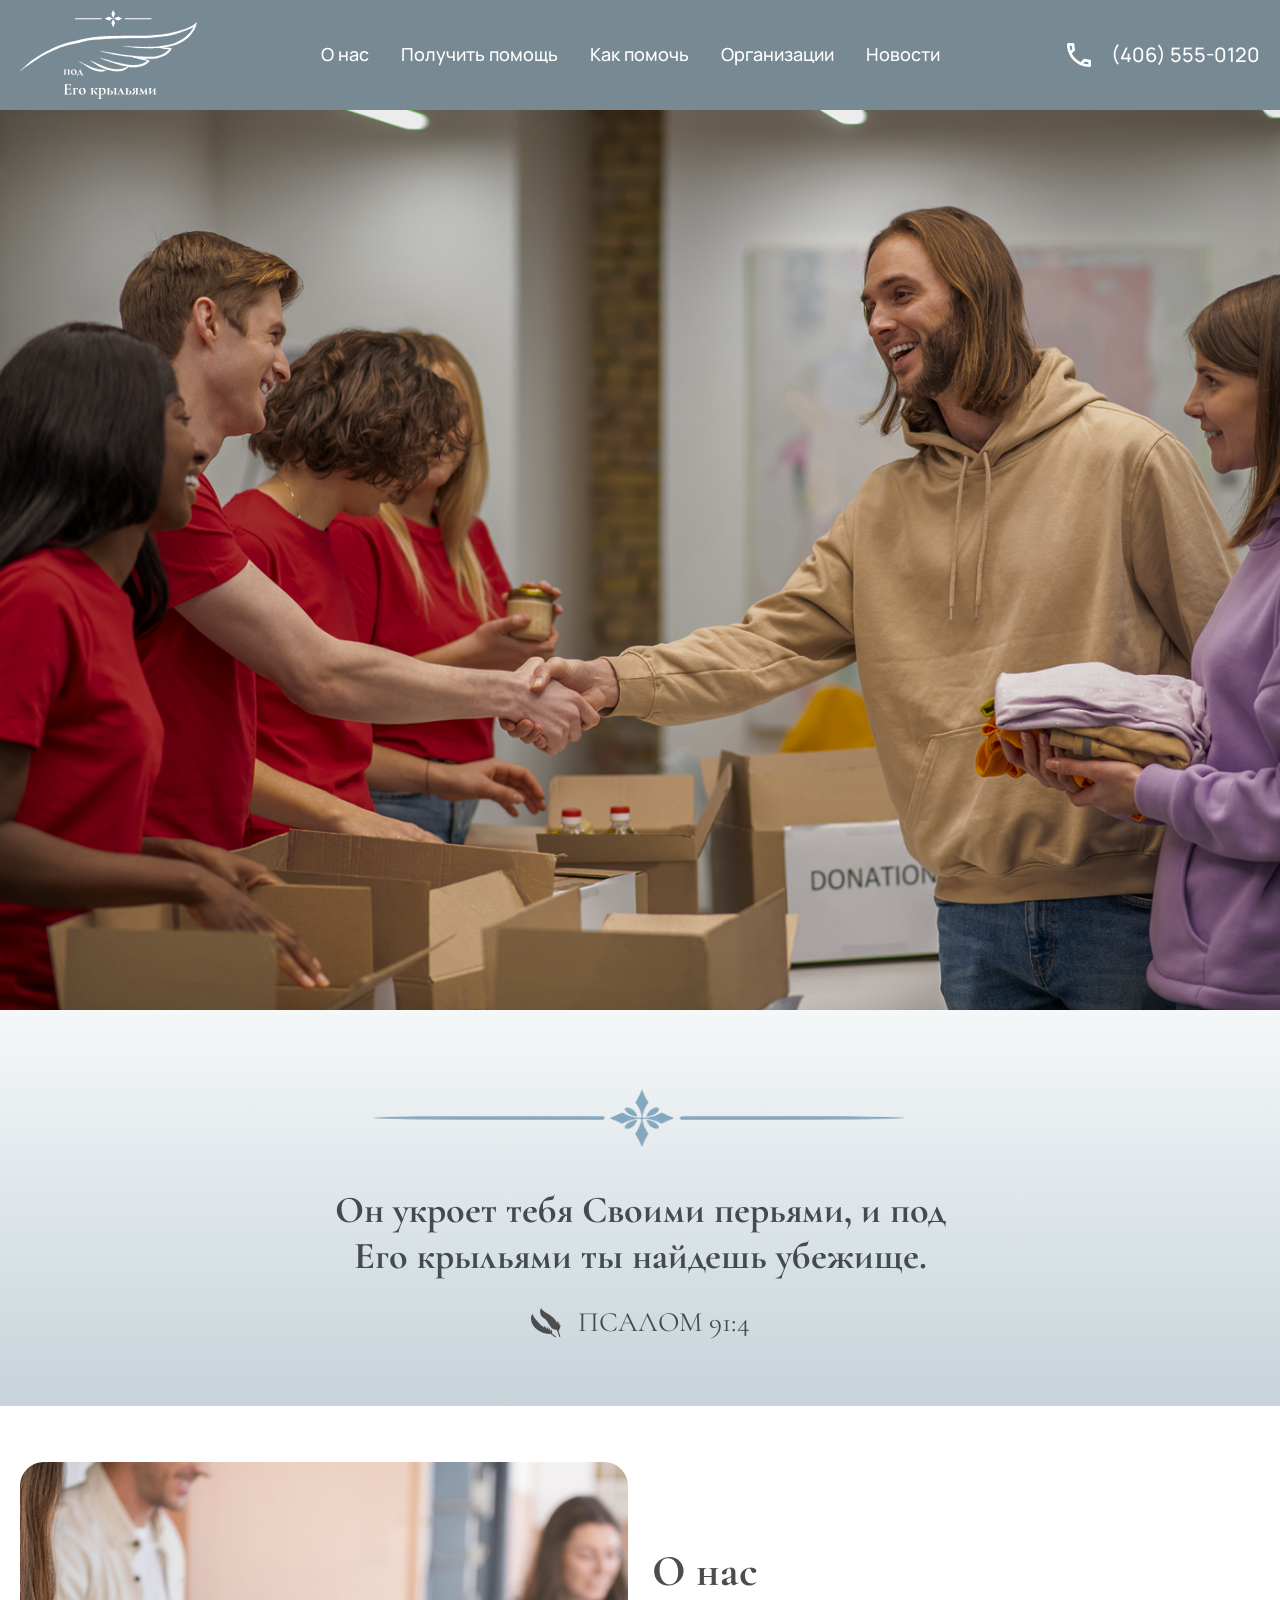
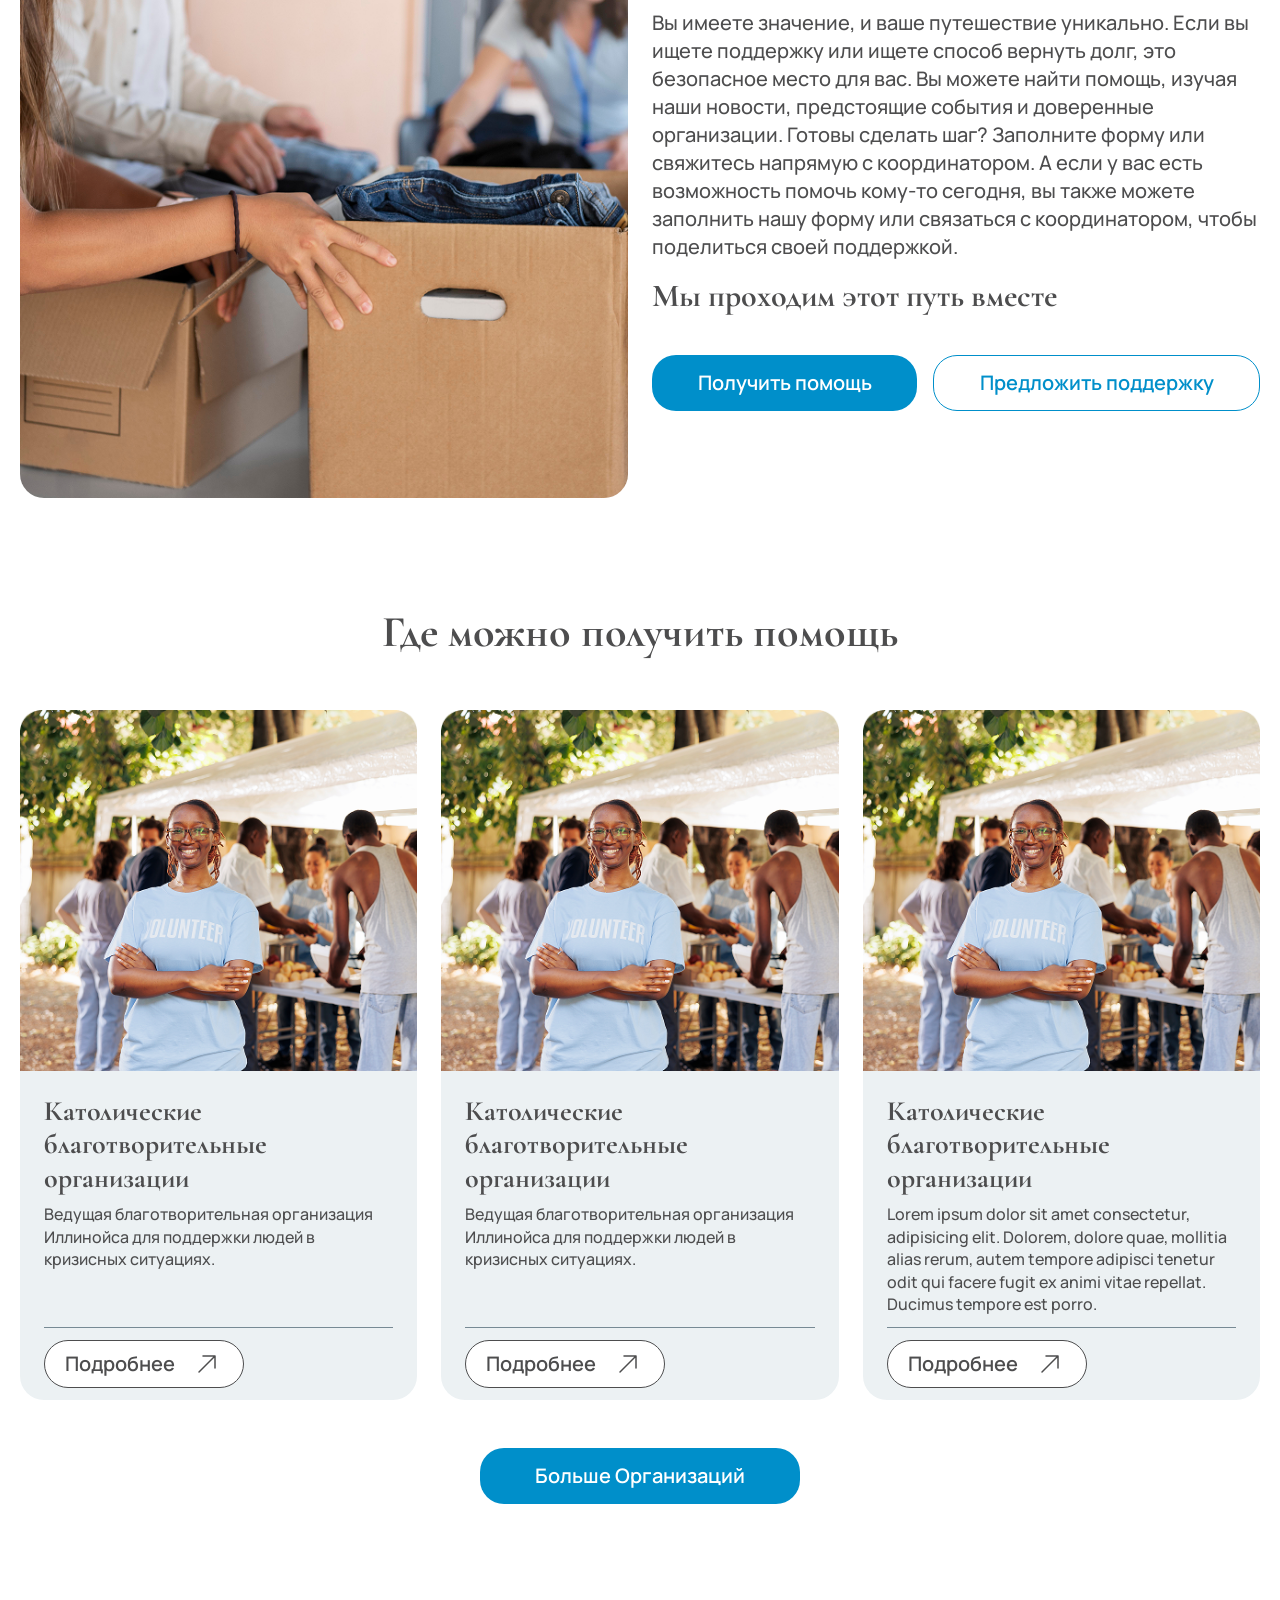
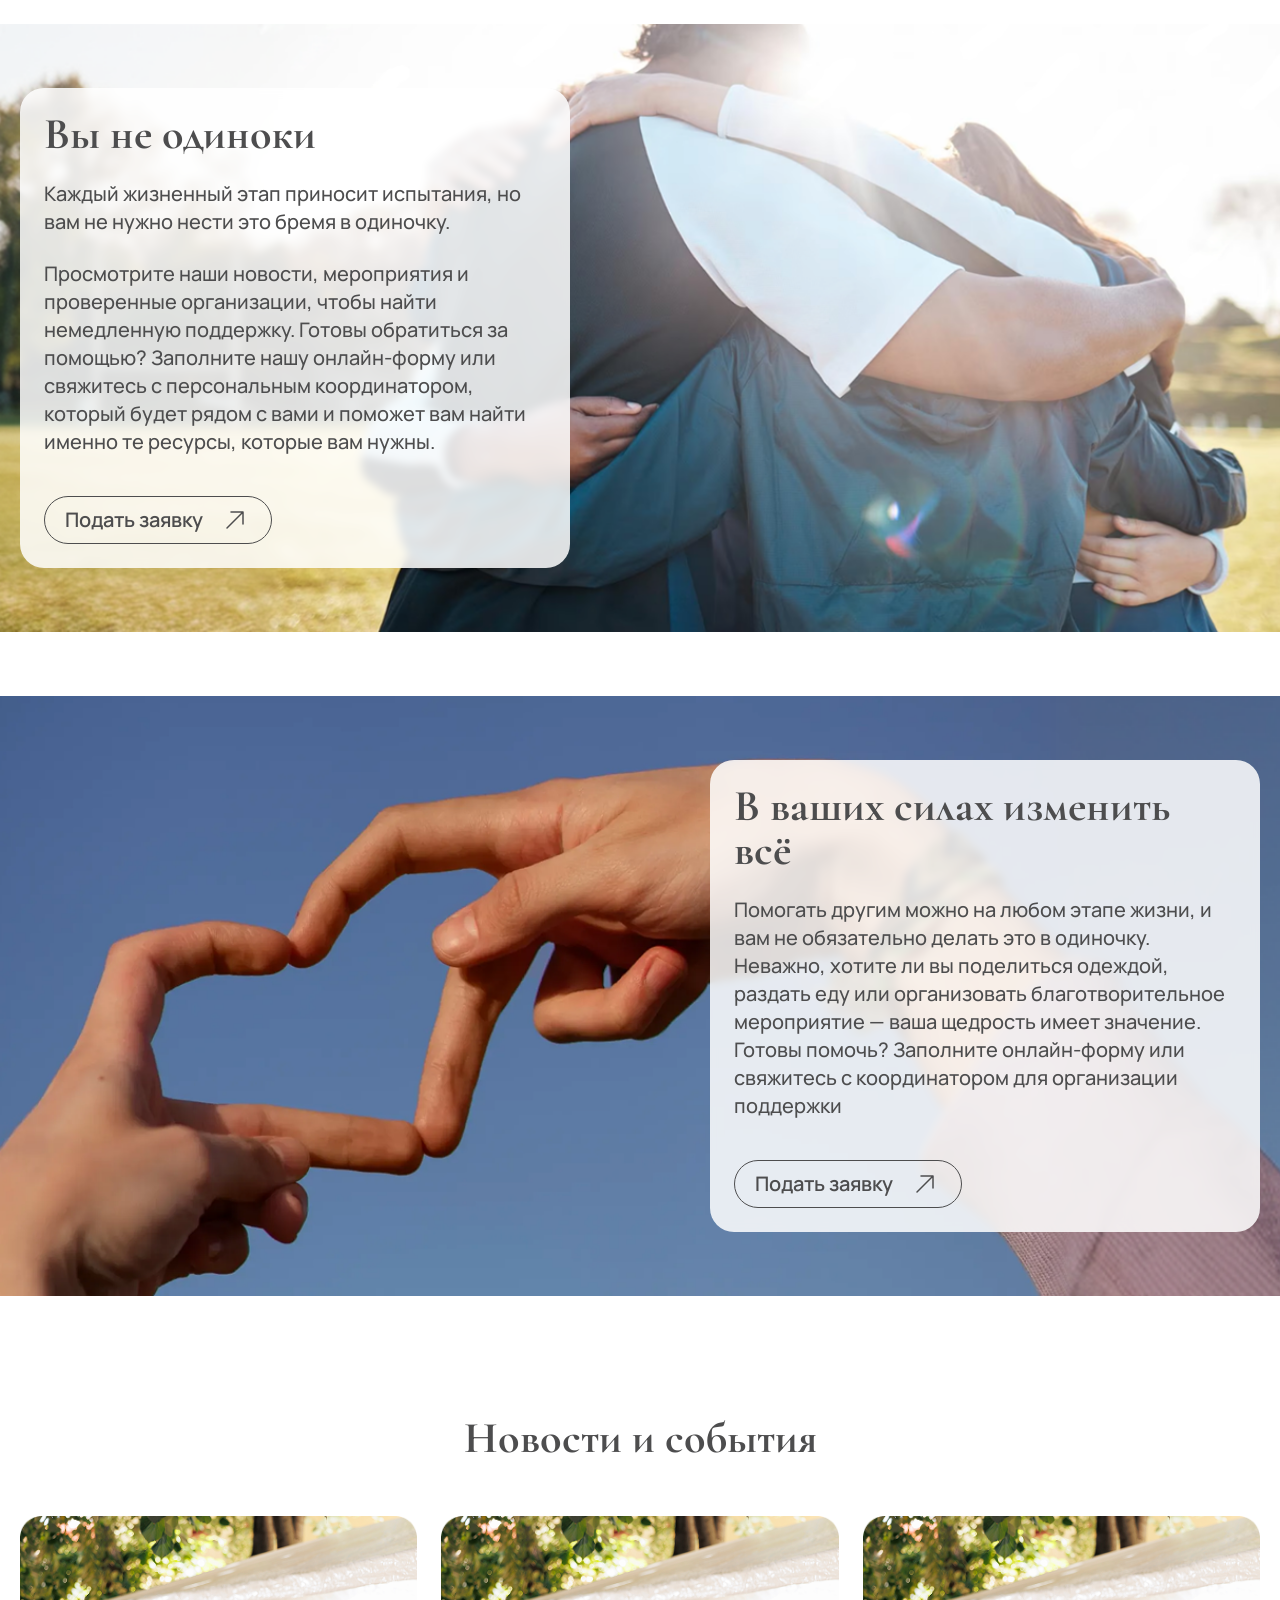
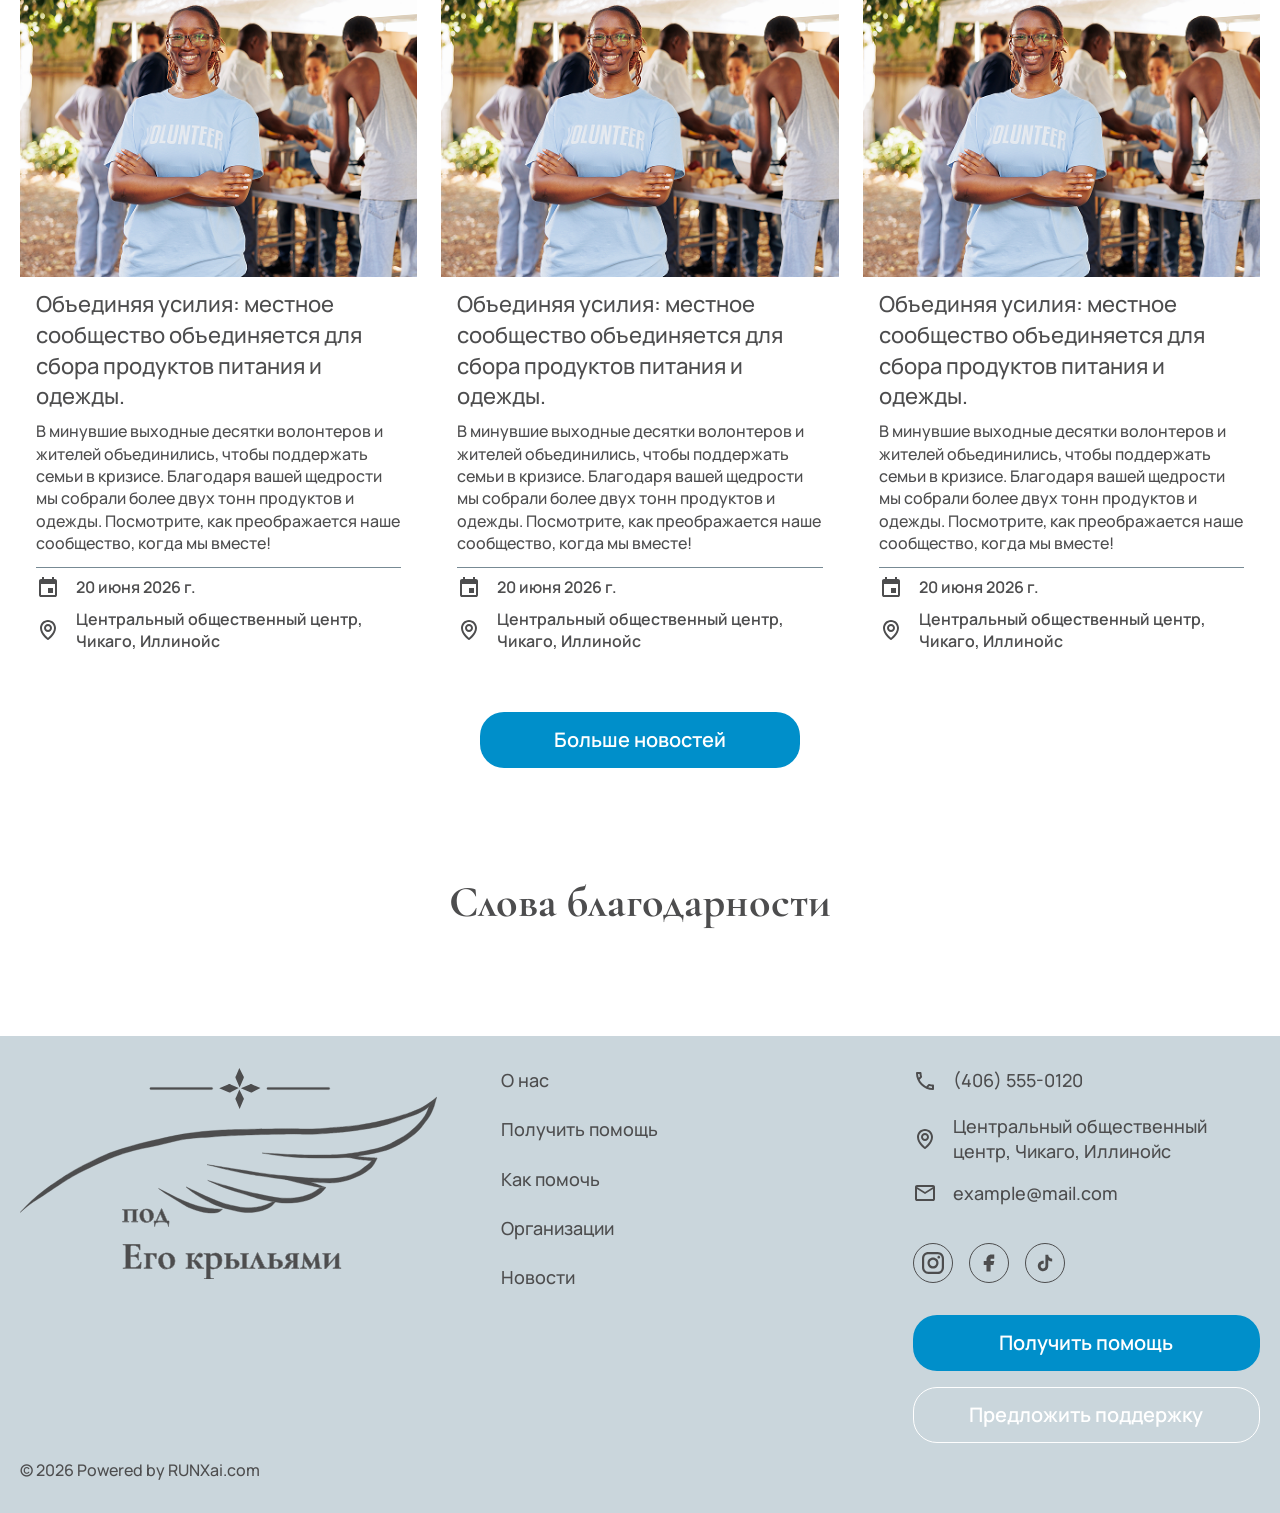
==== index.html @ ddc128c3 "init commit" ====
<!DOCTYPE html>
<html lang="en">
<head>
    <meta charset="UTF-8">
    <meta name="viewport" content="width=device-width, initial-scale=1.0">

    <link rel="stylesheet" href="libs/swiper/swiper-bundle.min.css">
    <link rel="stylesheet" href="styles/styles.css">

    <title>Title</title>
</head>
<body>

    <header class="header">
        <div class="container header__container">
            <a href="#" class="header__logo">
                <img src="images/logo-white.svg" alt="logo">
            </a>
            <nav class="header__nav">
                <ul class="header__nav-list">
                    <li class="header__nav-item">
                        <a href="#">О нас</a>
                    </li>
                    <li class="header__nav-item">
                        <a href="#">Получить помощь</a>
                    </li>
                    <li class="header__nav-item">
                        <a href="#">Как помочь</a>
                    </li>
                    <li class="header__nav-item">
                        <a href="#">Организации</a>
                    </li>
                    <li class="header__nav-item">
                        <a href="#">Новости</a>
                    </li>
                </ul>
            </nav>
            <div class="header__contacts">
                <a href="#" class="header__contacts-phone"><span>(406) 555-0120</span></a>
            </div>
            <button class="header__btn">
                <span></span>
                <span></span>
                <span></span>
            </button>
        </div>
    </header>

    <section class="section hero">
        <img src="images/main-hero.png" alt="">
    </section>

    <section class="section quotes">
        <div class="container quotes__container">
            <h2 class="h2 quotes-title">Он укроет тебя Своими перьями, и под Его крыльями ты найдешь убежище.</h2>
            <span class="quotes-source">ПСАЛОМ 91:4</span>
        </div>
    </section>

    <section class="section about-us" id="#about-us">
        <div class="container about-us__container">
            <div class="about-us__image">
                <img src="images/about.png" alt="">
            </div>
            <div class="about-us__content">
                <h2 class="h2 section-title">О нас</h2>
                <p>Вы имеете значение, и ваше путешествие уникально. Если вы ищете поддержку или ищете способ вернуть долг, это безопасное место для вас. Вы можете найти помощь, изучая наши новости, предстоящие события и доверенные организации. Готовы сделать шаг? Заполните форму или свяжитесь напрямую с координатором. А если у вас есть возможность помочь кому-то сегодня, вы также можете заполнить нашу форму или связаться с координатором, чтобы поделиться своей поддержкой.</p>
                <h3>Мы проходим этот путь вместе</h3>
                <div class="about-us__buttons">
                    <a href="#" class="btn btn--blue">Получить помощь</a>
                    <a href="#" class="btn btn--blue-bordered">Предложить поддержку</a>
                </div>
            </div>
        </div>
    </section>

    <section class="section organization">
        <div class="container organization__container">
            <div class="section__header">
                <h2 class="h2 section-title">Где можно получить помощь</h2>
            </div>
            <div class="organization__swiper swiper">
                <div class="swiper-wrapper">
                    <div class="swiper-slide organization__card">
                        <img src="images/news1.png" alt="">
                        <div class="organization__card-detail">
                            <h3 class="organization__card-title">Католические благотворительные организации</h3>
                            <p>Ведущая благотворительная организация Иллинойса для поддержки людей в кризисных ситуациях.</p>
                        </div>
                        <div class="organization__card-button">
                            <a href="#" class="btn btn--white">Подробнее</a>
                        </div>
                    </div>
                    <div class="swiper-slide organization__card">
                        <img src="images/news1.png" alt="">
                        <div class="organization__card-detail">
                            <h3 class="organization__card-title">Католические благотворительные организации</h3>
                            <p>Ведущая благотворительная организация Иллинойса для поддержки людей в кризисных ситуациях.</p>
                        </div>
                        <div class="organization__card-button">
                            <a href="#" class="btn btn--white">Подробнее</a>
                        </div>
                    </div>
                    <div class="swiper-slide organization__card">
                        <img src="images/news1.png" alt="">
                        <div class="organization__card-detail">
                            <h3 class="organization__card-title">Католические благотворительные организации</h3>
                            <p>Lorem ipsum dolor sit amet consectetur, adipisicing elit. Dolorem, dolore quae, mollitia alias rerum, autem tempore adipisci tenetur odit qui facere fugit ex animi vitae repellat. Ducimus tempore est porro.</p>
                        </div>
                        <div class="organization__card-button">
                            <a href="#" class="btn btn--white">Подробнее</a>
                        </div>
                    </div>
                </div>
            </div>
            <div class="swiper__pagination organization__pagination"></div>
            <div class="section__footer">
                <a href="#" class="btn btn--blue">Больше Организаций</a>
            </div>
        </div>
    </section>

    <section class="section info" style="background-image: url('images/main-form1.png');">
        <div class="container info___container">
            <div class="info__content ">
                <h2 class="h2 section-title">Вы не одиноки</h2>
                <p>Каждый жизненный этап приносит испытания, но вам не нужно нести это бремя в одиночку.</p>
                <p>Просмотрите наши новости, мероприятия и проверенные организации, чтобы найти немедленную поддержку. Готовы обратиться за помощью? Заполните нашу онлайн-форму или свяжитесь с персональным координатором, который будет рядом с вами и поможет вам найти именно те ресурсы, которые вам нужны.</p>
                <a href="#" class="btn btn--white">Подать заявку</a>
            </div>
        </div>
    </section>

    <section class="section info" style="background-image: url('images/main-form2.png');">
        <div class="container info___container">
            <div class="info__content info__content--right">
                <h2 class="h2 section-title">В ваших силах изменить всё</h2>
                <p>Помогать другим можно на любом этапе жизни, и вам не обязательно делать это в одиночку. Неважно, хотите ли вы поделиться одеждой, раздать еду или организовать благотворительное мероприятие — ваша щедрость имеет значение. Готовы помочь? Заполните онлайн-форму или свяжитесь с координатором для организации поддержки</p>
                <a href="#" class="btn btn--white">Подать заявку</a>
            </div>
        </div>
    </section>

    <section class="section events">
        <div class="container events__container">
            <div class="section__header">
                <h2 class="h2 section-title">Новости и события</h2>
            </div>
            <div class="events__swiper swiper">
                <div class="swiper-wrapper">

                    <a href="#" class="swiper-slide events__card">
                        <img src="images/news1.png" alt="">
                        <div class="events__card-detail">
                            <h3 class="events__card-title">Объединяя усилия: местное сообщество объединяется для сбора продуктов питания и одежды.</h3>
                            <p>В минувшие выходные десятки волонтеров и жителей объединились, чтобы поддержать семьи в кризисе. Благодаря вашей щедрости мы собрали более двух тонн продуктов и одежды. Посмотрите, как преображается наше сообщество, когда мы вместе!</p>
                        </div>
                        <div class="events__card-info">
                            <span class="events__card-item events__card-date">20 июня 2026 г.</span>
                            <span class="events__card-item events__card-location">Центральный общественный центр,
Чикаго, Иллинойс</span>
                        </div>
                    </a>

                    <a href="#" class="swiper-slide events__card">
                        <img src="images/news1.png" alt="">
                        <div class="events__card-detail">
                            <h3 class="events__card-title">Объединяя усилия: местное сообщество объединяется для сбора продуктов питания и одежды.</h3>
                            <p>В минувшие выходные десятки волонтеров и жителей объединились, чтобы поддержать семьи в кризисе. Благодаря вашей щедрости мы собрали более двух тонн продуктов и одежды. Посмотрите, как преображается наше сообщество, когда мы вместе!</p>
                        </div>
                        <div class="events__card-info">
                            <span class="events__card-item events__card-date">20 июня 2026 г.</span>
                            <span class="events__card-item events__card-location">Центральный общественный центр,
Чикаго, Иллинойс</span>
                        </div>
                    </a>

                    <a href="#" class="swiper-slide events__card">
                        <img src="images/news1.png" alt="">
                        <div class="events__card-detail">
                            <h3 class="events__card-title">Объединяя усилия: местное сообщество объединяется для сбора продуктов питания и одежды.</h3>
                            <p>В минувшие выходные десятки волонтеров и жителей объединились, чтобы поддержать семьи в кризисе. Благодаря вашей щедрости мы собрали более двух тонн продуктов и одежды. Посмотрите, как преображается наше сообщество, когда мы вместе!</p>
                        </div>
                        <div class="events__card-info">
                            <span class="events__card-item events__card-date">20 июня 2026 г.</span>
                            <span class="events__card-item events__card-location">Центральный общественный центр,
Чикаго, Иллинойс</span>
                        </div>
                    </a>

                </div>
            </div>
            <div class="swiper__pagination events__pagination"></div>
            <div class="section__footer">
                <a href="#" class="btn btn--blue">Больше новостей</a>
            </div>
        </div>
    </section>

    <section class="section feedbacks">
        <div class="container feedbacks__container">
            <div class="section__header">
                <h2 class="h2 section-title">Слова благодарности</h2>
            </div>
        </div>
    </section>

    <footer class="footer">
        <div class="container footer__container">
            <div class="footer__column">
                <a href="#" class="footer__logo">
                    <img src="images/logo-dark.svg" alt="logo">
                </a>
            </div>
            
            <div class="footer__column">
                <nav class="footer__nav">
                    <ul>
                        <li><a href="#">О нас </a></li>
                        <li><a href="#">Получить помощь</a></li>
                        <li><a href="#">Как помочь</a></li>
                        <li><a href="#">Организации</a></li>
                        <li><a href="#">Новости</a></li>
                    </ul>
                </nav>
            </div>

            <div class="footer__column">
                <div class="footer__contacts">
                    <ul>
                        <li>
                            <a href="#" class="footer__contacts-item footer__phone">(406) 555-0120</a>
                        </li>
                        <li><span class="footer__contacts-item footer__address">Центральный общественный центр, Чикаго, Иллинойс</span></li>
                        <li>
                            <a href="#" class="footer__contacts-item footer__email">example@mail.com</a>
                        </li>
                    </ul>
                </div>
                <div class="footer__socials">
                    <ul>
                        <li>
                            <a href="#">
                                <span class="icon" style="mask-image: url('images/instagram.svg');"></span>
                            </a>
                        </li>
                        <li>
                            <a href="#">
                                <span class="icon" style="mask-image: url('images/facebook.svg')"></span>
                            </a>
                        </li>
                        <li>
                            <a href="#">
                                <span class="icon" style="mask-image: url('images/tiktok.svg');"></span>
                            </a>
                        </li>
                    </ul>
                </div>

                <div class="footer__cta">
                    <ul>
                        <li><a href="#" class="btn btn--blue">Получить помощь</a></li>
                        <li><a href="#" class="btn btn--white-bordered">Предложить поддержку</a></li>
                    </ul>
                </div>
            </div>
        </div>
        <div class="container">
            <div class="footer__copyright">
                <span>© 2026 Powered by <a href="#" target="_blank">RUNXai.com</a></span>
            </div>
        </div>
    </footer>
    

    <script src="libs/swiper/swiper-bundle.min.js"></script>
    <script src="scripts/scripts.js"></script>

</body>
</html>
---- styles/styles.css ----
:root {
    --font-family: "Manrope", sans-serif;
    --second-family: "Cormorant Garamond", sans-serif;

	--gray-80: #4d4d4e;
	--gray-70: #737673;
	--gray-60: #778a94;
	--gray-20: #9eb4bf;
	--gray-0: #fff;
	--primary-100: #008fca;
	--primary-5: #edf2f3;
	--primary-15: #cad6dc;
	--green-10: #eff7e3;
	--green-80: #52c61b;
	--orange-80: #f1a60a;
	--orange-10: #fdf5e1;

    --container: 20px;

    @media(max-width: 576px) {
        --container: 16px;
    }
}

@font-face {
    font-family: "Manrope";
    src: url('/fonts/Manrope-Regular.woff2');
    font-style: normal;
    font-weight: 400;
    font-display: swap;
}
@font-face {
    font-family: "Manrope";
    src: url('/fonts/Manrope-Medium.woff2');
    font-style: normal;
    font-weight: 500;
    font-display: swap;
}
@font-face {
    font-family: "Manrope";
    src: url('/fonts/Manrope-SemiBold.woff2');
    font-style: normal;
    font-weight: 600;
    font-display: swap;
}
@font-face {
    font-family: "Manrope";
    src: url('/fonts/Manrope-Bold.woff2');
    font-style: normal;
    font-weight: 700;
    font-display: swap;
}
@font-face {
    font-family: "Cormorant Garamond";
    src: url('/fonts/CormorantGaramond-Regular.woff2');
    font-style: normal;
    font-weight: 400;
    font-display: swap;
}
@font-face {
    font-family: "Cormorant Garamond";
    src: url('/fonts/CormorantGaramond-Bold.woff2');
    font-style: normal;
    font-weight: 700;
    font-display: swap;
}

*,
*::before,
*::after {
    box-sizing: border-box;
    margin: 0;
    padding: 0;
}

body, html {
    margin: 0;
    padding: 0;
    font-family: var(--font-family), sans-serif;
    font-size: 16px;
    line-height: 1.4;
}

body {
    padding-top: 110px;

    @media(max-width: 1024px) {
        padding-top: 80px;
    }
}

.container {
    display: block;
    width: 100%;
    max-width: calc(1340px + var(--container));
    margin: 0 auto;
    padding-inline: var(--container);
}

.btn {
    display: flex;
    align-items: center;
    justify-content: center;
    text-align: center;
    height: 56px;
    padding: 10px 20px;
    border-radius: 24px;
    font-family: var(--font-family);
    font-weight: 600;
    font-size: 20px;
    color: var(--gray-0);
    text-decoration: none;
    transition: .3s ease;
    cursor: pointer;

    @media(max-width: 1024px) {
        font-size: 18px;
    }

    @media(max-width: 768px) {
        height: 48px;
    }

    &.btn--blue {
        color: var(--gray-0);
        background-color: var(--primary-100);

        @media(hover: hover) {
            &:hover {
                background-color: #016d9a;
            }
        }
    }

    &.btn--blue-bordered {
        border: 1px solid var(--primary-100);
        color: var(--primary-100);

        @media(hover: hover) {
            &:hover {
                background-color: #016d9a;
                border-color: #016d9a;
                color: #fff;
            }
        }
    }

    &.btn--white-bordered {
        border: 1px solid var(--gray-0);
        color: var(--gray-0);

        @media(hover: hover) {
            &:hover {
                background-color: #016d9a;
                border-color: #016d9a;
                color: #fff;
            }
        }
    }

    &.btn--white {
        display: inline-flex;
        column-gap: 16px;
        height: 48px;
        border: 1px solid var(--gray-80);
        border-radius: 24px;
        padding: 5px 20px;
        background-color: var(--gray-0);
        font-family: var(--font-family);
        font-weight: 600;
        font-size: 20px;
        color: var(--gray-80);

        @media(max-width: 768px) {
            font-size: 18px;
            column-gap: 8px;
            height: 42px;
        }

        @media(hover: hover) {
            &:hover {
                border-color: #016d9a;
                background-color: #016d9a;
                color: #fff;
            }
        }

        &::after {
            content: '';
            width: 32px;
            height: 32px;
            mask-image: url('/images/arrow-up.svg');
            mask-repeat: no-repeat;
            mask-position: center;
            mask-size: contain;
            background-color: currentColor;

            @media(max-width: 768px) {
                width: 24px;
                height: 24px;
            }
        }
    }
}

.section {

    &:not(.hero) {
        padding-block: 56px;

        @media(max-width: 1024px) {
            padding-block: 32px;
        }
    }

    .section__header {
        display: flex;
        justify-content: center;
        margin-bottom: 56px;

        @media(max-width: 1024px) {
            margin-bottom: 32px;
        }

        @media(max-width: 768px) {
            margin-bottom: 16px;
        }
    }

    .section-title {
        font-family: var(--second-family);
        font-weight: 700;
        font-size: 44px;
        line-height: 1;
        text-align: center;
        color: var(--gray-80);

        @media(max-width: 1024px) {
            font-size: 32px;
        }
    }

    .section__footer {
        display: flex;
        justify-content: center;
        margin-top: 32px;

        .btn {
            display: inline-flex;
            width: 100%;
            max-width: 320px;
        }
    }
}

.swiper__pagination {
    display: flex;
    align-items: center;
    justify-content: center;
    margin-top: 16px;

    .swiper-pagination-bullet-active {
        background-color: var(--primary-100);
    }
}

.header {
    padding-block: 10px;
    position: fixed;
    top: 0;
    left: 0;
    width: 100%;
    z-index: 10;
    background-color: var(--gray-60);

    @media(max-width: 1024px) {
        padding-block: 5px;
    }

    .header__container {
        display: flex;
        align-items: center;
        justify-content: space-between;
    }

    .header__logo {
        height: 90px;
        position: relative;
        z-index: 10;

        @media(max-width: 1024px) {
            height: 70px;
        }
        
        img {
            display: block;
            height: 100%;
            width: auto;
            max-width: 100%;
        }
    }

    .header__nav {

        @media(max-width: 1024px) {
            width: 100%;
            height: 100dvh;
            position: absolute;
            bottom: 0;
            left: 0;
            padding-block: 132px 32px;
            transform: translateY(0);
            opacity: 0;
            transition: transform .3s ease, opacity .3s ease;
            z-index: -1;
        }

        &.active {
            transform: translateY(100%);
            opacity: 1;
            background-color: var(--gray-60);
        }

        ul {
            padding: 0;
            margin: 0;
            list-style: none;
            display: flex;
            align-items: center;
            justify-content: flex-end;
            column-gap: 32px;

            @media(max-width: 1200px) {
                column-gap: 24px;
            }

            @media(max-width: 1024px) {
                flex-direction: column;
                row-gap: 24px;
            }
        }

        a {
            display: inline-block;
            font-family: var(--font-family);
            font-weight: 500;
            font-size: 18px;
            color: var(--gray-0);
            text-decoration: none;
            transition: .3s ease;

            @media(hover: hover) {
                &:hover {
                    color: var(--primary-100);
                }
            }

            @media(max-width: 1200px) {
                font-size: 16px;
            }

            @media(max-width: 1024px) {
                font-size: 20px;
            }
        }
    }

    .header__contacts {
        line-height: 0;

        @media(max-width: 1024px) {
            margin-left: auto;
            margin-right: 14px;
        }

        a {
            display: inline-flex;
            align-items: center;
            justify-content: flex-start;
            column-gap: 16px;
            font-family: var(--font-family);
            font-weight: 500;
            font-size: 20px;
            color: var(--gray-0);
            text-decoration: none;
            transition: .3s ease;

            @media(hover: hover) {
                &:hover {
                    color: var(--primary-100);
                }
            }

            @media(max-width: 1200px) {
                font-size: 18px;
                column-gap: 4px;
            }

            span {
                @media(max-width: 1024px) {
                    display: none;
                }
            }


            &::before {
                content: '';
                display: block;
                width: 32px;
                aspect-ratio: 1;
                mask-image: url('../images/telephone-outline.svg');
                mask-position: center;
                mask-repeat: no-repeat;
                mask-size: contain;
                background-color: currentColor;

                @media(max-width: 1200px) {
                    width: 28px;
                }
            }
        }
    }

    .header__btn {
        padding: 0;
        margin: 0;
        border: none;
        display: flex;
        flex-direction: column;
        align-items: center;
        justify-content: center;
        gap: 6px;
        background-color: transparent;

        span {
            display: block;
            height: 2px;
            width: 24px;
            background-color: #fff;
            transition: transform .3s ease;
        }

        @media(min-width: 1025px) {
            display: none;
        }

        &.active {
            gap: 0;

            span:first-child {
                transform: translateY(1px) rotate(45deg);
            }

            span:nth-child(2) {
                display: none;
            }

            span:last-child {
                transform: translateY(-1px) rotate(-45deg);
            }
        }
    }
}

.footer {
    background-color: var(--primary-15);
    padding-block: 32px;

    @media(max-width: 768px) {
        padding-block: 24px;
    }


    ul {
        padding: 0;
        margin: 0;
        list-style: none;
    }

    a:not(.btn) {
        text-decoration: none;
        transition: .3s ease;

        @media(hover: hover) {
            &:hover {
                color: var(--primary-100);
            }
        }
    }

    .footer__container {
        display: grid;
        grid-template-columns: minmax(200px, 1.2fr) minmax(180px, 1fr) minmax(260px, 1fr);
        column-gap: 64px;

        @media(max-width: 1200px) {
            column-gap: 32px;
        }

        @media(max-width: 1024px) {
            column-gap: 16px;
        }

        @media(max-width: 768px) {
            grid-template-columns: 1fr;
            row-gap: 32px;
        }
    }

    .footer__logo {

        @media(max-width: 768px) {
            display: flex;
            justify-content: center;
        }

        img {
            display: block;
            width: auto;
            max-width: 100%;

            @media(max-width: 768px) {
                width: 100%;
                max-width: 300px;
            }

        }
    }
    
    .footer__nav {

        ul {
            display: flex;
            flex-direction: column;
            align-items: flex-start;
            justify-content: flex-start;
            row-gap: 24px;
        }

        a {
            font-family: var(--font-family);
            font-weight: 500;
            font-size: 18px;
            color: var(--gray-80);

            @media(max-width: 1024px) {
               font-size: 16px;
            }
        }
    }

    .footer__contacts {
        
        ul {
            display: flex;
            flex-direction: column;
            align-items: flex-start;
            justify-content: flex-start;
            row-gap: 16px;
        }

        .footer__contacts-item {
            display: inline-flex;
            align-items: center;
            justify-content: flex-start;
            column-gap: 16px;
            font-family: var(--font-family);
            font-weight: 500;
            font-size: 18px;
            color: var(--gray-80);
            text-decoration: none;

            @media(max-width: 1024px) {
                font-size: 16px;
                column-gap: 8px;
            }
        
            &::before {
                content: '';
                display: block;
                width: 24px;
                height: 24px;
                flex-shrink: 0;
                mask-repeat: no-repeat;
                mask-position: center;
                mask-size: contain;
                background-color: currentColor;
            }
        }

        .footer__phone::before {
            mask-image: url('/images/telephone-outline.svg');
        }
        .footer__address::before {
            mask-image: url('/images/location-outline.svg');
        }
        .footer__email::before {
            mask-image: url('/images/mail-outline.svg');
        }

    }

    .footer__socials {
        margin-top: 32px;

        @media(max-width: 1024px) {
            margin-top: 24px;
        }

        ul {
            display: flex;
            align-items: center;
            justify-content: flex-start;
            column-gap: 16px;
        }

        a {
            display: flex;
            align-items: center;
            justify-content: center;
            width: 40px;
            height: 40px;
            border-radius: 50%;
            border: 1px solid var(--gray-80);
            transition: .3s ease;
            
            .icon {
                display: block;
                width: 22px;
                height: 22px;
                mask-repeat: no-repeat;
                mask-position: center;
                mask-size: contain;
                background-color: var(--gray-80);
                transition: .3s ease;
            }

            @media(hover: hover) {
                &:hover {
                    border-color: var(--primary-100);

                    .icon {
                        background-color: var(--primary-100);
                    }
                }
            }
        }
    }

    .footer__cta {
        margin-top: 32px;

        @media(max-width: 1024px) {
            margin-top: 24px;
        }
        
        ul {
            display: flex;
            flex-direction: column;
            row-gap: 16px;
        }
    }

    .footer__copyright {
        margin-top: 16px;
        font-family: var(--font-family);
        font-weight: 500;
        font-size: 16px;
        color: var(--gray-80);
        
        @media(max-width: 768px) {
            margin-top: 24px;
            text-align: center;
        }

        a {
            color: var(--gray-80);
        }
    }
}

.hero {

    img {
        display: block;
        width: 100%;
        height: 100dvh;
        object-fit: cover;
        object-position: center 35%;

        @media(max-width: 1200px) {
            height: auto;
            object-position: center;
            aspect-ratio: 16 / 9;
        }
    }

    &.hero--inner {
        img {
            height: auto;
            max-height: 700px;
            object-position: center;
            aspect-ratio: initial;
        }
    }
}

.organization {

    .swiper-wrapper {
        align-items: stretch;
    }

    .organization__grid {
        display: grid;
        grid-template-columns: repeat(3, 1fr);
        gap: 24px;

        @media(max-width: 1024px) {
            gap: 16px;
            grid-template-columns: repeat(2, 1fr);
        }

        @media(max-width: 600px) {
            gap: 16px;
            grid-template-columns: 1fr;
        }
    }

    .organization__card {
        display: flex;
        flex-direction: column;
        height: auto;
        border-radius: 24px;
        background-color: #ecf1f3;
        
        img {
            display: block;
            width: 100%;
            aspect-ratio: 432 / 392;
            object-fit: cover;
        }

        .organization__card-detail {
            padding: 24px 24px 12px;
            display: flex;
            flex-direction: column;

            @media(max-width: 768px) {
                padding: 16px 16px 8px;
            }
        }

        .organization__card-title {
            font-family: var(--second-family);
            font-weight: 700;
            font-size: 28px;
            line-height: 1.2;
            color: var(--gray-80);
            margin-bottom: 8px;

            @media(max-width: 768px) {
                font-size: 22px;
                margin-bottom: 4px;
            }
        }

        p {
            display: inline-block;
            font-family: var(--font-family);
            font-weight: 500;
            font-size: 16px;
            color: var(--gray-80);

            @media(max-width: 768px) {
                font-size: 14px;
            }
        }

        .organization__card-button {
            padding: 0 24px 12px;
            margin-top: auto;

            @media(max-width: 768px) {
                padding: 0 16px 12px;
            }
            
            &::before {
                content: '';
                display: block;
                border-top: 1px solid var(--gray-60);
                margin-bottom: 12px;
            }
        }
    }
}

.events {

    .swiper-wrapper {
        align-items: stretch;
    }

    .events__grid {
        display: grid;
        grid-template-columns: repeat(3, 1fr);
        gap: 24px;

        @media(max-width: 1024px) {
            gap: 16px;
            grid-template-columns: repeat(2, 1fr);
        }

        @media(max-width: 600px) {
            gap: 16px;
            grid-template-columns: 1fr;
        }
    }

    .events__card {
        display: flex;
        flex-direction: column;
        height: auto;
        border-radius: 24px;
        text-decoration: none;
        transition: background-color .2s ease;

        @media(hover: hover) {
            &:hover {
                background-color: #ecf1f3;
            }
        }

        img {
            display: block;
            width: 100%;
            aspect-ratio: 432 / 392;
            object-fit: cover;
        }

        .events__card-detail {
            padding: 12px 16px;
            display: flex;
            flex-direction: column;

            @media(max-width: 768px) {
                padding: 12px;
            }
        }

        .events__card-title {
            font-family: var(--font-family);
            font-weight: 500;
            font-size: 22px;
            color: var(--gray-80);
            margin-bottom: 8px;

            @media(max-width: 768px) {
                font-size: 18px;
                margin-bottom: 4px;
            }
        }

        p {
            display: inline-block;
            font-family: var(--font-family);
            font-weight: 500;
            font-size: 16px;
            color: var(--gray-80);

            @media(max-width: 768px) {
                font-size: 14px;
            }
        }

        .events__card-info {
            padding: 0 16px 12px;
            margin-top: auto;
            display: flex;
            flex-direction: column;
            align-items: flex-start;
            justify-content: flex-start;
            row-gap: 8px;

            @media(max-width: 768px) {
                padding: 0 12px 12px;
            }
            
            &::before {
                content: '';
                display: block;
                width: 100%;
                border-top: 1px solid var(--gray-60);
            }

            .events__card-item {
                display: inline-flex;
                align-items: center;
                justify-content: flex-start;
                column-gap: 16px;
                font-family: var(--font-family);
                font-weight: 600;
                font-size: 16px;
                color: var(--gray-80);

                @media(max-width: 768px) {
                    font-size: 14px;
                    column-gap: 12px;
                }

                &::before {
                    content: '';
                    display: block;
                    flex-shrink: 0;
                    width: 24px;
                    height: 24px;
                    mask-repeat: no-repeat;
                    mask-position: center;
                    mask-size: contain;
                    background-color: currentColor;
                }
            }

            .events__card-date::before {
                mask-image: url('/images/calendar.svg');
            }
            .events__card-location::before {
                mask-image: url('/images/location.svg');
            }
        }
    }
}

.quotes {
    padding-block: 64px !important;
    background: linear-gradient(180deg, rgba(236, 241, 243, 0.55) 0%, rgba(158, 180, 191, 0.58) 100%);

    @media(max-width: 1024px) {
        padding-block: 32px 56px !important;
    }
    
    .quotes__container {
        display: flex;
        flex-direction: column;
        align-items: center;
        justify-content: center;
        row-gap: 24px;

        @media(max-width: 768px) {
            row-gap: 16px;
        }

        &::before {
            content: '';
            display: block;
            height: 90px;
            width: 600px;
            max-width: 100%;
            background: url('/images/decor1.svg');
            background-repeat: no-repeat;
            background-position: center;
            background-size: contain;

            @media(max-width: 1024px) {
                width: 500px;
                height: 80px;
            }

            @media(max-width: 768px) {
                width: 500px;
                height: 45px;
            }
        }
    }

    .quotes-title {
        display: inline-block;
        width: 100%;
        max-width: 650px;
        font-family: var(--second-family);
        font-weight: 700;
        font-size: 38px;
        line-height: 1.2;
        text-align: center;
        color: #444b4f;

        @media(max-width: 1024px) {
            font-size: 32px;
        }

        @media(max-width: 768px) {
            font-size: 28px;
        }
    }

    .quotes-source {
        display: inline-flex;
        align-items: center;
        justify-content: center;
        column-gap: 16px;
        font-family: var(--second-family);
        font-weight: 400;
        font-size: 28px;
        text-align: center;
        color: #444b4f;

        @media(max-width: 1024px) {
            font-size: 22px;
        }

        @media(max-width: 768px) {
            font-size: 20px;
        }

        &::before {
            content: '';
            display: block;
            width: 32px;
            height: 32px;
            flex-shrink: 0;
            background-image: url('/images/feathers.svg');
            background-repeat: no-repeat;
            background-position: center;
            background-size: contain;

            @media(max-width: 1024px) {
                width: 24px;
                height: 24px;
            }
        }
    }
}

.about-us {
    .about-us__container {
        display: grid;
        grid-template-columns: 1fr 1fr;
        gap: 24px;

        @media(max-width: 768px) {
            grid-template-columns: 1fr;
            max-width: 640px;
        }
    }

    .about-us__image {
        img {
            display: block;
            width: 100%;
            height: 100%;
            object-fit: cover;
            border-radius: 24px;

            @media(max-width: 1024px) {
                aspect-ratio: 1;
            }
        }
    }

    .about-us__content {
        display: grid;
        align-content: center;
        row-gap: 16px;
        font-family: var(--font-family);
        font-weight: 500;
        font-size: 20px;
        color: var(--gray-80);

        @media(max-width: 1024px) {
            font-size: 16px;
            row-gap: 12px;
        }
    }

    .section-title {
        text-align: left;
    }

    h2, h3, h4, h5, h6 {
        font-family: var(--second-family);
        font-size: 32px;
        line-height: 1.2;

        @media(max-width: 1024px) {
            font-size: 28px;
        }
    }

    .about-us__buttons {
        display: flex;
        flex-wrap: wrap;
        align-items: center;
        justify-content: flex-start;
        gap: 16px;
        margin-top: 24px;

        @media(max-width: 1024px) {
            margin-top: 16px;
            gap: 8px;
        }

        .btn {
            padding: 10px 30px;
            flex: 1 1 auto;
            min-width: max-content;
        }
    }
}

.info {
    background-repeat: no-repeat;
    background-position: center;
    background-size: cover;
    padding-block: 64px !important;
    margin-block: 64px;

    @media(max-width: 768px) {
        padding-block: 32px !important;
    }

    .info___container {
        display: flex;
        align-items: flex-start;
        
        &:has(.info__content--left) {
            justify-content: flex-start;
        }

        &:has(.info__content--right) {
            justify-content: flex-end;
        }
    }

    .info__content {
        display: grid;
        gap: 24px;
        justify-items: start;
        width: 100%;
        max-width: 550px;
        border-radius: 24px;
        background: rgba(255, 255, 255, 0.85);
        backdrop-filter: blur(4px);
        padding: 24px;
        text-align: left;

        @media(max-width: 768px) {
            max-width: 100%;
            gap: 12px;
        }
    }

    .section-title {
        text-align: left;
    }

    p {
        font-family: var(--font-family);
        font-weight: 500;
        font-size: 20px;
        color: var(--gray-80);

        @media(max-width: 1024px) {
            font-size: 18px;
        }

        @media(max-width: 768px) {
            font-size: 16px;
        }
    }

    .btn {
        background-color: transparent;
        margin-top: 16px;

        @media(max-width: 576px) {
            width: 100%;
        }
    }
}

.page-description {
    background-color: var(--gray-60);
    padding-block: 44px !important;

    @media(max-width: 1024px) {
        padding-block: 32px !important;
    }

    @media(max-width: 768px) {
        padding-block: 24px !important;
    }

    .page-description__container {
        display: grid;
        text-align: center;
        font-family: var(--font-family);
        font-weight: 500;
        font-size: 20px;
        color: var(--gray-0);

        @media(max-width: 768px) {
            font-size: 18px;
        }
    }

    .section-title {
        color: var(--gray-0);
        margin-bottom: 32px;

        @media(max-width: 1024px) {
             margin-bottom: 24px;
        }

        @media(max-width: 768px) {
             margin-bottom: 16px;
        }
    }

    p + p {
        margin-top: 16px;

        @media(max-width: 768px) {
            margin-top: 8px;
        }
    }
}

.post-page {

    .container {
        @media(max-width: 1200px) {
            max-width: 880px;
        }
    }

    .post-page__title {
        display: inline-block;
        font-family: var(--second-family);
        font-weight: 700;
        font-size: 44px;
        line-height: 1.2;
        color: var(--gray-80);
        margin-bottom: 32px;

        @media(max-width: 1024px) {
            font-size: 36px;
        }

        @media(max-width: 768px) {
            font-size: 32px;
            margin-bottom: 24px;
        }

        @media(max-width: 576px) {
            font-size: 28px;
            margin-bottom: 16px;
        }
    }

    .post-page__header {
        display: grid;
        grid-template-columns: minmax(780px, 2fr) 1fr;
        align-items: stretch;
        gap: 16px;
        margin-bottom: 32px;

        @media(max-width: 1200px) {
            grid-template-columns: 1fr;
        }

        @media(max-width: 1024px) {
            margin-bottom: 24px;
        }

        @media(max-width: 768px) {
            gap: 8px;
        }

        img {
            display: block;
            width: 100%;
            aspect-ratio: 880 / 480;
            border-radius: 12px;
            object-fit: cover;
            object-position: center;
        }
    }

    .post-page__details {
        display: flex;
        flex-direction: column;
        align-items: flex-start;
        justify-content: flex-start;
        gap: 32px;
        border: 1px solid var(--primary-15);
        border-radius: 24px;
        padding: 24px;

        @media(max-width: 1200px) {
            gap: 24px;
        }

        @media(max-width: 768px) {
            padding: 16px;
        }

        .post-page__details-title {
            display: inline-block;
            font-family: var(--second-family);
            font-weight: 700;
            font-size: 32px;
            line-height: 1;
            color: var(--gray-80);

            @media(max-width: 768px) {
                font-size: 24px;
            }

            @media(max-width: 576px) {
                font-size: 22px;
            }
        }

        ul {
            width: 100%;
            display: flex;
            flex-direction: column;
            align-items: flex-start;
            justify-content: flex-start;
            list-style: none;
            gap: 24px;
            font-family: var(--font-family);
            font-weight: 600;
            font-size: 16px;
            color: var(--gray-70);

            @media(max-width: 1200px) {
                display: grid;
                grid-template-columns: 1fr 1fr;
                gap: 16px;
            }

            @media(max-width: 1024px) {
                font-size: 14px;
            }

            @media(max-width: 576px) {
                grid-template-columns: 1fr;
                gap: 8px;
            }

            li {
                display: flex;
                flex-direction: column;
                align-items: flex-start;
                justify-content: flex-start;
                gap: 4px;

                @media(max-width: 1024px) {
                    gap: 2px;
                }
            }
            
            .post-page__details-label {
                display: flex;
                align-items: center;
                justify-content: flex-start;
                column-gap: 16px;

                &::before {
                    content: '';
                    display: block;
                    width: 24px;
                    aspect-ratio: 1;
                    mask-repeat: no-repeat;
                    mask-position: center;
                    mask-size: cover;
                    background-color: currentColor;
                }
            }

            .icon--calendar {
                &::before {
                    mask-image: url('/images/calendar.svg');
                }
            }
            .icon--clock {
                &::before {
                    mask-image: url('/images/clock-light.svg');
                }
            }
            .icon--person {
                &::before {
                    mask-image: url('/images/person.svg');
                }
            }
            .icon--location {
                &::before {
                    mask-image: url('/images/location-outline.svg');
                }
            }
            .icon--phone {
                &::before {
                    mask-image: url('/images/telephone-outline.svg');
                }
            }
            .icon--email {
                &::before {
                    mask-image: url('/images/mail-outline.svg');
                }
            }

            .post-page__details-text {
                padding-left: 40px;

                a {
                    text-decoration: none;
                    font-family: var(--font-family);
                    color: var(--gray-70);
                    transition: color .2s ease;

                    @media(hover: hover) {
                        &:hover {
                            color: var(--primary-100);
                        }
                    }
                }
            }
            
        }

        .btn {
            width: 100%;
            display: flex;
            align-items: center;
            justify-content: center;
            column-gap: 16px;

            @media(max-width: 576px) {
                column-gap: 8px;
                font-size: 16px;
            }

            &::before {
                content: '';
                display: block;
                width: 24px;
                aspect-ratio: 1;
                mask-image: url('/images/calendar.svg');
                mask-repeat: no-repeat;
                mask-position: center;
                mask-size: cover;
                background-color: currentColor;
            }
        }
    }

    .post-page__container {
        display: grid;
        grid-template-columns: minmax(780px, 2fr) 1fr;
        align-items: flex-start;
        gap: 16px;

        @media(max-width: 1200px) {
            grid-template-columns: 1fr;
            row-gap: 24px;
        }
    }

    .post-page__content {

        h1, h2, h3, h4, h5, h6 {
            font-family: var(--second-family);
            font-weight: 700;
            line-height: 1.2;
            color: var(--gray-80);
            margin-bottom: 32px;

            @media(max-width: 1024px) {
                font-size: 24px;
            }

            @media(max-width: 768px) {
                font-size: 16px;
            }
        }

        h1 {
            font-size: 44px;

            @media(max-width: 1024px) {
                font-size: 36px;
            }

            @media(max-width: 768px) {
                font-size: 32px;
            }
        }

        h2 {
            font-size: 32px;

            @media(max-width: 1024px) {
                font-size: 28px;
            }

            @media(max-width: 768px) {
                font-size: 24px;
            }
        }

        h1, h2 {
            &::after {
                content: '';
                display: block;
                width: 100%;
                max-width: 240px;
                aspect-ratio: 6 / 1;
                background-image: url('/images/decor1.svg');
                background-repeat: no-repeat;
                background-position: center;
                background-size: contain;
                margin: 16px auto 0;
            }
        }

        p {
            font-family: var(--font-family);
            font-weight: 500;
            font-size: 18px;
            color: var(--gray-80);

            @media(max-width: 1024px) {
                font-size: 16px;
            }
        }

        p + p {
            margin-top: 16px;

            @media(max-width: 1024px) {
                margin-top: 12px;
            }
        }
    }

    .post-page__block {
        margin-block: 24px;
    }

    .post-page__quote {
        width: 100%;
        max-width: 780px;
        margin-left: auto;
        margin-right: auto;
        border-radius: 12px;
        background-color: var(--primary-5);
        padding: 16px;
        display: flex;
        align-items: flex-start;
        justify-content: flex-start;
        column-gap: 36px;

        @media(max-width: 768px) {
            column-gap: 24px;
        }

        @media(max-width: 576px) {
            column-gap: 16px;
        }

        &::before {
            content: '';
            display: block;
            width: 56px;
            aspect-ratio: 1;
            flex-shrink: 0;
            background-image: url('/images/quote.svg');
            background-repeat: no-repeat;
            background-position: center;
            background-size: contain;

            @media(max-width: 768px) {
                width: 44px;
            }

            @media(max-width: 576px) {
                width: 36px;
            }
        }

        .post-page__quote-title {
            font-family: var(--second-family);
            font-weight: 700;
            font-size: 28px;
            line-height: 1.2;
            color: var(--gray-80);
            margin-bottom: 16px;

            @media(max-width: 1024px) {
                font-size: 22px;
            }

            @media(max-width: 768px) {
                font-size: 20px;
            }
            
        }

        .post-page__quote-source {
            font-family: var(--second-family);
            font-weight: 700;
            font-size: 28px;
            color: var(--gray-80);

            @media(max-width: 1024px) {
                font-size: 22px;
            }

            @media(max-width: 768px) {
                font-size: 20px;
            }
        }
    }

    .post-page__sidebar {
        border: 1px solid var(--primary-15);
        border-radius: 24px;
        padding: 24px;
        display: flex;
        flex-direction: column;
        align-items: flex-start;
        justify-content: flex-start;
        gap: 24px;

        @media(max-width: 1200px) {
            width: 100%;
            max-width: 600px;
            margin: 0 auto;
        }

        @media(max-width: 768px) {
            padding: 16px;
            gap: 16px;
        }

        .relevant__card {
            display: flex;
            align-items: stretch;
            justify-content: flex-start;
            gap: 16px;
            text-decoration: none;
            border-radius: 8px;
            transition: background-color .2s ease;


            @media(hover: hover) {
                &:hover {
                    background-color: #ecf1f3   ;
                }
            }

            @media(max-width: 576px) {
                gap: 8px;
            }

            img {
                display: block;
                border-radius: 8px;
                height: 100%;
                width: 100%;
                max-width: 150px;
                aspect-ratio: 150 / 115;
                object-fit: cover;

                @media(max-width: 576px) {
                    width: 120px;
                }

            }

            .relevant__card-details {
                display: flex;
                flex-direction: column;
                align-items: flex-start;
                justify-content: space-between;
                padding: 5px 5px 5px 0;

                @media(max-width: 576px) {
                    padding: 0;
                }
            }

            .relevant__card-title {
                font-family: var(--font-family);
                font-weight: 500;
                font-size: 16px;
                color: var(--gray-80);
                display: -webkit-box;
                -webkit-line-clamp: 3;
                -webkit-box-orient: vertical;
                overflow: hidden;

                @media(max-width: 576px) {
                    font-size: 14px;
                }
            }

            .relevant__card-date {
                display: inline-flex;
                align-items: center;
                justify-content: flex-start;
                column-gap: 8px;
                font-family: var(--font-family);
                font-weight: 500;
                font-size: 14px;
                color: var(--gray-70);

                @media(max-width: 576px) {
                    font-size: 12px;
                    column-gap: 4px;
                }

                &::before {
                    content: '';
                    display: block;
                    width: 22px;
                    height: 22px;
                    flex-shrink: 0;
                    background-image: url('/images/calendar.svg');
                    background-repeat: no-repeat;
                    background-position: center;
                    background-size: contain;

                    @media(max-width: 576px) {
                        width: 16px;
                        height: 16px;       
                    }
                }
            }

        }
        .post-page__sidebar-link {
            display: inline-flex;
            align-items: center;
            justify-content: flex-start;
            font-family: var(--font-family);
            font-weight: 500;
            font-size: 16px;
            color: var(--primary-100);
            text-decoration: none;
            column-gap: 16px;

            @media(hover: hover) {
                &:hover {
                    color: #016d9a;
                }
            }

            @media(max-width: 768px) {
                font-size: 14px;
            }

            &::after {
                content: '';
                display: block;
                width: 24px;
                height: 24px;
                flex-shrink: 0;
                mask-image: url('/images/arrow-right.svg');
                mask-repeat: no-repeat;
                mask-position: center;
                mask-size: contain;
                background-color: currentColor;
            }
        }
    }
}

.form-page {
    background-color: var(--primary-5);

    .form-page__container {
        max-width: 880px;
    }

    .form-page__header {
        font-family: var(--font-family);
        font-weight: 500;
        font-size: 18px;
        text-align: center;
        color: var(--gray-80);
        margin-bottom: 32px;

        @media(max-width: 756px) {
            font-size: 16px;
        }
    }

    .section-title {
        margin-bottom: 32px;

        @media(max-width: 1024px) {
            margin-bottom: 24px;
        }
    }
}

.form-page__image {
    background-color: var(--primary-5);

    img {
        display: block;
        width: 100%;
    }
}

.custom-form {
    width: 100%;
    max-width: 550px;
    margin: 0 auto;
    display: flex;
    flex-direction: column;
    align-items: flex-start;
    justify-content: flex-start;
    gap: 32px;

    @media(max-width: 1024px) {
        gap: 24px;
    }

    .custom-form__item {
        width: 100%;

        label {
            display: inline-block;
            font-family: var(--font-family);
            font-weight: 500;
            font-size: 18px;
            color: var(--gray-80);
            margin-bottom: 16px;

            @media(max-width: 768px) {
                font-size: 16px;
                margin-bottom: 8px;
            }
        }

        input, select, textarea {
            font-family: var(--font-family);
            font-weight: 500;
            font-size: 16px;
            color: var(--gray-80);
            width: 100%;
            border-radius: 12px;
            padding: 0px 16px;
            height: 48px;
            border: none;

            @media(max-width: 768px) {
                padding: 0 12px;
            }

            &::placeholder {
                font-family: var(--font-family);
                font-weight: 500;
                font-size: 16px;
                color: var(--gray-70);

                @media(max-width: 768px) {
                    font-size: 14px;
                }
            }

            &:focus {
                outline: var(--primary-100);
            }
        }

        textarea {
            height: 165px;
            min-height: 165px;
            padding: 12px 16px;
            resize: vertical;
        }

        .custom-form__item-input {
            position: relative;

            &.icon {

                input {
                    padding-left: 56px;

                    @media(max-width: 768px) {
                        padding-left: 46px;
                    }
                }

                &::before {
                    content: '';
                    display: block;
                    width: 24px;
                    height: 24px;
                    background-repeat: no-repeat;
                    background-position: center;
                    background-size: contain;
                    position: absolute;
                    top: 12px;
                    left: 16px;

                    @media(max-width: 768px) {
                        width: 20px;
                        height: 20px;
                        top: 14px;
                        left: 12px;
                    }
                }
            }

            &.icon--email::before {
                background-image: url('/images/mail-outline.svg');
            }

            &.icon--phone::before {
                background-image: url('/images/telephone-outline.svg');
            }

            &.icon--location::before {
                background-image: url('/images/location-outline.svg');
            }
        }
    }

    .btn {
        width: 100%;
        border: none;
    }
}
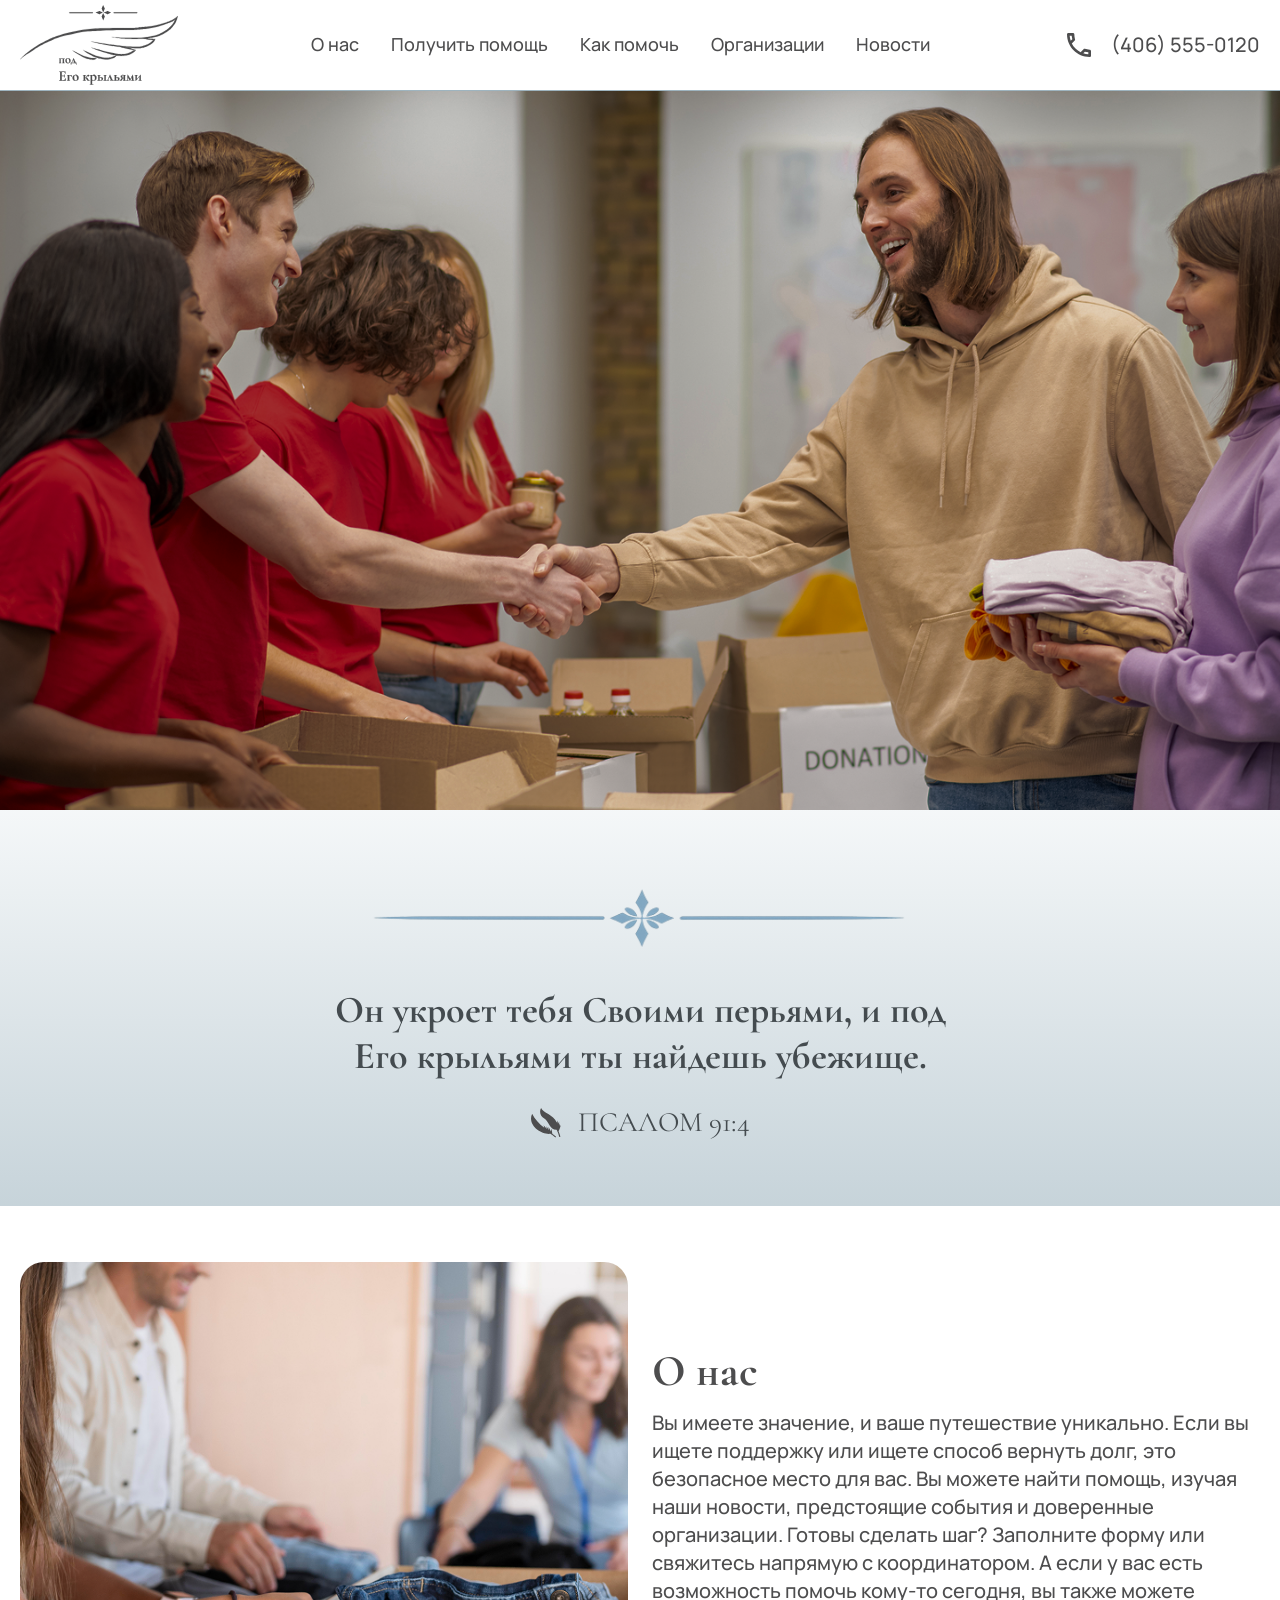
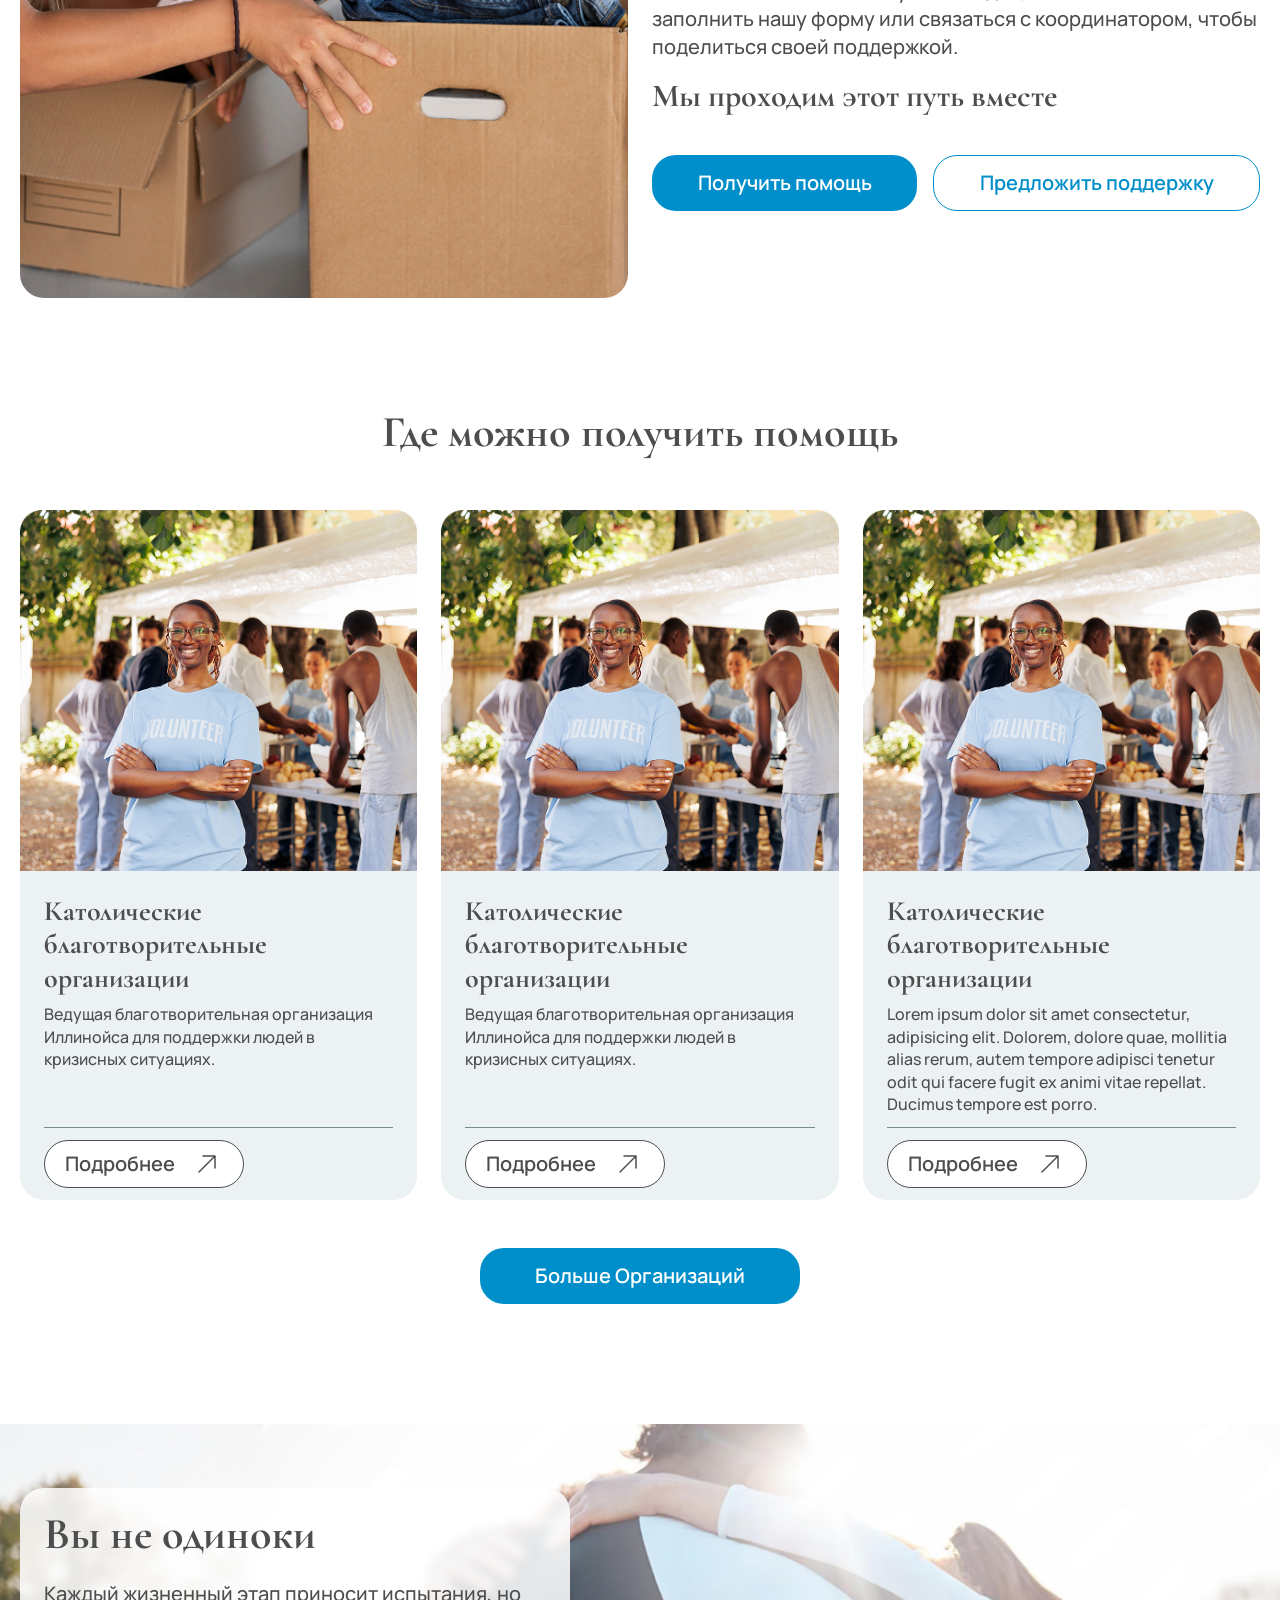
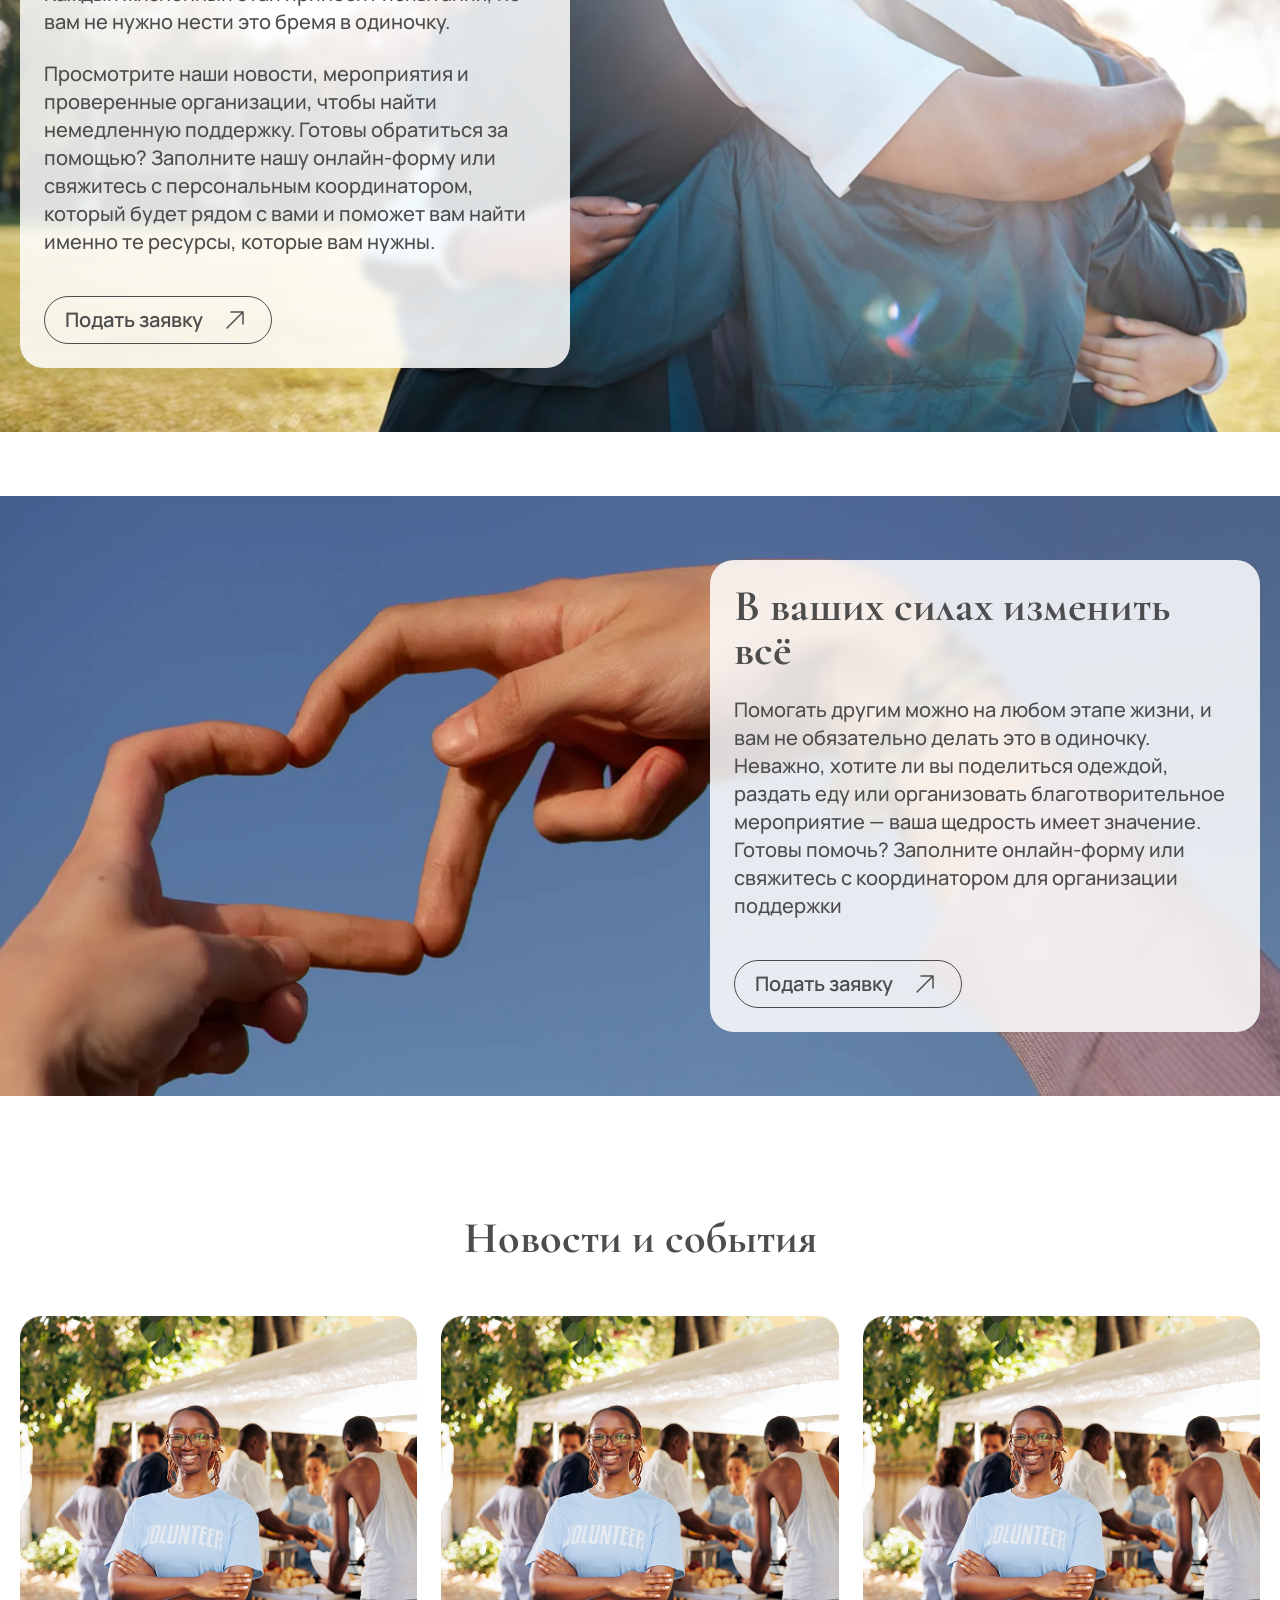
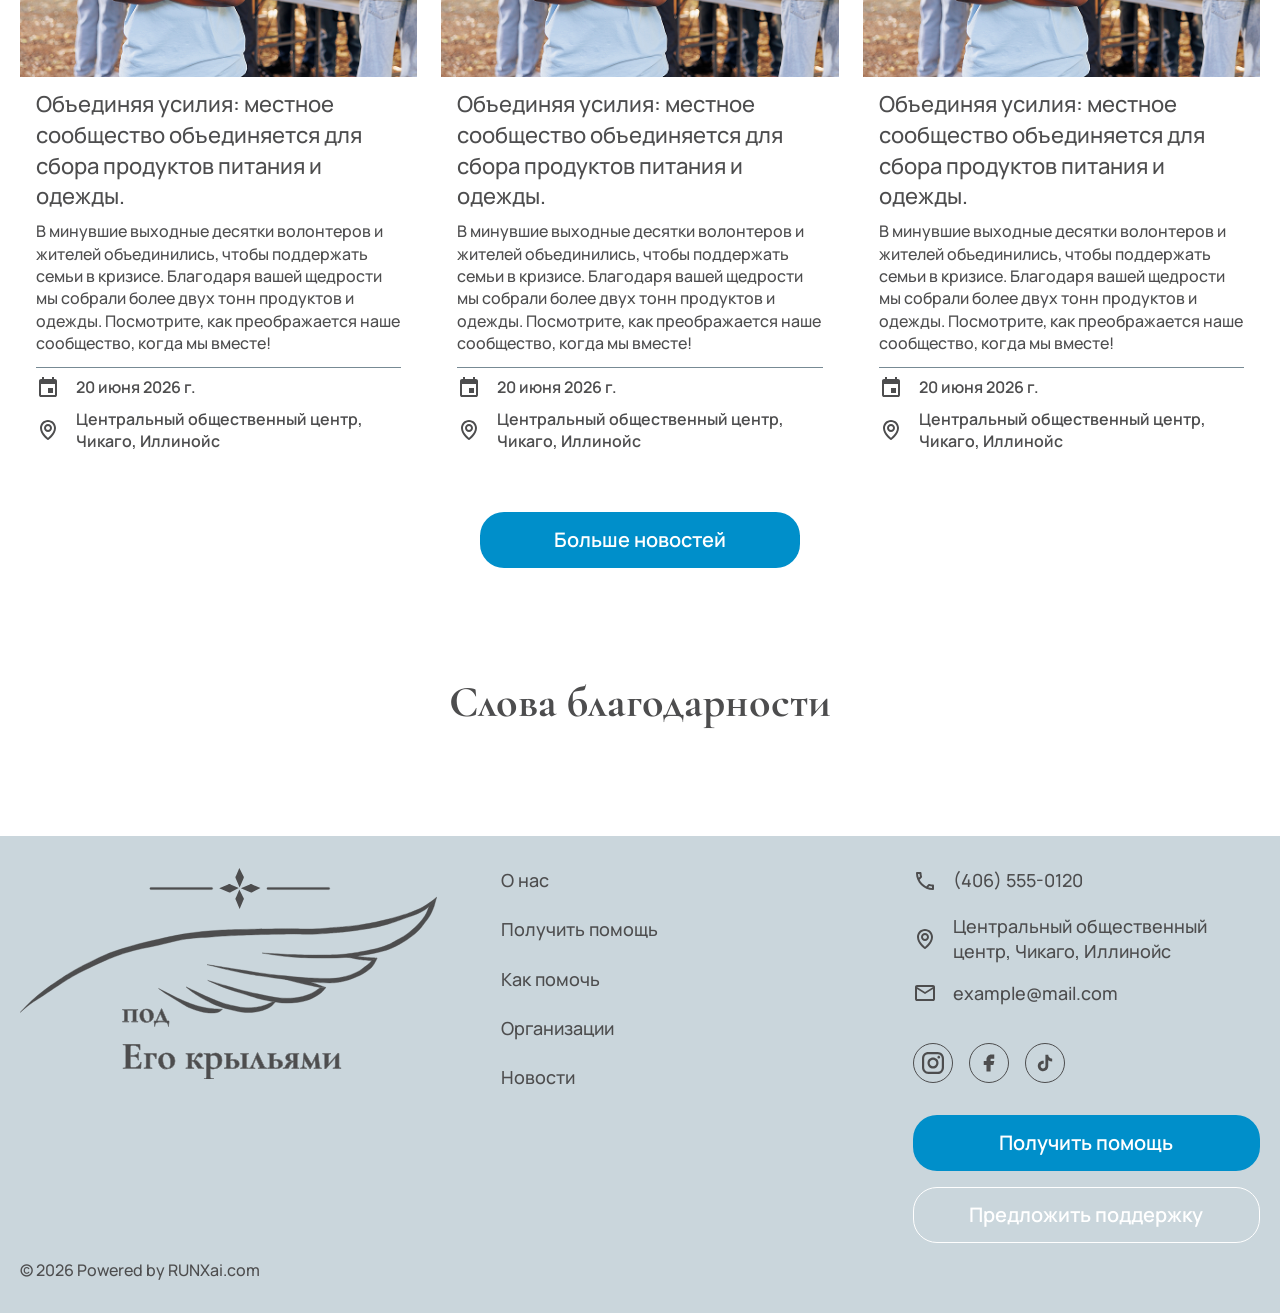
==== commit 91b70469: "header update" ====
--- a/index.html
+++ b/index.html
@@ -14,7 +14,7 @@
     <header class="header">
         <div class="container header__container">
             <a href="#" class="header__logo">
-                <img src="images/logo-white.svg" alt="logo">
+                <img src="images/logo-dark.svg" alt="logo">
             </a>
             <nav class="header__nav">
                 <ul class="header__nav-list">
--- a/styles/styles.css
+++ b/styles/styles.css
@@ -24,42 +24,42 @@
 
 @font-face {
     font-family: "Manrope";
-    src: url('/fonts/Manrope-Regular.woff2');
+    src: url('../fonts/Manrope-Regular.woff2');
     font-style: normal;
     font-weight: 400;
     font-display: swap;
 }
 @font-face {
     font-family: "Manrope";
-    src: url('/fonts/Manrope-Medium.woff2');
+    src: url('../fonts/Manrope-Medium.woff2');
     font-style: normal;
     font-weight: 500;
     font-display: swap;
 }
 @font-face {
     font-family: "Manrope";
-    src: url('/fonts/Manrope-SemiBold.woff2');
+    src: url('../fonts/Manrope-SemiBold.woff2');
     font-style: normal;
     font-weight: 600;
     font-display: swap;
 }
 @font-face {
     font-family: "Manrope";
-    src: url('/fonts/Manrope-Bold.woff2');
+    src: url('../fonts/Manrope-Bold.woff2');
     font-style: normal;
     font-weight: 700;
     font-display: swap;
 }
 @font-face {
     font-family: "Cormorant Garamond";
-    src: url('/fonts/CormorantGaramond-Regular.woff2');
+    src: url('../fonts/CormorantGaramond-Regular.woff2');
     font-style: normal;
     font-weight: 400;
     font-display: swap;
 }
 @font-face {
     font-family: "Cormorant Garamond";
-    src: url('/fonts/CormorantGaramond-Bold.woff2');
+    src: url('../fonts/CormorantGaramond-Bold.woff2');
     font-style: normal;
     font-weight: 700;
     font-display: swap;
@@ -82,7 +82,7 @@
 }
 
 body {
-    padding-top: 110px;
+    padding-top: 90px;
 
     @media(max-width: 1024px) {
         padding-top: 80px;
@@ -189,7 +189,7 @@
             content: '';
             width: 32px;
             height: 32px;
-            mask-image: url('/images/arrow-up.svg');
+            mask-image: url('../images/arrow-up.svg');
             mask-repeat: no-repeat;
             mask-position: center;
             mask-size: contain;
@@ -265,13 +265,14 @@
 }
 
 .header {
-    padding-block: 10px;
+    padding-block: 5px;
     position: fixed;
     top: 0;
     left: 0;
     width: 100%;
     z-index: 10;
-    background-color: var(--gray-60);
+    background-color: #fff;
+    border-bottom: 1px solid var(--gray-20);
 
     @media(max-width: 1024px) {
         padding-block: 5px;
@@ -284,7 +285,7 @@
     }
 
     .header__logo {
-        height: 90px;
+        height: 80px;
         position: relative;
         z-index: 10;
 
@@ -318,7 +319,7 @@
         &.active {
             transform: translateY(100%);
             opacity: 1;
-            background-color: var(--gray-60);
+            background-color: #fff;
         }
 
         ul {
@@ -345,7 +346,7 @@
             font-family: var(--font-family);
             font-weight: 500;
             font-size: 18px;
-            color: var(--gray-0);
+            color: var(--gray-80);
             text-decoration: none;
             transition: .3s ease;
 
@@ -381,7 +382,7 @@
             font-family: var(--font-family);
             font-weight: 500;
             font-size: 20px;
-            color: var(--gray-0);
+            color: var(--gray-80);
             text-decoration: none;
             transition: .3s ease;
 
@@ -436,7 +437,7 @@
             display: block;
             height: 2px;
             width: 24px;
-            background-color: #fff;
+            background-color: var(--gray-80);
             transition: transform .3s ease;
         }
 
@@ -589,13 +590,13 @@
         }
 
         .footer__phone::before {
-            mask-image: url('/images/telephone-outline.svg');
+            mask-image: url('../images/telephone-outline.svg');
         }
         .footer__address::before {
-            mask-image: url('/images/location-outline.svg');
+            mask-image: url('../images/location-outline.svg');
         }
         .footer__email::before {
-            mask-image: url('/images/mail-outline.svg');
+            mask-image: url('../images/mail-outline.svg');
         }
 
     }
@@ -688,7 +689,7 @@
         object-fit: cover;
         object-position: center 35%;
 
-        @media(max-width: 1200px) {
+        @media(max-width: 1400px) {
             height: auto;
             object-position: center;
             aspect-ratio: 16 / 9;
@@ -922,10 +923,10 @@
             }
 
             .events__card-date::before {
-                mask-image: url('/images/calendar.svg');
+                mask-image: url('../images/calendar.svg');
             }
             .events__card-location::before {
-                mask-image: url('/images/location.svg');
+                mask-image: url('../images/location.svg');
             }
         }
     }
@@ -956,7 +957,7 @@
             height: 90px;
             width: 600px;
             max-width: 100%;
-            background: url('/images/decor1.svg');
+            background: url('../images/decor1.svg');
             background-repeat: no-repeat;
             background-position: center;
             background-size: contain;
@@ -1018,7 +1019,7 @@
             width: 32px;
             height: 32px;
             flex-shrink: 0;
-            background-image: url('/images/feathers.svg');
+            background-image: url('../images/feathers.svg');
             background-repeat: no-repeat;
             background-position: center;
             background-size: contain;
@@ -1381,32 +1382,32 @@
 
             .icon--calendar {
                 &::before {
-                    mask-image: url('/images/calendar.svg');
+                    mask-image: url('../images/calendar.svg');
                 }
             }
             .icon--clock {
                 &::before {
-                    mask-image: url('/images/clock-light.svg');
+                    mask-image: url('../images/clock-light.svg');
                 }
             }
             .icon--person {
                 &::before {
-                    mask-image: url('/images/person.svg');
+                    mask-image: url('../images/person.svg');
                 }
             }
             .icon--location {
                 &::before {
-                    mask-image: url('/images/location-outline.svg');
+                    mask-image: url('../images/location-outline.svg');
                 }
             }
             .icon--phone {
                 &::before {
-                    mask-image: url('/images/telephone-outline.svg');
+                    mask-image: url('../images/telephone-outline.svg');
                 }
             }
             .icon--email {
                 &::before {
-                    mask-image: url('/images/mail-outline.svg');
+                    mask-image: url('../images/mail-outline.svg');
                 }
             }
 
@@ -1446,7 +1447,7 @@
                 display: block;
                 width: 24px;
                 aspect-ratio: 1;
-                mask-image: url('/images/calendar.svg');
+                mask-image: url('../images/calendar.svg');
                 mask-repeat: no-repeat;
                 mask-position: center;
                 mask-size: cover;
@@ -1516,7 +1517,7 @@
                 width: 100%;
                 max-width: 240px;
                 aspect-ratio: 6 / 1;
-                background-image: url('/images/decor1.svg');
+                background-image: url('../images/decor1.svg');
                 background-repeat: no-repeat;
                 background-position: center;
                 background-size: contain;
@@ -1575,7 +1576,7 @@
             width: 56px;
             aspect-ratio: 1;
             flex-shrink: 0;
-            background-image: url('/images/quote.svg');
+            background-image: url('../images/quote.svg');
             background-repeat: no-repeat;
             background-position: center;
             background-size: contain;
@@ -1727,7 +1728,7 @@
                     width: 22px;
                     height: 22px;
                     flex-shrink: 0;
-                    background-image: url('/images/calendar.svg');
+                    background-image: url('../images/calendar.svg');
                     background-repeat: no-repeat;
                     background-position: center;
                     background-size: contain;
@@ -1767,7 +1768,7 @@
                 width: 24px;
                 height: 24px;
                 flex-shrink: 0;
-                mask-image: url('/images/arrow-right.svg');
+                mask-image: url('../images/arrow-right.svg');
                 mask-repeat: no-repeat;
                 mask-position: center;
                 mask-size: contain;
@@ -1919,15 +1920,15 @@
             }
 
             &.icon--email::before {
-                background-image: url('/images/mail-outline.svg');
+                background-image: url('../images/mail-outline.svg');
             }
 
             &.icon--phone::before {
-                background-image: url('/images/telephone-outline.svg');
+                background-image: url('../images/telephone-outline.svg');
             }
 
             &.icon--location::before {
-                background-image: url('/images/location-outline.svg');
+                background-image: url('../images/location-outline.svg');
             }
         }
     }
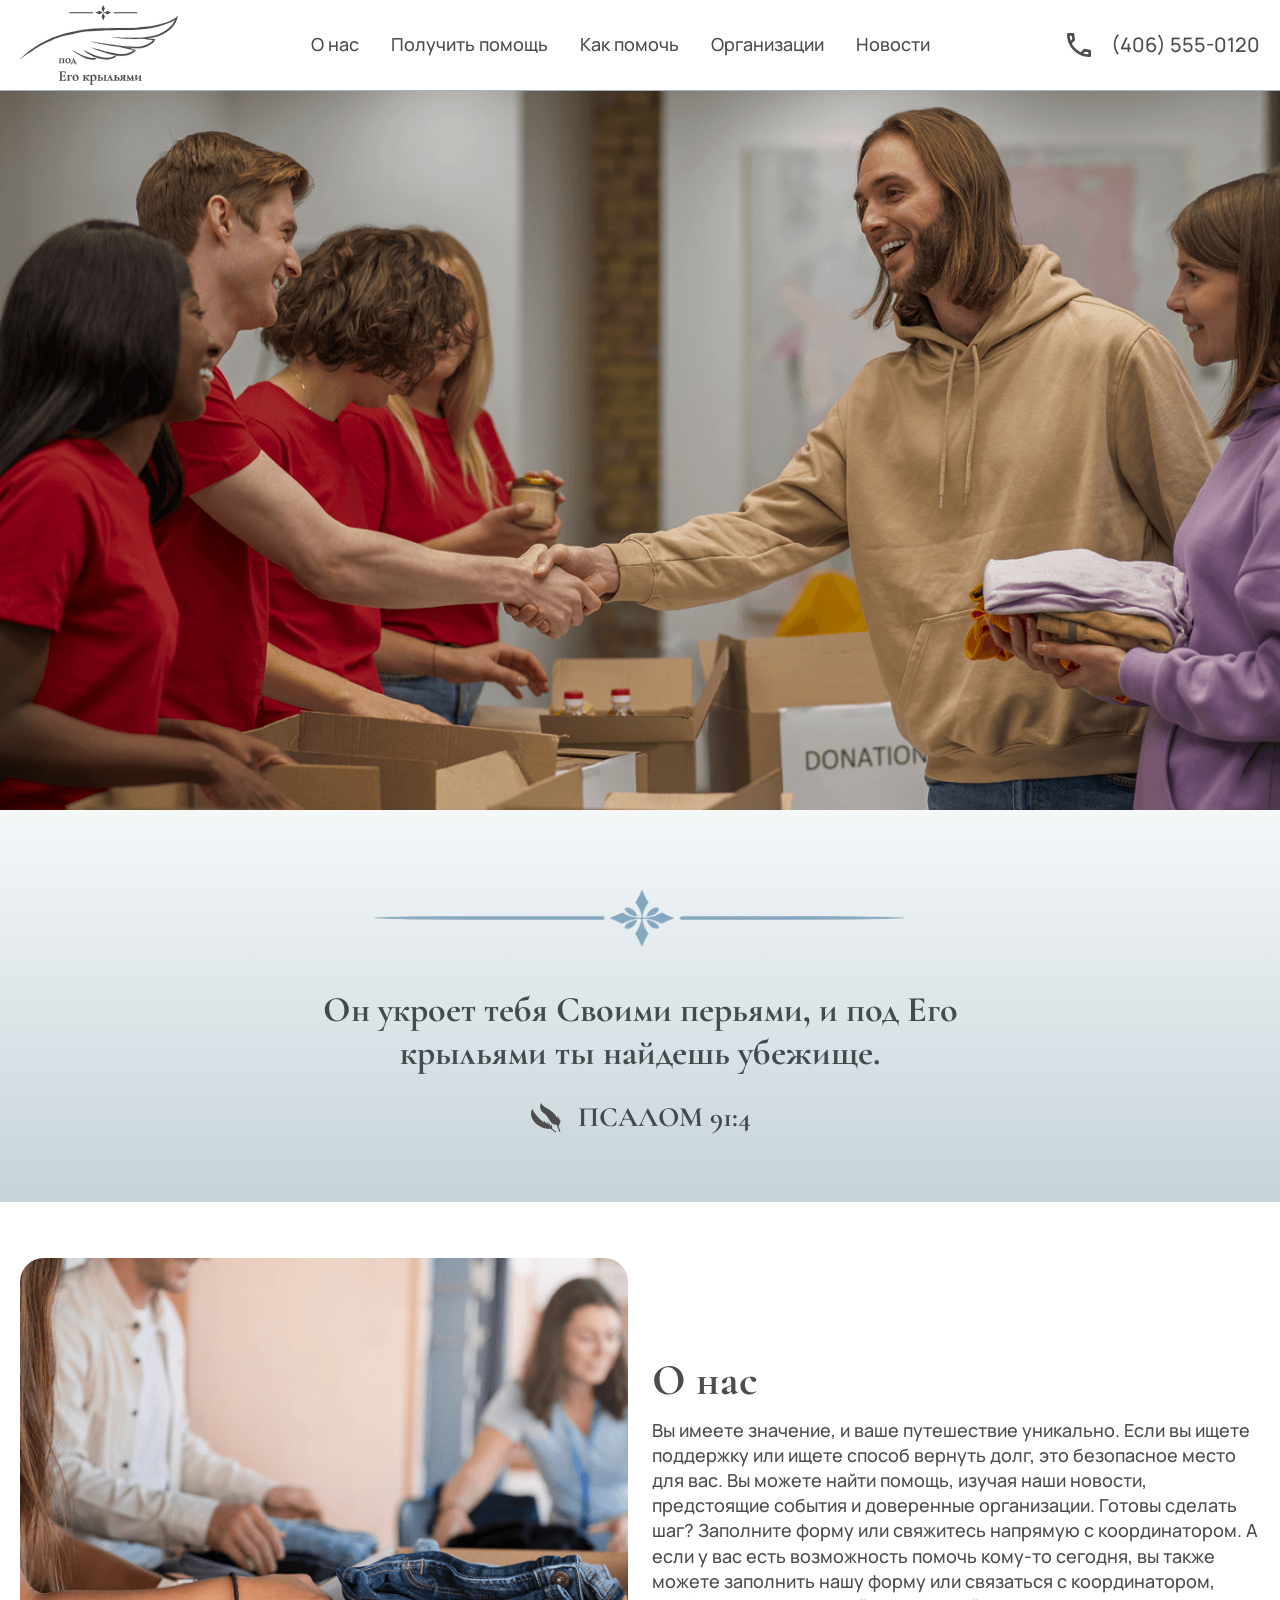
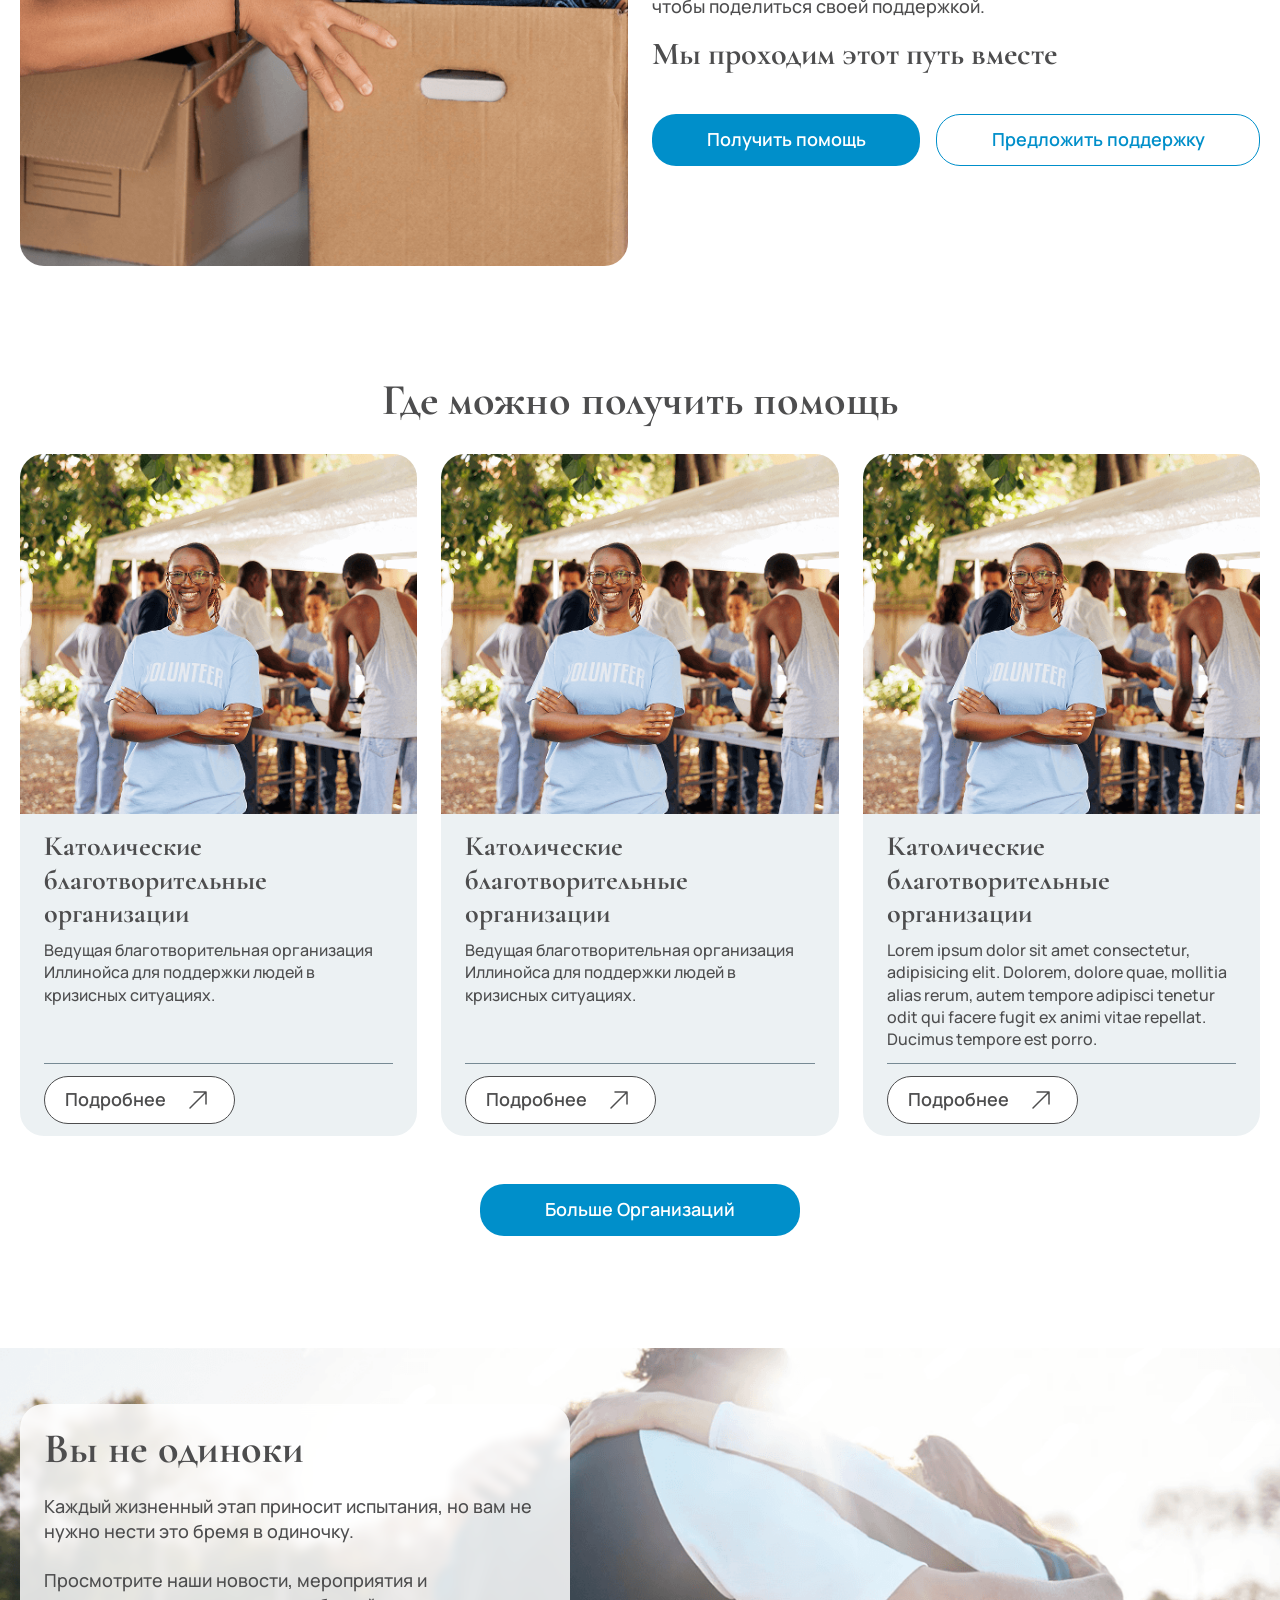
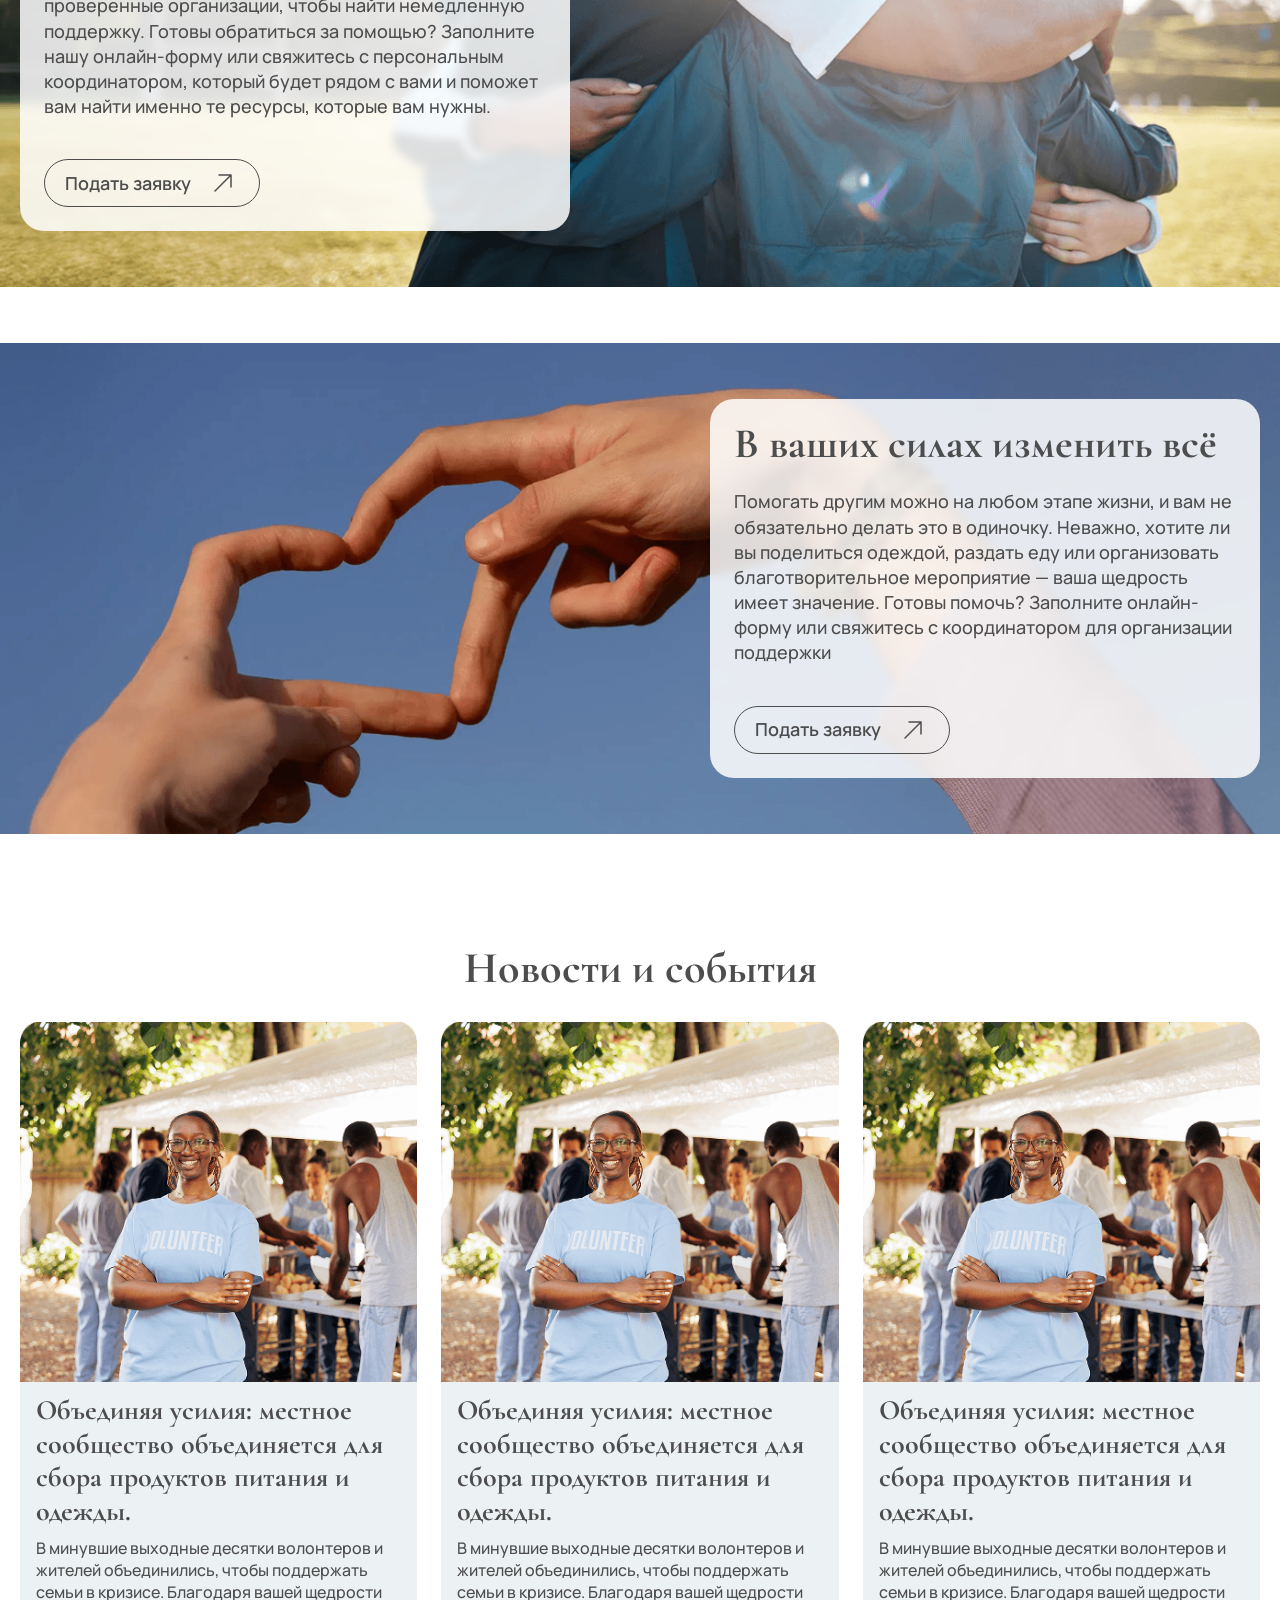
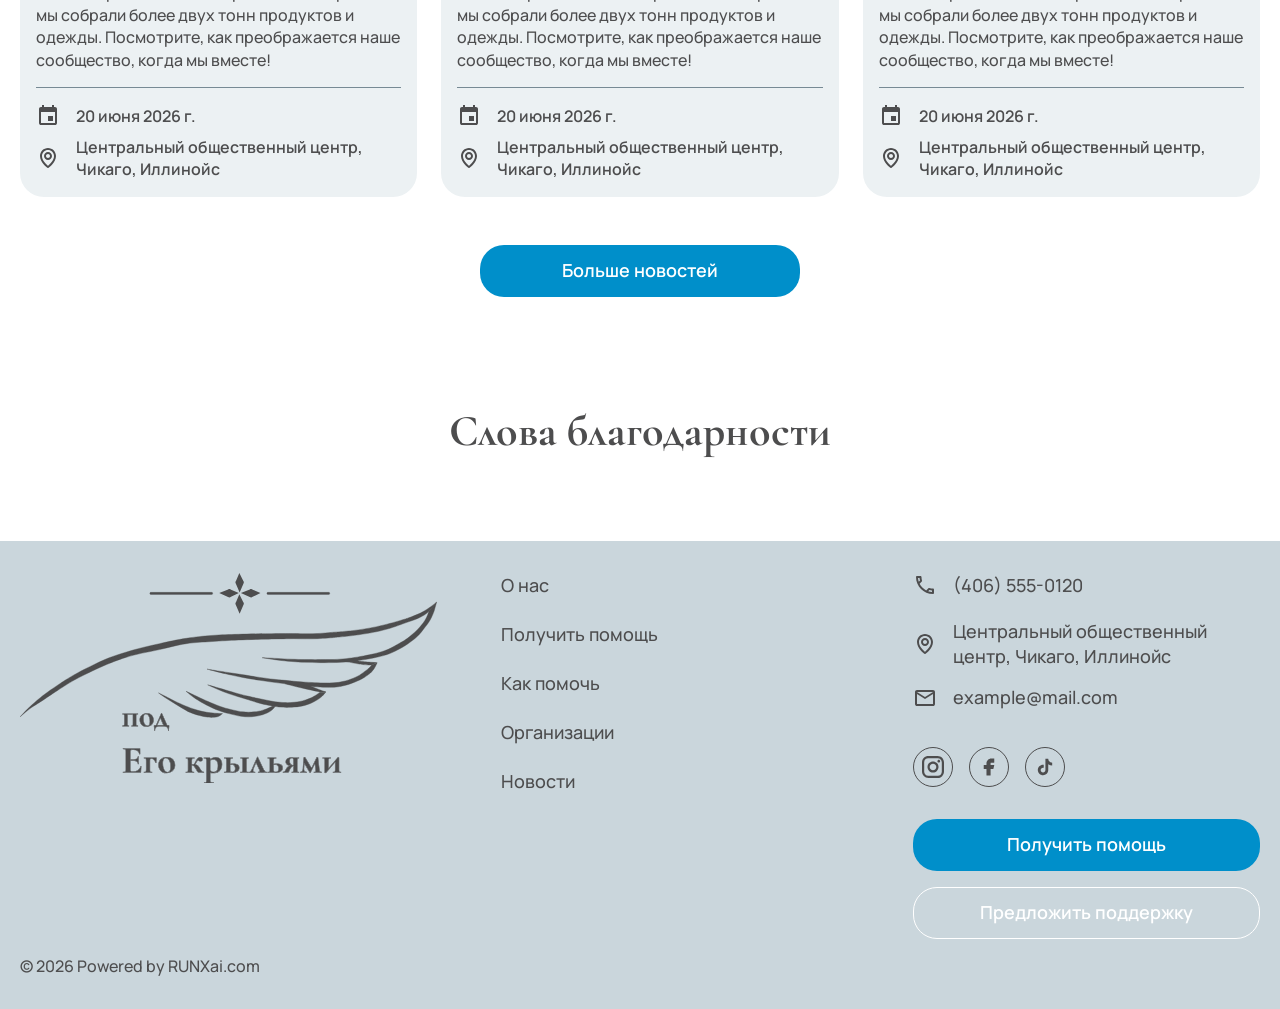
==== commit 95abe2a5: "update" ====
--- a/index.html
+++ b/index.html
@@ -19,7 +19,7 @@
             <nav class="header__nav">
                 <ul class="header__nav-list">
                     <li class="header__nav-item">
-                        <a href="#">О нас</a>
+                        <a href="#about-us">О нас</a>
                     </li>
                     <li class="header__nav-item">
                         <a href="#">Получить помощь</a>
@@ -57,7 +57,7 @@
         </div>
     </section>
 
-    <section class="section about-us" id="#about-us">
+    <section class="section about-us" id="about-us">
         <div class="container about-us__container">
             <div class="about-us__image">
                 <img src="images/about.png" alt="">
--- a/styles/styles.css
+++ b/styles/styles.css
@@ -81,6 +81,10 @@
     line-height: 1.4;
 }
 
+html {
+    scroll-behavior: smooth;
+}
+
 body {
     padding-top: 90px;
 
@@ -102,20 +106,16 @@
     align-items: center;
     justify-content: center;
     text-align: center;
-    height: 56px;
+    height: 52px;
     padding: 10px 20px;
     border-radius: 24px;
     font-family: var(--font-family);
     font-weight: 600;
-    font-size: 20px;
+    font-size: 18px;
     color: var(--gray-0);
     text-decoration: none;
     transition: .3s ease;
     cursor: pointer;
-
-    @media(max-width: 1024px) {
-        font-size: 18px;
-    }
 
     @media(max-width: 768px) {
         height: 48px;
@@ -168,7 +168,7 @@
         background-color: var(--gray-0);
         font-family: var(--font-family);
         font-weight: 600;
-        font-size: 20px;
+        font-size: 18px;
         color: var(--gray-80);
 
         @media(max-width: 768px) {
@@ -205,6 +205,8 @@
 
 .section {
 
+    scroll-margin-top: 80px;
+
     &:not(.hero) {
         padding-block: 56px;
 
@@ -216,10 +218,10 @@
     .section__header {
         display: flex;
         justify-content: center;
-        margin-bottom: 56px;
+        margin-bottom: 32px;
 
         @media(max-width: 1024px) {
-            margin-bottom: 32px;
+            margin-bottom: 24px;
         }
 
         @media(max-width: 768px) {
@@ -274,6 +276,18 @@
     background-color: #fff;
     border-bottom: 1px solid var(--gray-20);
 
+    &::before {
+        content: '';
+        display: block;
+        width: 100%;
+        height: 100%;
+        background-color: #fff;
+        position: absolute;
+        top: 0;
+        left: 0;
+        z-index: -1;
+    }
+
     @media(max-width: 1024px) {
         padding-block: 5px;
     }
@@ -305,21 +319,19 @@
 
         @media(max-width: 1024px) {
             width: 100%;
-            height: 100dvh;
+            height: calc(100dvh - 80px);
             position: absolute;
             bottom: 0;
             left: 0;
-            padding-block: 132px 32px;
+            padding-block: 32px 32px;
             transform: translateY(0);
-            opacity: 0;
-            transition: transform .3s ease, opacity .3s ease;
-            z-index: -1;
+            transition: transform .2s ease, opacity .2s ease;
+            z-index: -2;
+            background-color: #fff;
         }
 
         &.active {
             transform: translateY(100%);
-            opacity: 1;
-            background-color: #fff;
         }
 
         ul {
@@ -355,14 +367,6 @@
                     color: var(--primary-100);
                 }
             }
-
-            @media(max-width: 1200px) {
-                font-size: 16px;
-            }
-
-            @media(max-width: 1024px) {
-                font-size: 20px;
-            }
         }
     }
 
@@ -371,7 +375,7 @@
 
         @media(max-width: 1024px) {
             margin-left: auto;
-            margin-right: 14px;
+            margin-right: 24px;
         }
 
         a {
@@ -496,10 +500,6 @@
 
         @media(max-width: 1200px) {
             column-gap: 32px;
-        }
-
-        @media(max-width: 1024px) {
-            column-gap: 16px;
         }
 
         @media(max-width: 768px) {
@@ -699,7 +699,7 @@
     &.hero--inner {
         img {
             height: auto;
-            max-height: 700px;
+            max-height: 500px;
             object-position: center;
             aspect-ratio: initial;
         }
@@ -734,6 +734,7 @@
         height: auto;
         border-radius: 24px;
         background-color: #ecf1f3;
+        overflow: hidden;
         
         img {
             display: block;
@@ -743,12 +744,12 @@
         }
 
         .organization__card-detail {
-            padding: 24px 24px 12px;
+            padding: 16px 24px 12px;
             display: flex;
             flex-direction: column;
 
             @media(max-width: 768px) {
-                padding: 16px 16px 8px;
+                padding: 12px 16px 8px;
             }
         }
 
@@ -824,6 +825,7 @@
         height: auto;
         border-radius: 24px;
         text-decoration: none;
+        background-color: #ecf1f3;
         transition: background-color .2s ease;
 
         @media(hover: hover) {
@@ -840,7 +842,7 @@
         }
 
         .events__card-detail {
-            padding: 12px 16px;
+            padding: 12px 16px 16px;
             display: flex;
             flex-direction: column;
 
@@ -850,14 +852,15 @@
         }
 
         .events__card-title {
-            font-family: var(--font-family);
-            font-weight: 500;
-            font-size: 22px;
+            font-family: var(--second-family);
+            font-weight: 700;
+            font-size: 28px;
+            line-height: 1.2;
             color: var(--gray-80);
             margin-bottom: 8px;
 
             @media(max-width: 768px) {
-                font-size: 18px;
+                font-size: 22px;
                 margin-bottom: 4px;
             }
         }
@@ -875,7 +878,7 @@
         }
 
         .events__card-info {
-            padding: 0 16px 12px;
+            padding: 0 16px 16px;
             margin-top: auto;
             display: flex;
             flex-direction: column;
@@ -892,6 +895,7 @@
                 display: block;
                 width: 100%;
                 border-top: 1px solid var(--gray-60);
+                margin-bottom: 8px;
             }
 
             .events__card-item {
@@ -939,6 +943,10 @@
     @media(max-width: 1024px) {
         padding-block: 32px 56px !important;
     }
+
+    @media(max-width: 768px) {
+        padding-block: 24px 36px !important;
+    }
     
     .quotes__container {
         display: flex;
@@ -980,7 +988,7 @@
         max-width: 650px;
         font-family: var(--second-family);
         font-weight: 700;
-        font-size: 38px;
+        font-size: 36px;
         line-height: 1.2;
         text-align: center;
         color: #444b4f;
@@ -1000,7 +1008,7 @@
         justify-content: center;
         column-gap: 16px;
         font-family: var(--second-family);
-        font-weight: 400;
+        font-weight: 700;
         font-size: 28px;
         text-align: center;
         color: #444b4f;
@@ -1051,9 +1059,10 @@
             height: 100%;
             object-fit: cover;
             border-radius: 24px;
-
-            @media(max-width: 1024px) {
-                aspect-ratio: 1;
+            aspect-ratio: 1;
+
+            @media(max-width: 768px) {
+                aspect-ratio: 2 / 1;
             }
         }
     }
@@ -1064,7 +1073,7 @@
         row-gap: 16px;
         font-family: var(--font-family);
         font-weight: 500;
-        font-size: 20px;
+        font-size: 18px;
         color: var(--gray-80);
 
         @media(max-width: 1024px) {
@@ -1112,11 +1121,17 @@
     background-repeat: no-repeat;
     background-position: center;
     background-size: cover;
-    padding-block: 64px !important;
-    margin-block: 64px;
+    padding-block: 56px !important;
+    margin-block: 56px;
+
+    @media(max-width: 1024px) {
+        padding-block: 44px !important;
+        margin-block: 44px;
+    }
 
     @media(max-width: 768px) {
         padding-block: 32px !important;
+        margin-block: 32px;
     }
 
     .info___container {
@@ -1144,25 +1159,26 @@
         padding: 24px;
         text-align: left;
 
+        @media(max-width: 1024px) {
+            gap: 16px;
+        }
+
         @media(max-width: 768px) {
             max-width: 100%;
-            gap: 12px;
+            gap: 8px;
         }
     }
 
     .section-title {
         text-align: left;
+        font-size: 42px;
     }
 
     p {
         font-family: var(--font-family);
         font-weight: 500;
-        font-size: 20px;
+        font-size: 18px;
         color: var(--gray-80);
-
-        @media(max-width: 1024px) {
-            font-size: 18px;
-        }
 
         @media(max-width: 768px) {
             font-size: 16px;
@@ -1646,6 +1662,7 @@
         }
 
         .relevant__card {
+            width: 100%;
             display: flex;
             align-items: stretch;
             justify-content: flex-start;
@@ -1857,6 +1874,7 @@
             padding: 0px 16px;
             height: 48px;
             border: none;
+            background: #fff;
 
             @media(max-width: 768px) {
                 padding: 0 12px;
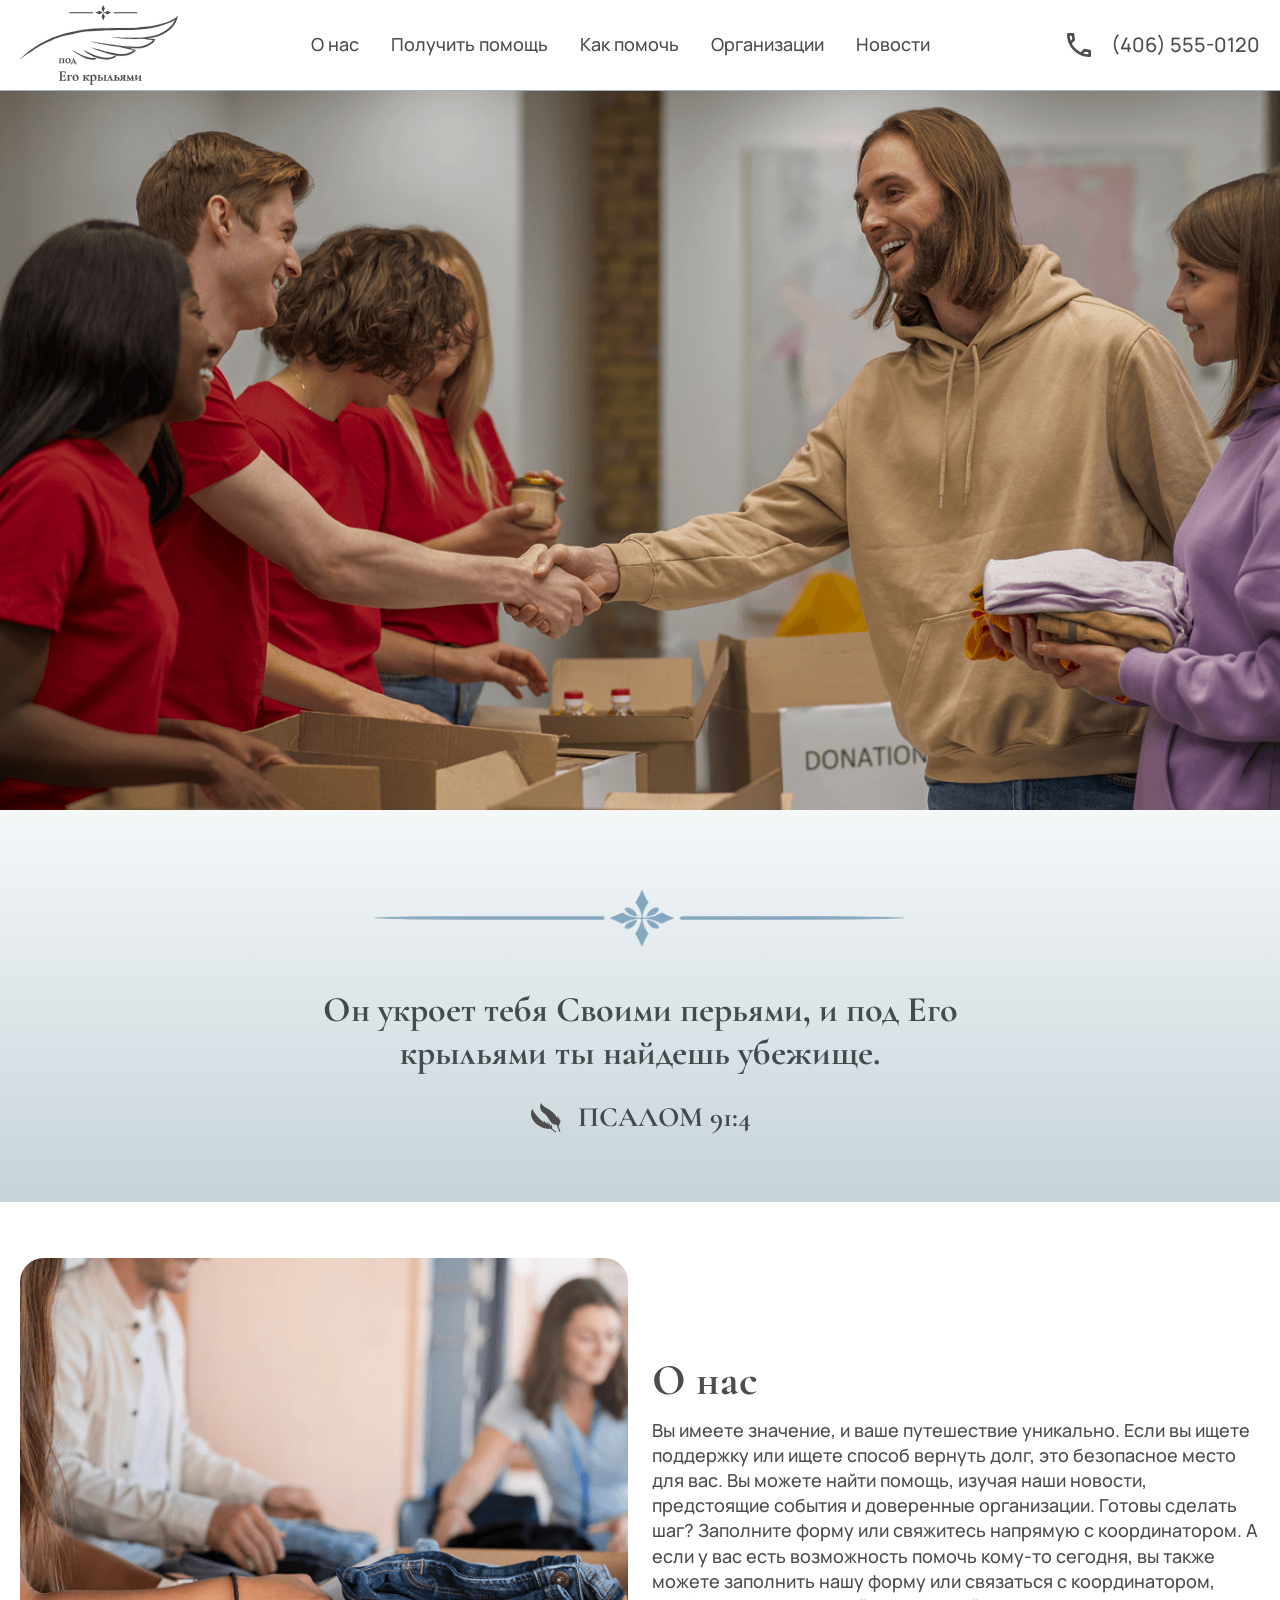
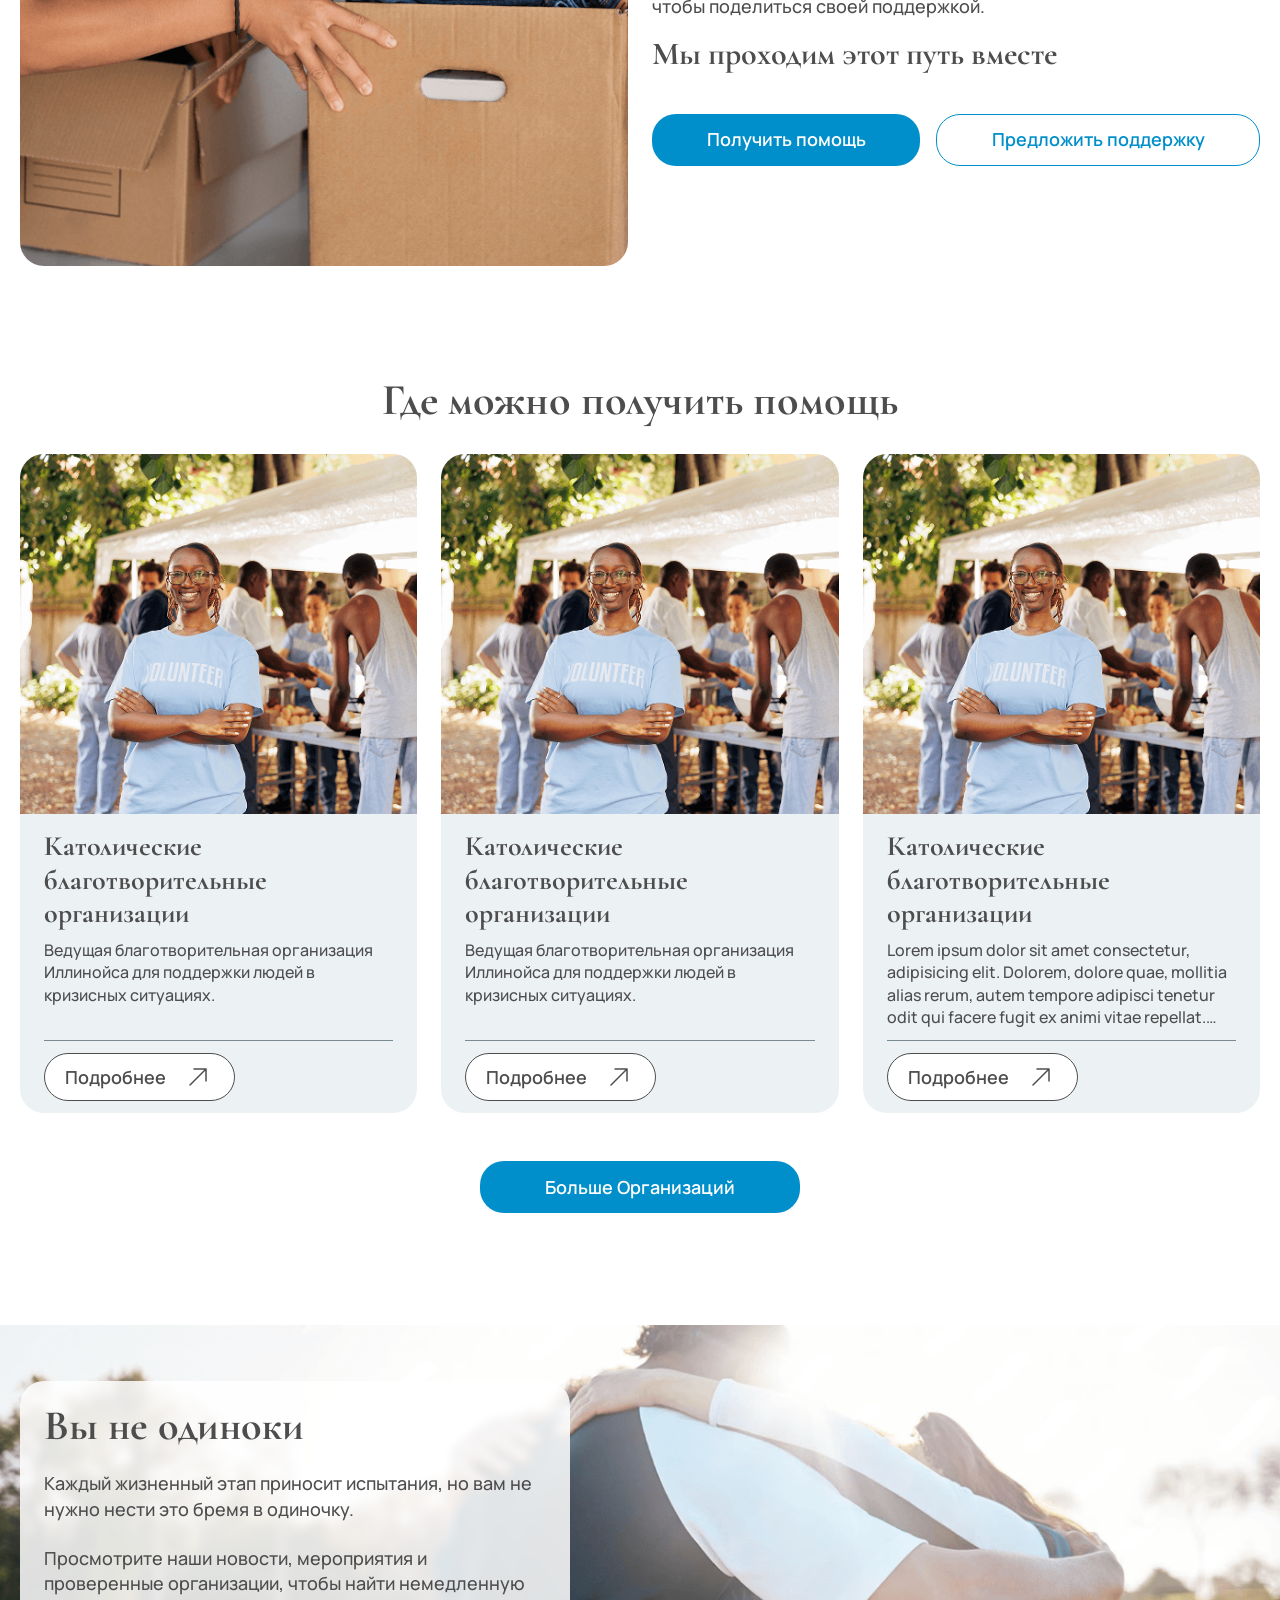
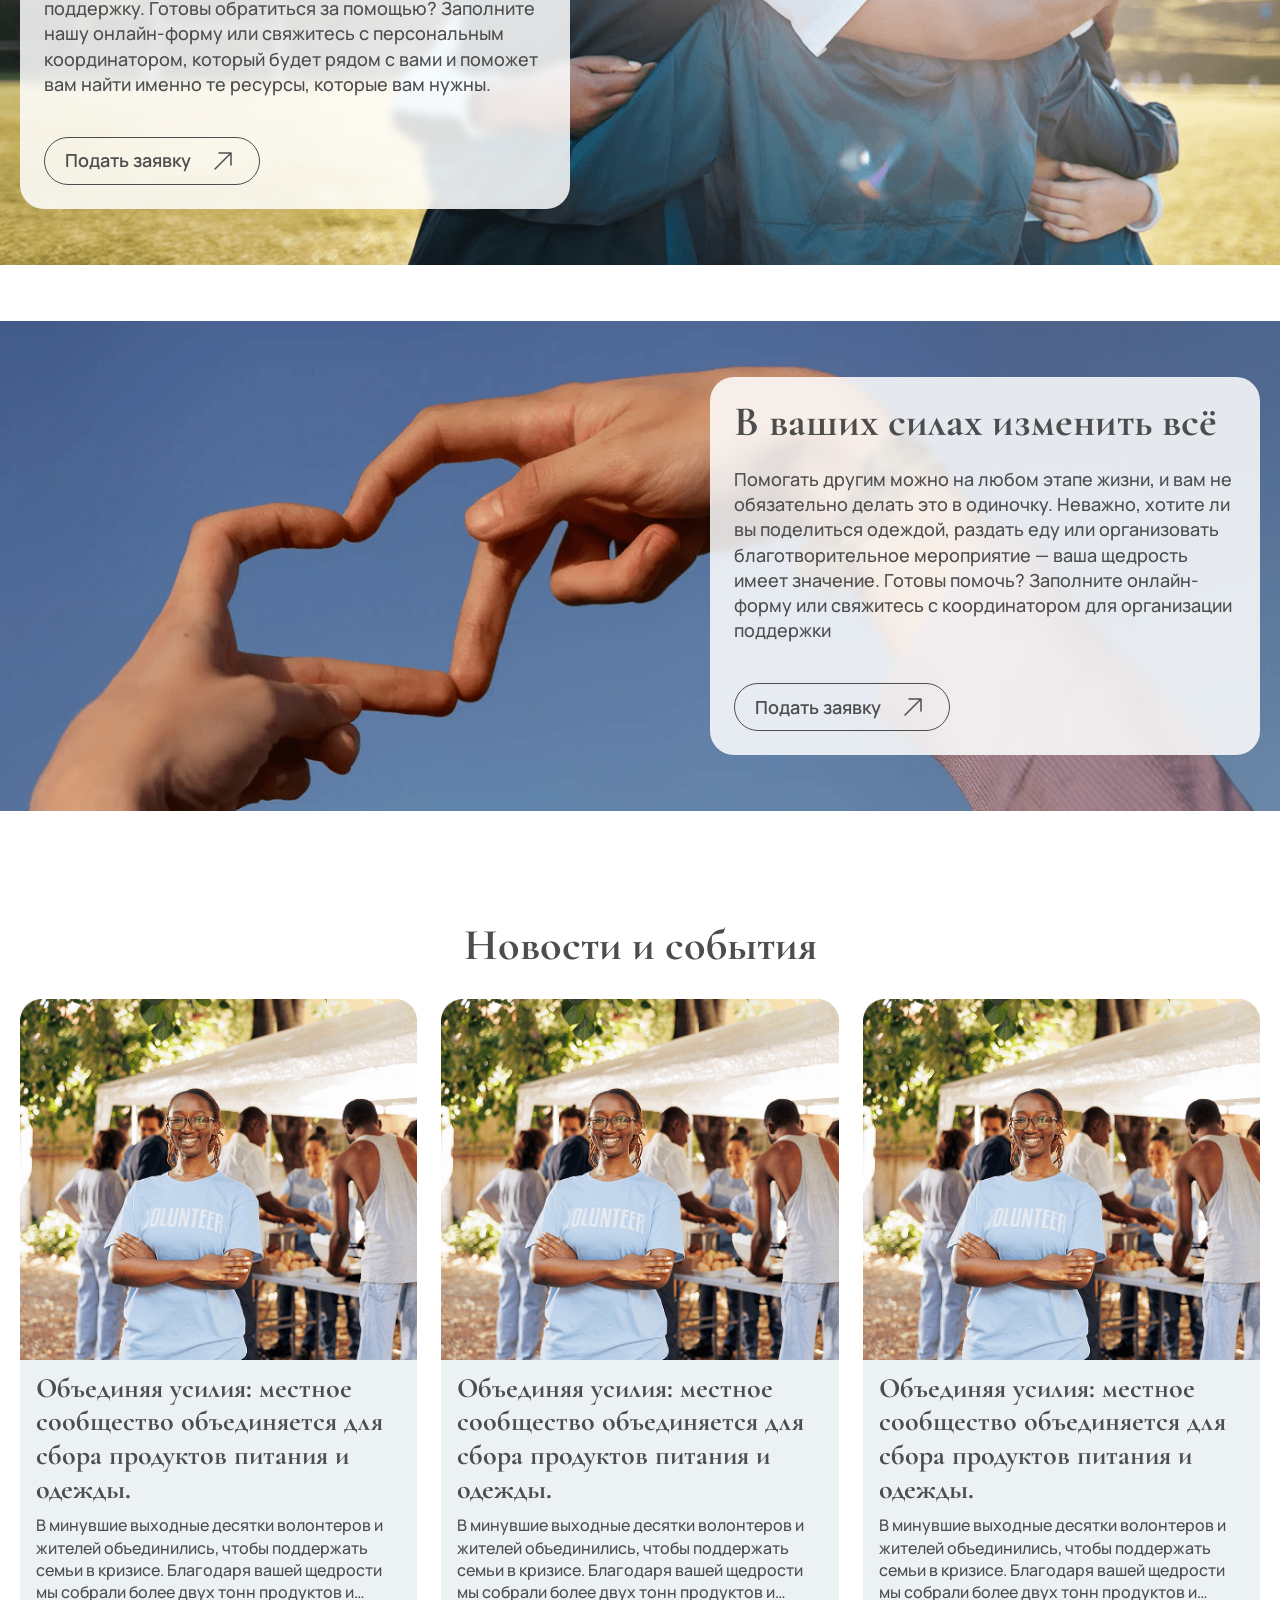
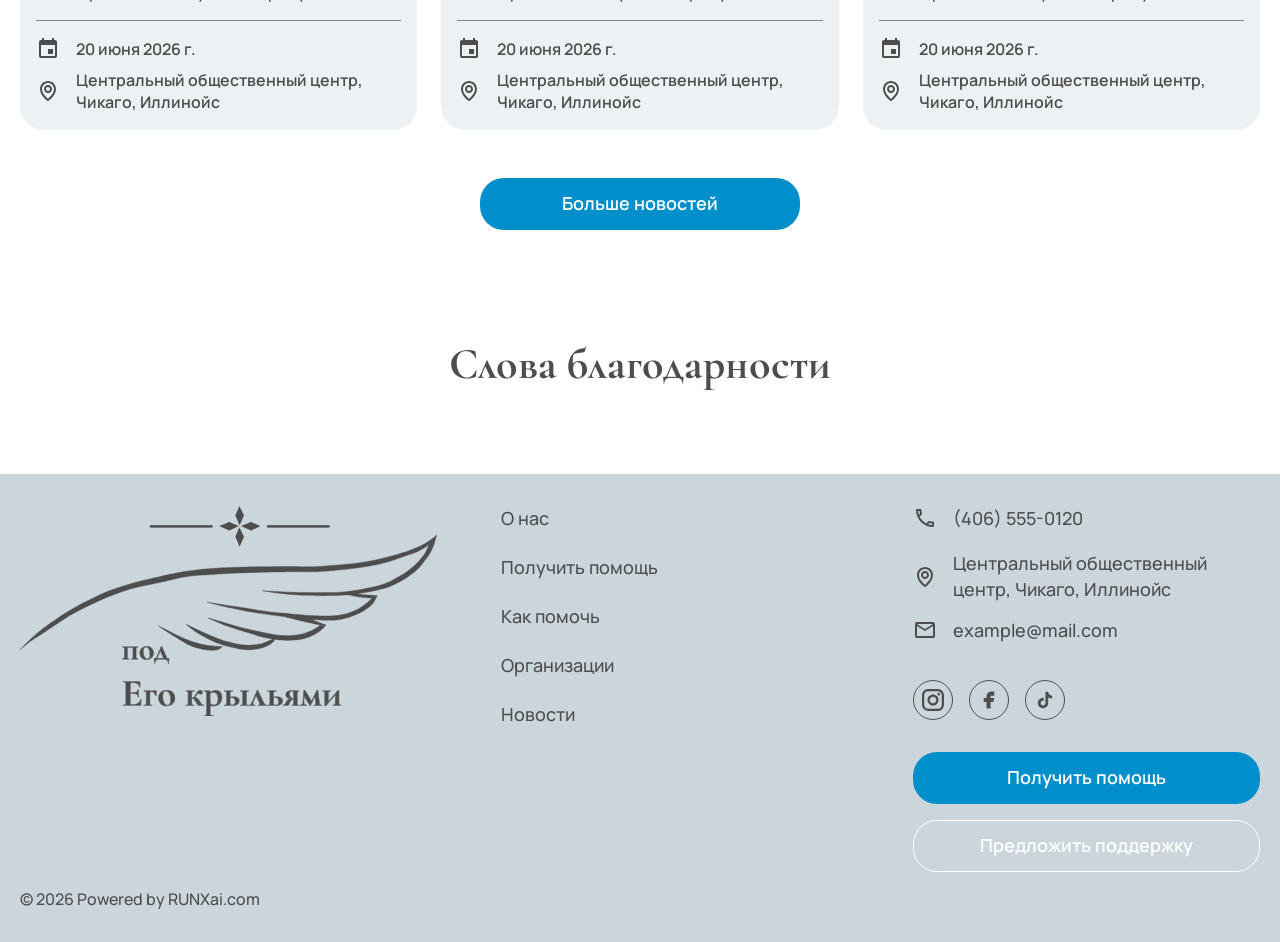
==== commit 8b747548: "update" ====
--- a/index.html
+++ b/index.html
@@ -82,7 +82,9 @@
             <div class="organization__swiper swiper">
                 <div class="swiper-wrapper">
                     <div class="swiper-slide organization__card">
-                        <img src="images/news1.png" alt="">
+                        <a href="#">
+                            <img src="images/news1.png" alt="">
+                        </a>
                         <div class="organization__card-detail">
                             <h3 class="organization__card-title">Католические благотворительные организации</h3>
                             <p>Ведущая благотворительная организация Иллинойса для поддержки людей в кризисных ситуациях.</p>
@@ -92,7 +94,9 @@
                         </div>
                     </div>
                     <div class="swiper-slide organization__card">
-                        <img src="images/news1.png" alt="">
+                        <a href="#">
+                            <img src="images/news1.png" alt="">
+                        </a>
                         <div class="organization__card-detail">
                             <h3 class="organization__card-title">Католические благотворительные организации</h3>
                             <p>Ведущая благотворительная организация Иллинойса для поддержки людей в кризисных ситуациях.</p>
@@ -102,7 +106,9 @@
                         </div>
                     </div>
                     <div class="swiper-slide organization__card">
-                        <img src="images/news1.png" alt="">
+                        <a href="#">
+                            <img src="images/news1.png" alt="">
+                        </a>
                         <div class="organization__card-detail">
                             <h3 class="organization__card-title">Католические благотворительные организации</h3>
                             <p>Lorem ipsum dolor sit amet consectetur, adipisicing elit. Dolorem, dolore quae, mollitia alias rerum, autem tempore adipisci tenetur odit qui facere fugit ex animi vitae repellat. Ducimus tempore est porro.</p>
@@ -149,10 +155,14 @@
             <div class="events__swiper swiper">
                 <div class="swiper-wrapper">
 
-                    <a href="#" class="swiper-slide events__card">
-                        <img src="images/news1.png" alt="">
+                    <div class="swiper-slide events__card">
+                        <a href="#">
+                            <img src="images/news1.png" alt="">
+                        </a>
                         <div class="events__card-detail">
-                            <h3 class="events__card-title">Объединяя усилия: местное сообщество объединяется для сбора продуктов питания и одежды.</h3>
+                            <a href="#">
+                                <h3 class="events__card-title">Объединяя усилия: местное сообщество объединяется для сбора продуктов питания и одежды.</h3>
+                            </a>
                             <p>В минувшие выходные десятки волонтеров и жителей объединились, чтобы поддержать семьи в кризисе. Благодаря вашей щедрости мы собрали более двух тонн продуктов и одежды. Посмотрите, как преображается наше сообщество, когда мы вместе!</p>
                         </div>
                         <div class="events__card-info">
@@ -160,12 +170,16 @@
                             <span class="events__card-item events__card-location">Центральный общественный центр,
 Чикаго, Иллинойс</span>
                         </div>
-                    </a>
-
-                    <a href="#" class="swiper-slide events__card">
-                        <img src="images/news1.png" alt="">
+                    </div>
+
+                    <div class="swiper-slide events__card">
+                        <a href="#">
+                            <img src="images/news1.png" alt="">
+                        </a>
                         <div class="events__card-detail">
-                            <h3 class="events__card-title">Объединяя усилия: местное сообщество объединяется для сбора продуктов питания и одежды.</h3>
+                            <a href="#">
+                                <h3 class="events__card-title">Объединяя усилия: местное сообщество объединяется для сбора продуктов питания и одежды.</h3>
+                            </a>
                             <p>В минувшие выходные десятки волонтеров и жителей объединились, чтобы поддержать семьи в кризисе. Благодаря вашей щедрости мы собрали более двух тонн продуктов и одежды. Посмотрите, как преображается наше сообщество, когда мы вместе!</p>
                         </div>
                         <div class="events__card-info">
@@ -173,12 +187,16 @@
                             <span class="events__card-item events__card-location">Центральный общественный центр,
 Чикаго, Иллинойс</span>
                         </div>
-                    </a>
-
-                    <a href="#" class="swiper-slide events__card">
-                        <img src="images/news1.png" alt="">
+                    </div>
+
+                    <div class="swiper-slide events__card">
+                        <a href="#">
+                            <img src="images/news1.png" alt="">
+                        </a>
                         <div class="events__card-detail">
-                            <h3 class="events__card-title">Объединяя усилия: местное сообщество объединяется для сбора продуктов питания и одежды.</h3>
+                            <a href="#">
+                                <h3 class="events__card-title">Объединяя усилия: местное сообщество объединяется для сбора продуктов питания и одежды.</h3>
+                            </a>
                             <p>В минувшие выходные десятки волонтеров и жителей объединились, чтобы поддержать семьи в кризисе. Благодаря вашей щедрости мы собрали более двух тонн продуктов и одежды. Посмотрите, как преображается наше сообщество, когда мы вместе!</p>
                         </div>
                         <div class="events__card-info">
@@ -186,7 +204,7 @@
                             <span class="events__card-item events__card-location">Центральный общественный центр,
 Чикаго, Иллинойс</span>
                         </div>
-                    </a>
+                    </div>
 
                 </div>
             </div>
--- a/styles/styles.css
+++ b/styles/styles.css
@@ -773,6 +773,10 @@
             font-weight: 500;
             font-size: 16px;
             color: var(--gray-80);
+            display: -webkit-box;
+            -webkit-line-clamp: 4;
+            -webkit-box-orient: vertical;
+            overflow: hidden;
 
             @media(max-width: 768px) {
                 font-size: 14px;
@@ -826,13 +830,6 @@
         border-radius: 24px;
         text-decoration: none;
         background-color: #ecf1f3;
-        transition: background-color .2s ease;
-
-        @media(hover: hover) {
-            &:hover {
-                background-color: #ecf1f3;
-            }
-        }
 
         img {
             display: block;
@@ -849,6 +846,10 @@
             @media(max-width: 768px) {
                 padding: 12px;
             }
+        }
+
+        a {
+            text-decoration: none;
         }
 
         .events__card-title {
@@ -858,6 +859,13 @@
             line-height: 1.2;
             color: var(--gray-80);
             margin-bottom: 8px;
+            transition: color .3s ease;
+
+            @media(hover: hover) {
+                &:hover {
+                    color: #016d9a;
+                }
+            }
 
             @media(max-width: 768px) {
                 font-size: 22px;
@@ -871,6 +879,10 @@
             font-weight: 500;
             font-size: 16px;
             color: var(--gray-80);
+            display: -webkit-box;
+            -webkit-line-clamp: 4;
+            -webkit-box-orient: vertical;
+            overflow: hidden;
 
             @media(max-width: 768px) {
                 font-size: 14px;
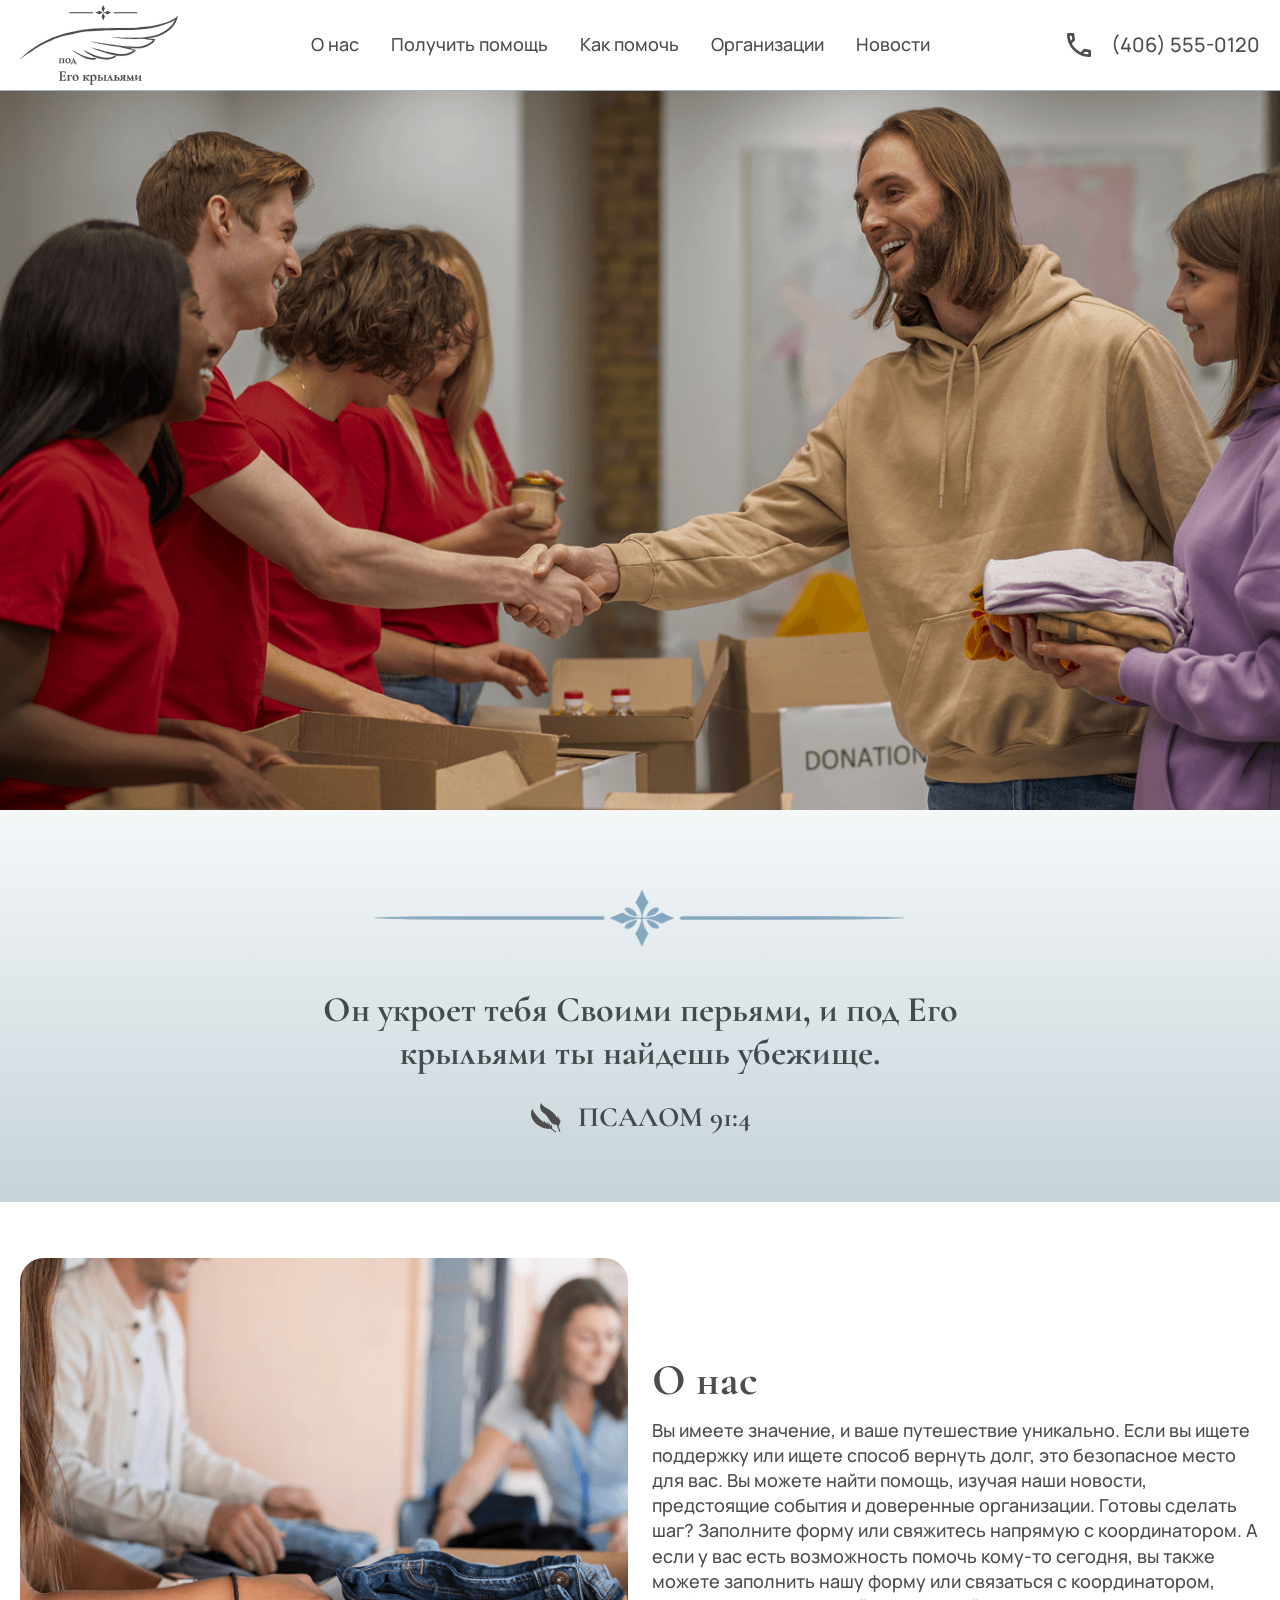
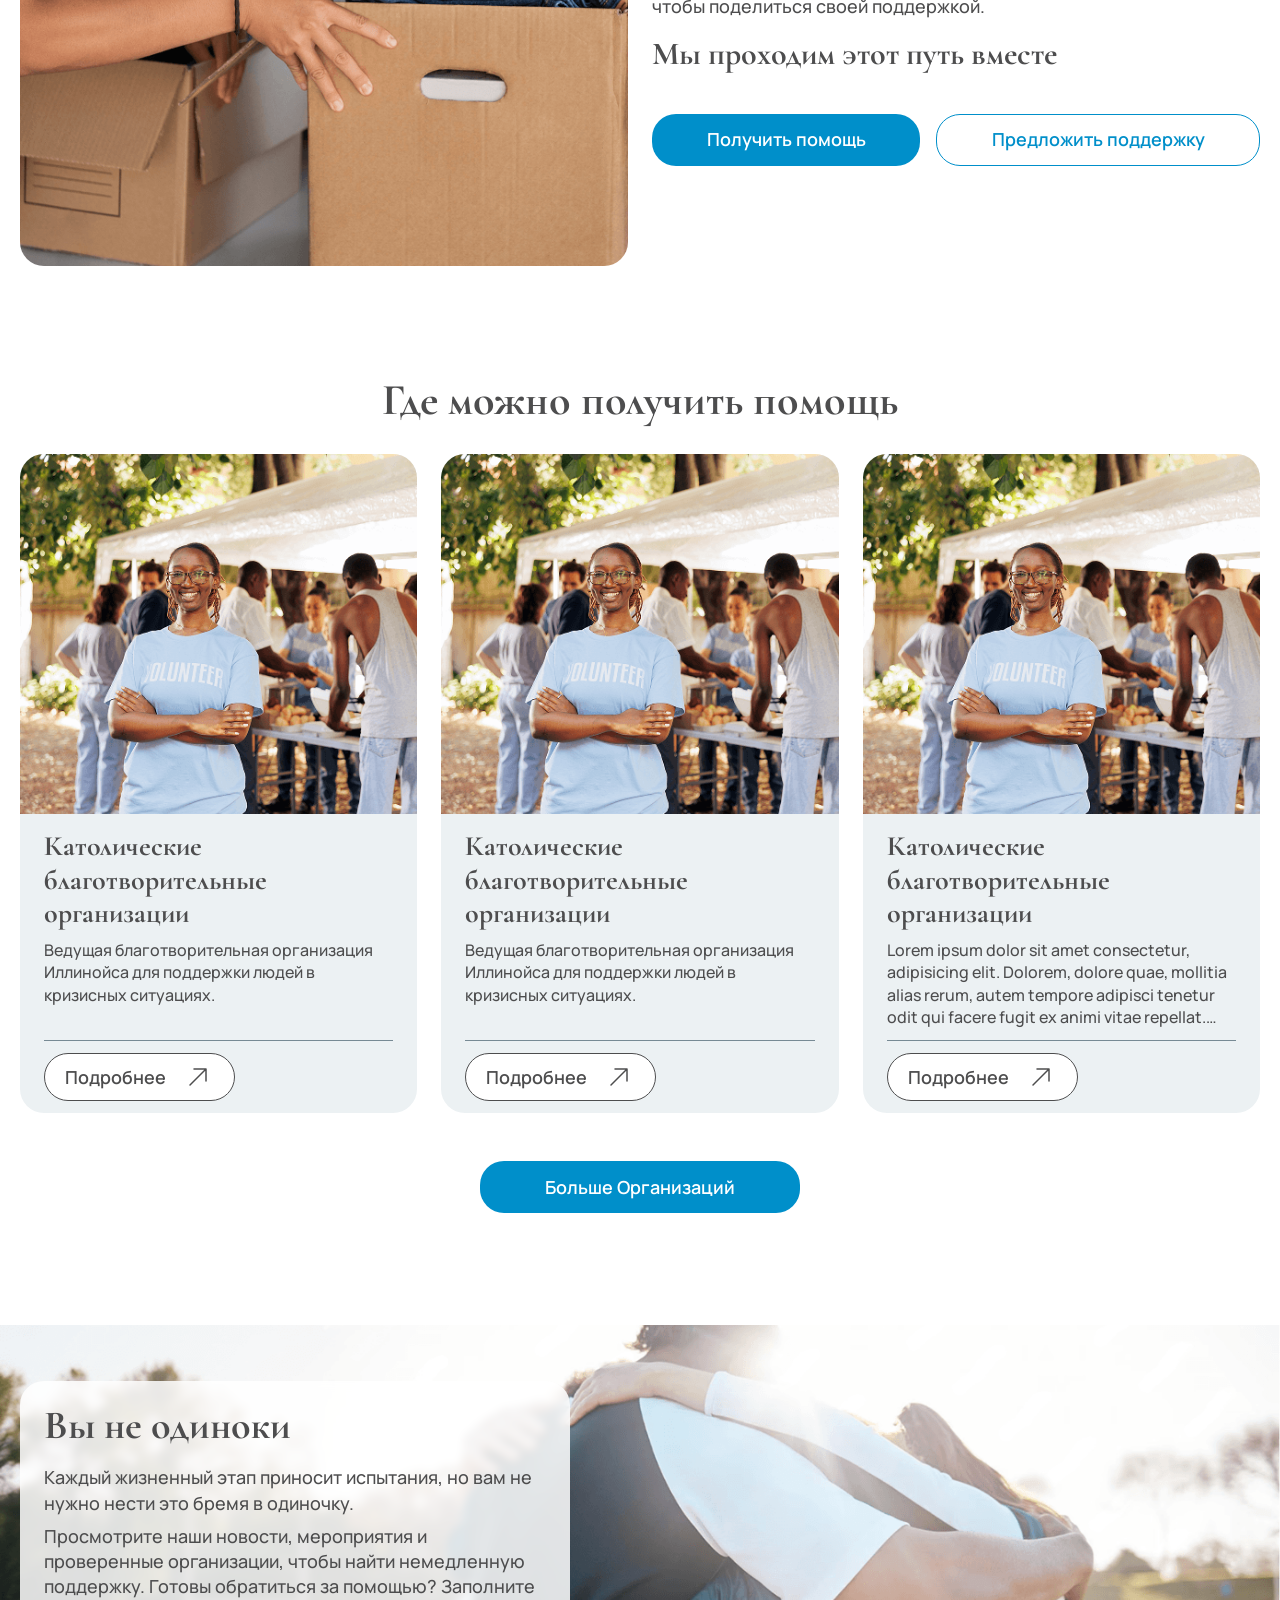
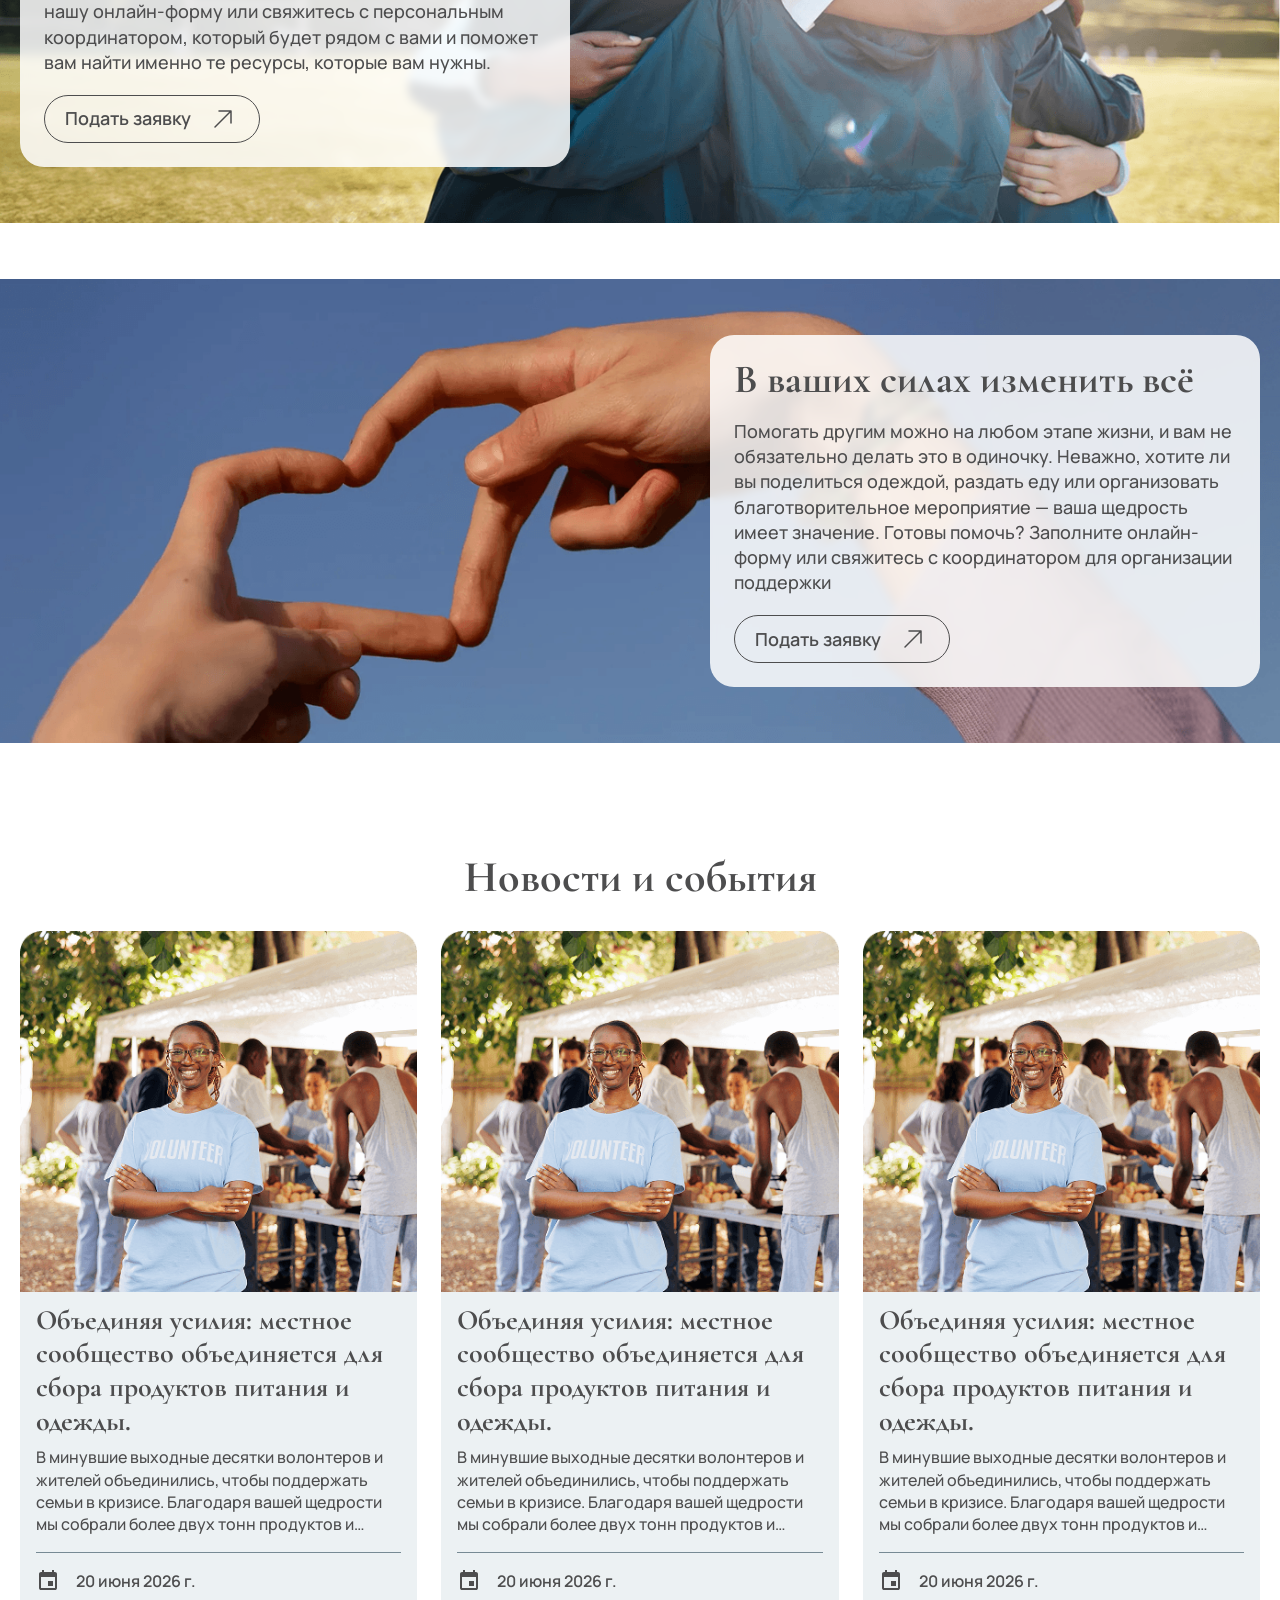
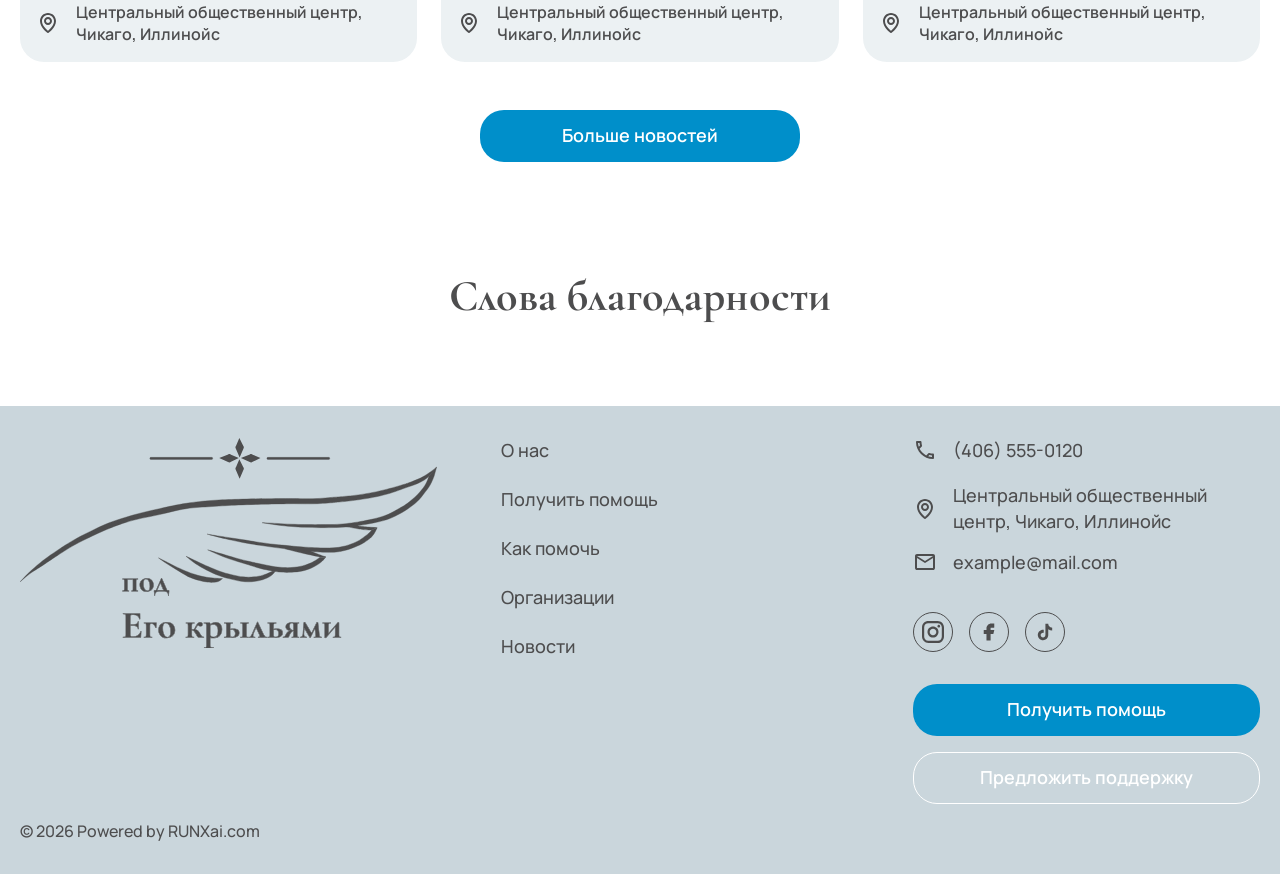
==== commit 6f79be08: "update" ====
--- a/index.html
+++ b/index.html
@@ -130,8 +130,10 @@
         <div class="container info___container">
             <div class="info__content ">
                 <h2 class="h2 section-title">Вы не одиноки</h2>
-                <p>Каждый жизненный этап приносит испытания, но вам не нужно нести это бремя в одиночку.</p>
-                <p>Просмотрите наши новости, мероприятия и проверенные организации, чтобы найти немедленную поддержку. Готовы обратиться за помощью? Заполните нашу онлайн-форму или свяжитесь с персональным координатором, который будет рядом с вами и поможет вам найти именно те ресурсы, которые вам нужны.</p>
+                <div class="info__content-text">
+                    <p>Каждый жизненный этап приносит испытания, но вам не нужно нести это бремя в одиночку.</p>
+                    <p>Просмотрите наши новости, мероприятия и проверенные организации, чтобы найти немедленную поддержку. Готовы обратиться за помощью? Заполните нашу онлайн-форму или свяжитесь с персональным координатором, который будет рядом с вами и поможет вам найти именно те ресурсы, которые вам нужны.</p>
+                </div>
                 <a href="#" class="btn btn--white">Подать заявку</a>
             </div>
         </div>
--- a/styles/styles.css
+++ b/styles/styles.css
@@ -1161,7 +1161,7 @@
 
     .info__content {
         display: grid;
-        gap: 24px;
+        gap: 20px;
         justify-items: start;
         width: 100%;
         max-width: 550px;
@@ -1179,11 +1179,24 @@
             max-width: 100%;
             gap: 8px;
         }
+
+        .info__content-text {
+            display: grid;
+            gap: 8px;
+        }
     }
 
     .section-title {
         text-align: left;
-        font-size: 42px;
+        font-size: 40px;
+
+        @media(max-width: 1024px) {
+            font-size: 36px;
+        }
+
+        @media(max-width: 768px) {
+            font-size: 28px;
+        }
     }
 
     p {
@@ -1199,7 +1212,6 @@
 
     .btn {
         background-color: transparent;
-        margin-top: 16px;
 
         @media(max-width: 576px) {
             width: 100%;
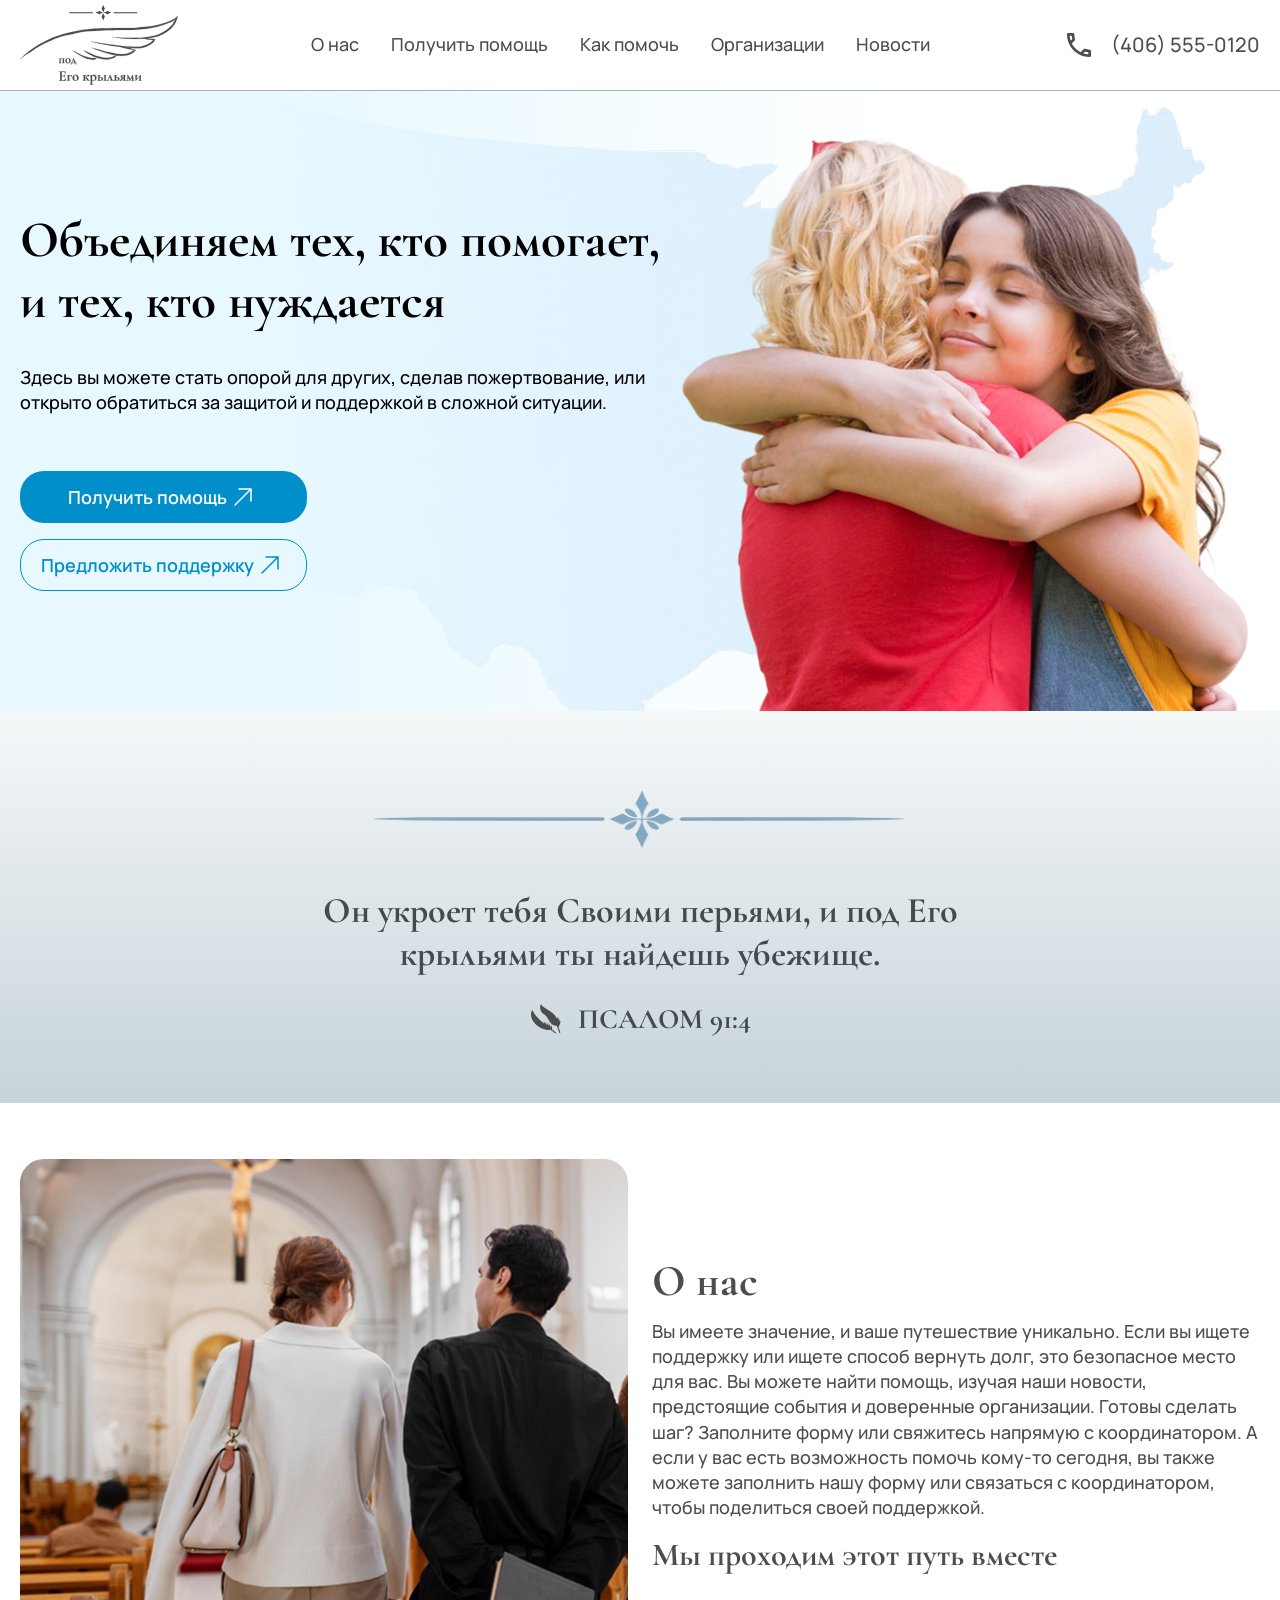
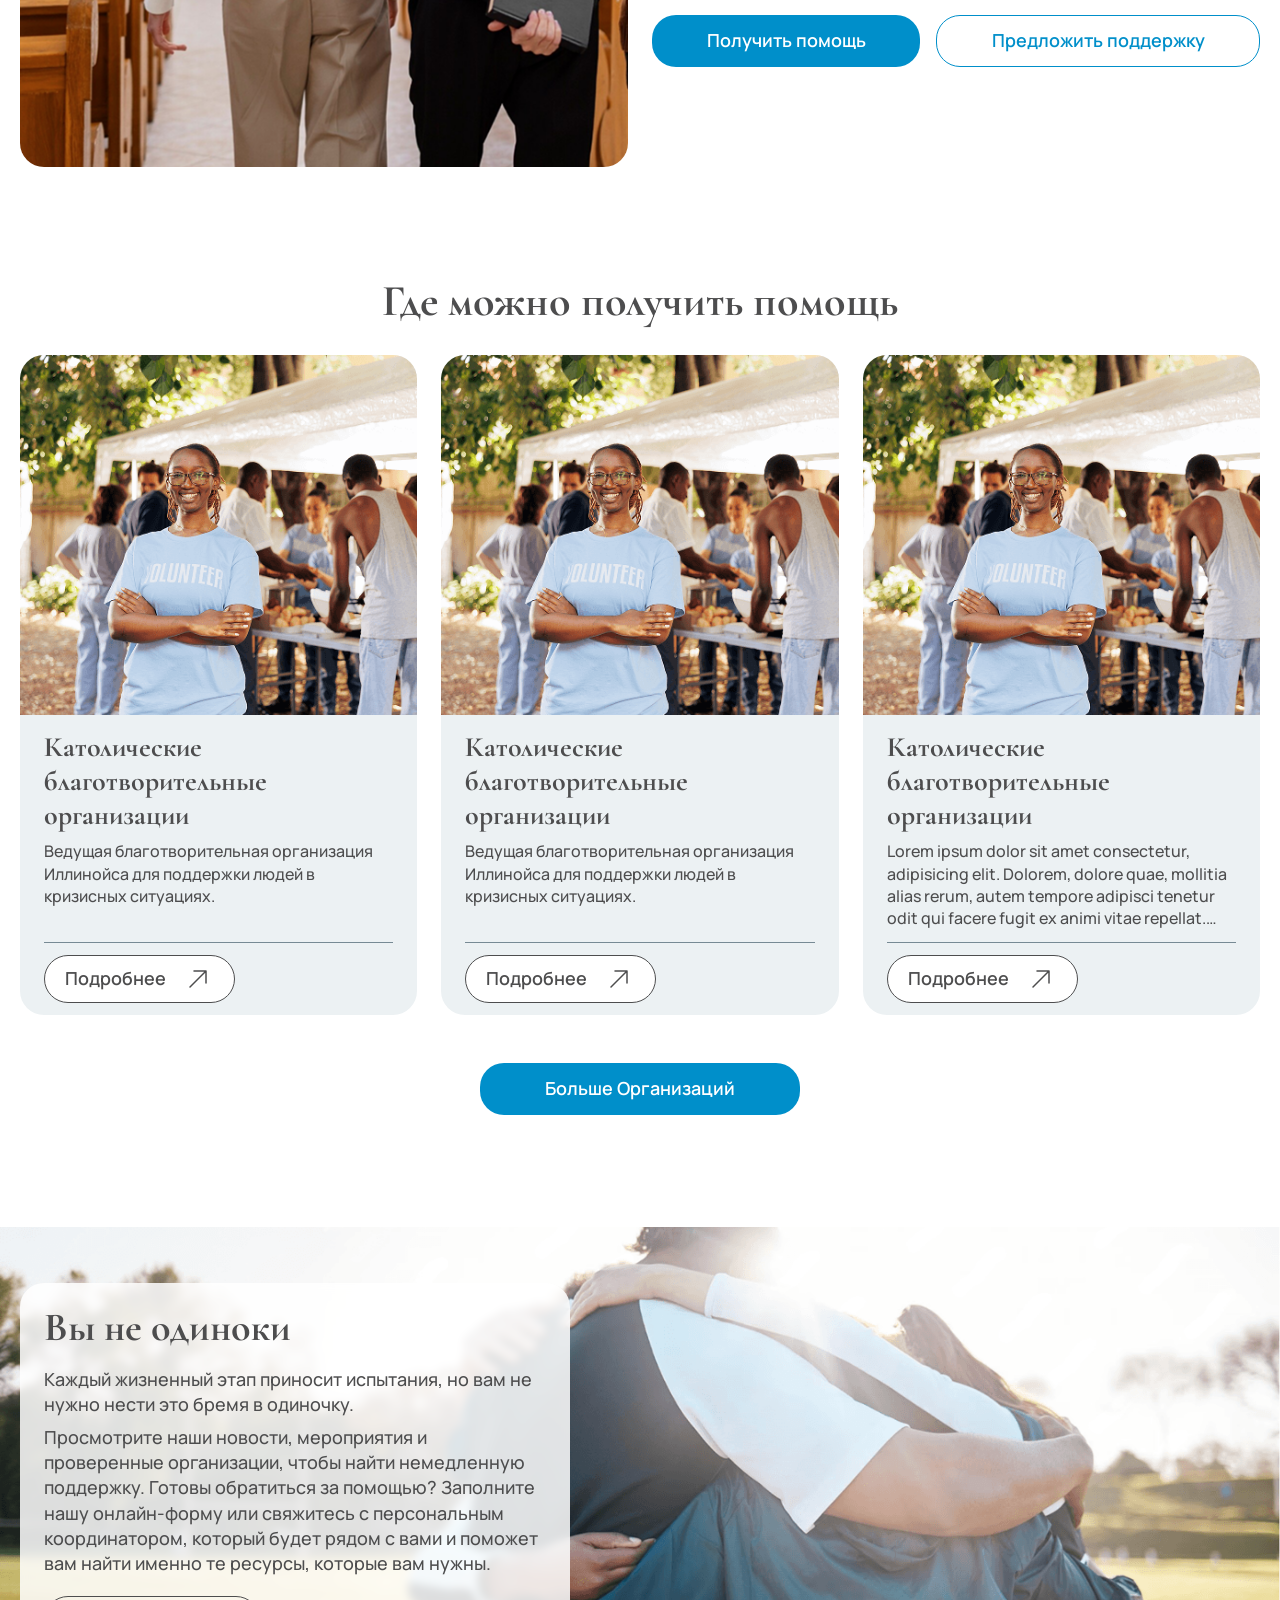
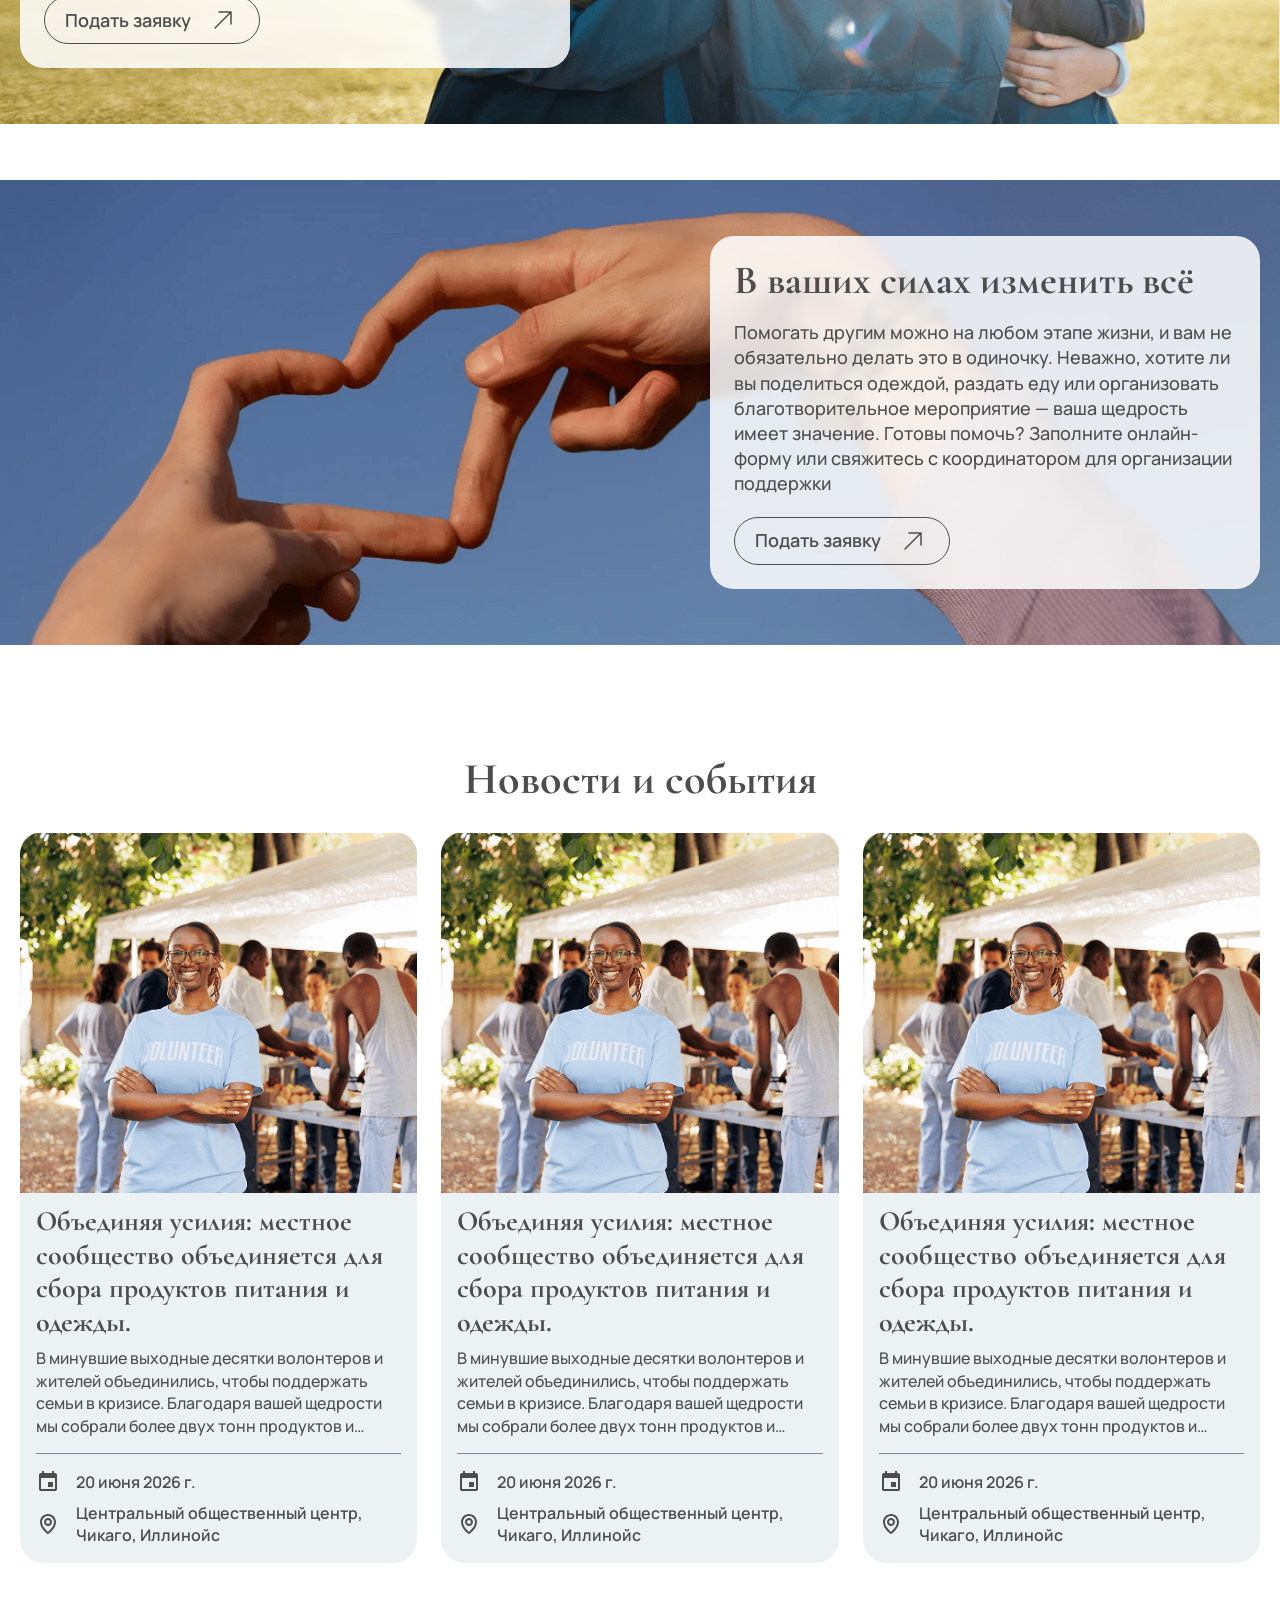
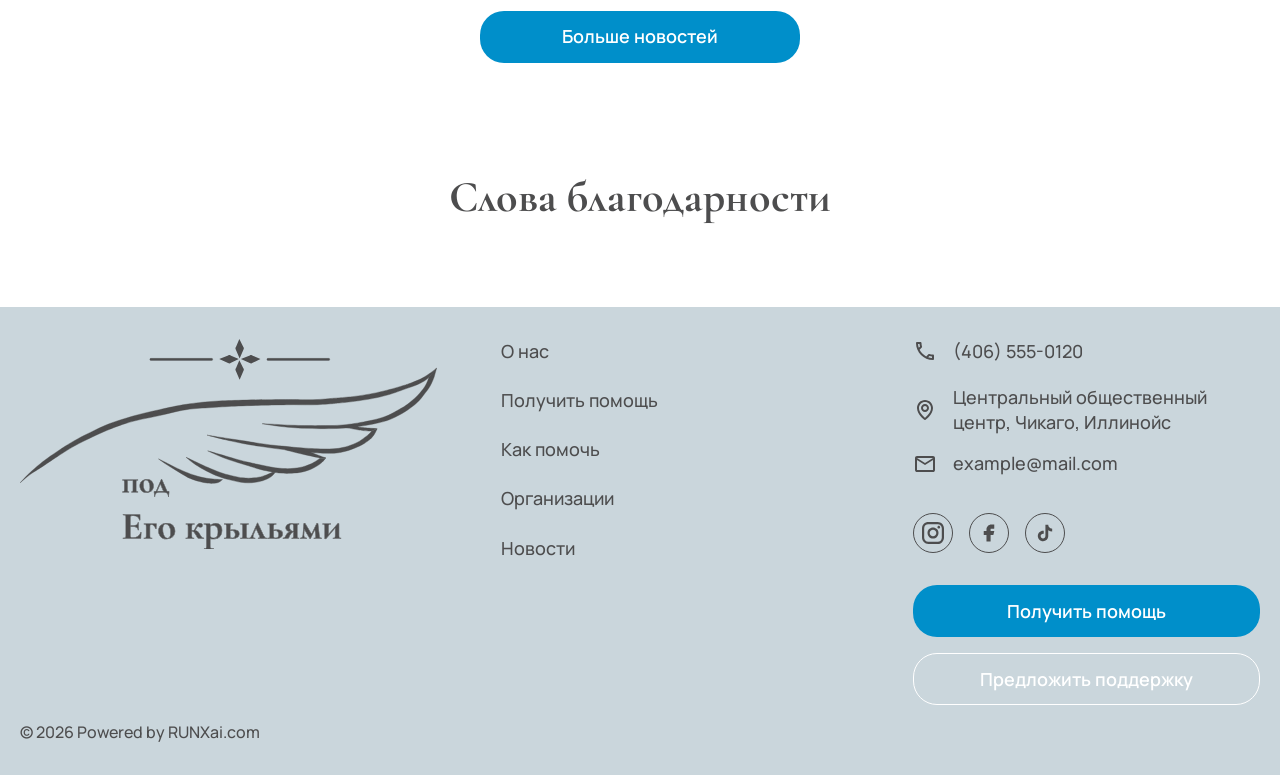
==== commit 8ce95ef2: "hero section" ====
--- a/index.html
+++ b/index.html
@@ -47,7 +47,18 @@
     </header>
 
     <section class="section hero">
-        <img src="images/main-hero.png" alt="">
+        <div class="container hero__container">
+            <div class="hero__content">
+                <h1 class="hero__title">Объединяем тех, кто помогает, и тех, кто нуждается</h1>
+                <p>Здесь вы можете стать опорой для других, сделав пожертвование, или открыто обратиться за защитой 
+и поддержкой в сложной ситуации.</p>
+                <div class="hero__buttons">
+                    <a href="#" class="btn btn-icon btn--blue">Получить помощь</a>
+                    <a href="#" class="btn btn-icon btn--blue-bordered">Предложить поддержку</a>
+                </div>
+                <img src="/images/hero-img.png" alt="" class="hero__img">
+            </div>
+        </div>
     </section>
 
     <section class="section quotes">
@@ -60,7 +71,7 @@
     <section class="section about-us" id="about-us">
         <div class="container about-us__container">
             <div class="about-us__image">
-                <img src="images/about.png" alt="">
+                <img src="images/about2.png" alt="">
             </div>
             <div class="about-us__content">
                 <h2 class="h2 section-title">О нас</h2>
--- a/styles/styles.css
+++ b/styles/styles.css
@@ -119,6 +119,22 @@
 
     @media(max-width: 768px) {
         height: 48px;
+    }
+
+    &.btn-icon::after {
+        content: '';
+        width: 32px;
+        height: 32px;
+        mask-image: url('../images/arrow-up.svg');
+        mask-repeat: no-repeat;
+        mask-position: center;
+        mask-size: contain;
+        background-color: currentColor;
+
+        @media(max-width: 768px) {
+            width: 24px;
+            height: 24px;
+        }
     }
 
     &.btn--blue {
@@ -681,18 +697,120 @@
 }
 
 .hero {
-
-    img {
+    background-image: linear-gradient(270.4deg, rgba(255, 255, 255, 0) 30%, #e7f8ff 80%), url('../images/hero-bg.png');
+    background-repeat: no-repeat;
+    background-position: center;
+    overflow: hidden;
+
+    .hero__content {
+        width: 54%;
+        padding-block: 180px;
+        display: flex;
+        flex-direction: column;
+        align-items: flex-start;
+        justify-content: center;
+        position: relative;
+
+        @media(width < 1440px) {
+            padding-block: 120px;
+        }
+
+        @media(width < 1024px) {
+            padding-block: 56px;
+            width: 50%;
+        }
+
+        @media(width < 768px) {
+            padding-block: 36px;
+        }
+
+        @media(width < 600px) {
+            width: 100%;
+            padding-bottom: 0;
+        }
+
+    }
+
+    .hero__img {
         display: block;
         width: 100%;
-        height: 100dvh;
-        object-fit: cover;
-        object-position: center 35%;
-
-        @media(max-width: 1400px) {
-            height: auto;
-            object-position: center;
-            aspect-ratio: 16 / 9;
+        max-width: 660px;
+        position: absolute;
+        left: 96%;
+        bottom: 0;
+        object-fit: contain;
+        pointer-events: none;
+
+        @media(width < 1024px) {
+            left: 100%;
+            width: 120%;
+            max-width: 500px;
+        }
+        
+        @media(width < 768px) {
+            width: 130%;
+        }
+
+        @media(width < 600px) {
+            margin-top: 24px;
+            position: static;
+            width: 100%;
+            align-self: center;
+        }
+    }
+
+    .hero__title {
+        font-family: var(--second-family);
+        font-weight: 700;
+        font-size: clamp(36px, 4vw,56px);
+        line-height: 1.2;
+        color: #000;
+        margin-bottom: 32px;
+
+        @media(width < 1024px) {
+            margin-bottom: 24px;
+        }
+
+        @media(width < 768px) {
+            margin-bottom: 20px;
+        }
+    }
+
+    p {
+        font-family: var(--font-family);
+        font-weight: 500;
+        font-size: 18px;
+        line-height: 1.4;
+        color: #000;
+
+        @media(width < 1024px) {
+            font-size: 16px;    
+        }
+    }
+
+    .hero__buttons {
+        margin-top: 56px;
+        display: flex;
+        flex-direction: column;
+        align-items: flex-start;
+        justify-content: flex-start;
+        gap: 16px;
+
+        @media(width < 1024px) {
+            margin-top: 32px;
+            gap: 8px;
+        }
+
+        @media(width < 768px) {
+            margin-top: 24px;
+        }
+
+        @media(width < 600px) {
+            width: 100%;
+        }
+
+        .btn {
+            width: 100%;
         }
     }
 
@@ -1854,6 +1972,7 @@
     img {
         display: block;
         width: 100%;
+        border-radius: 24px;
     }
 }
 
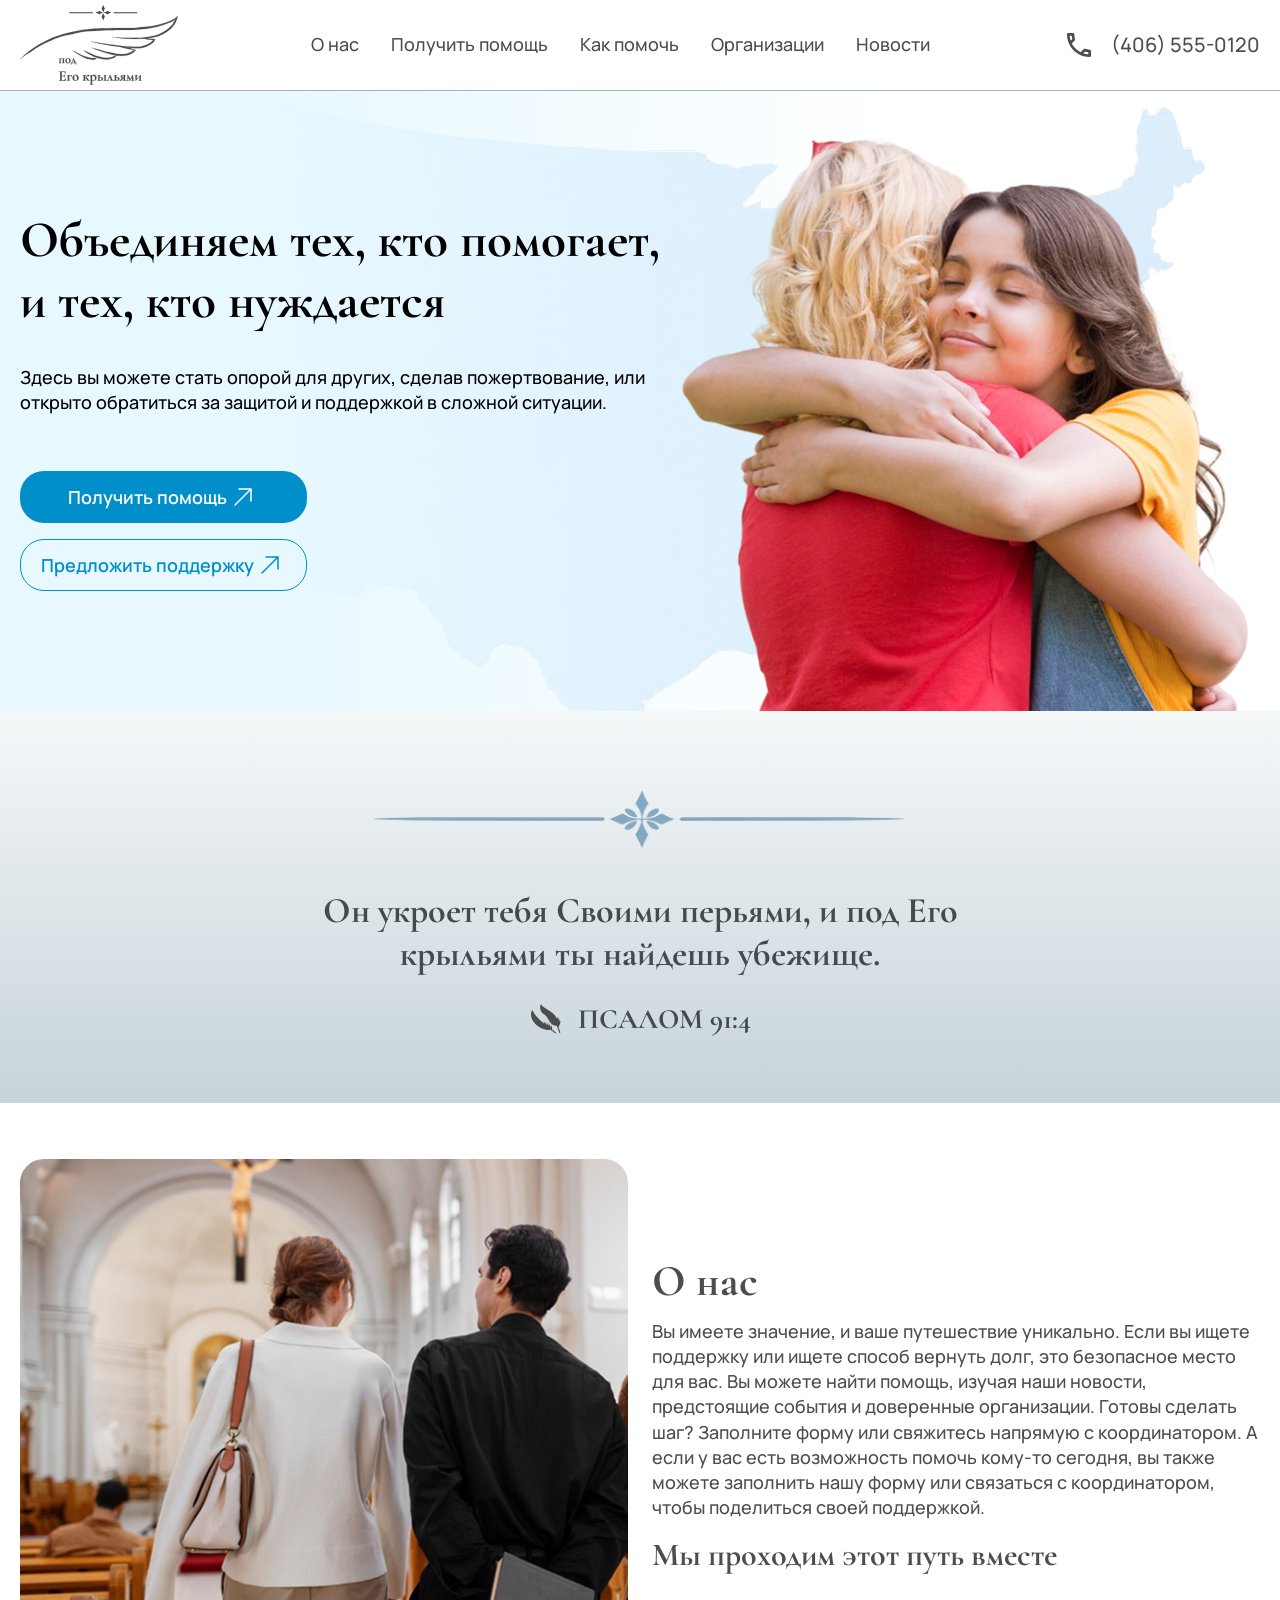
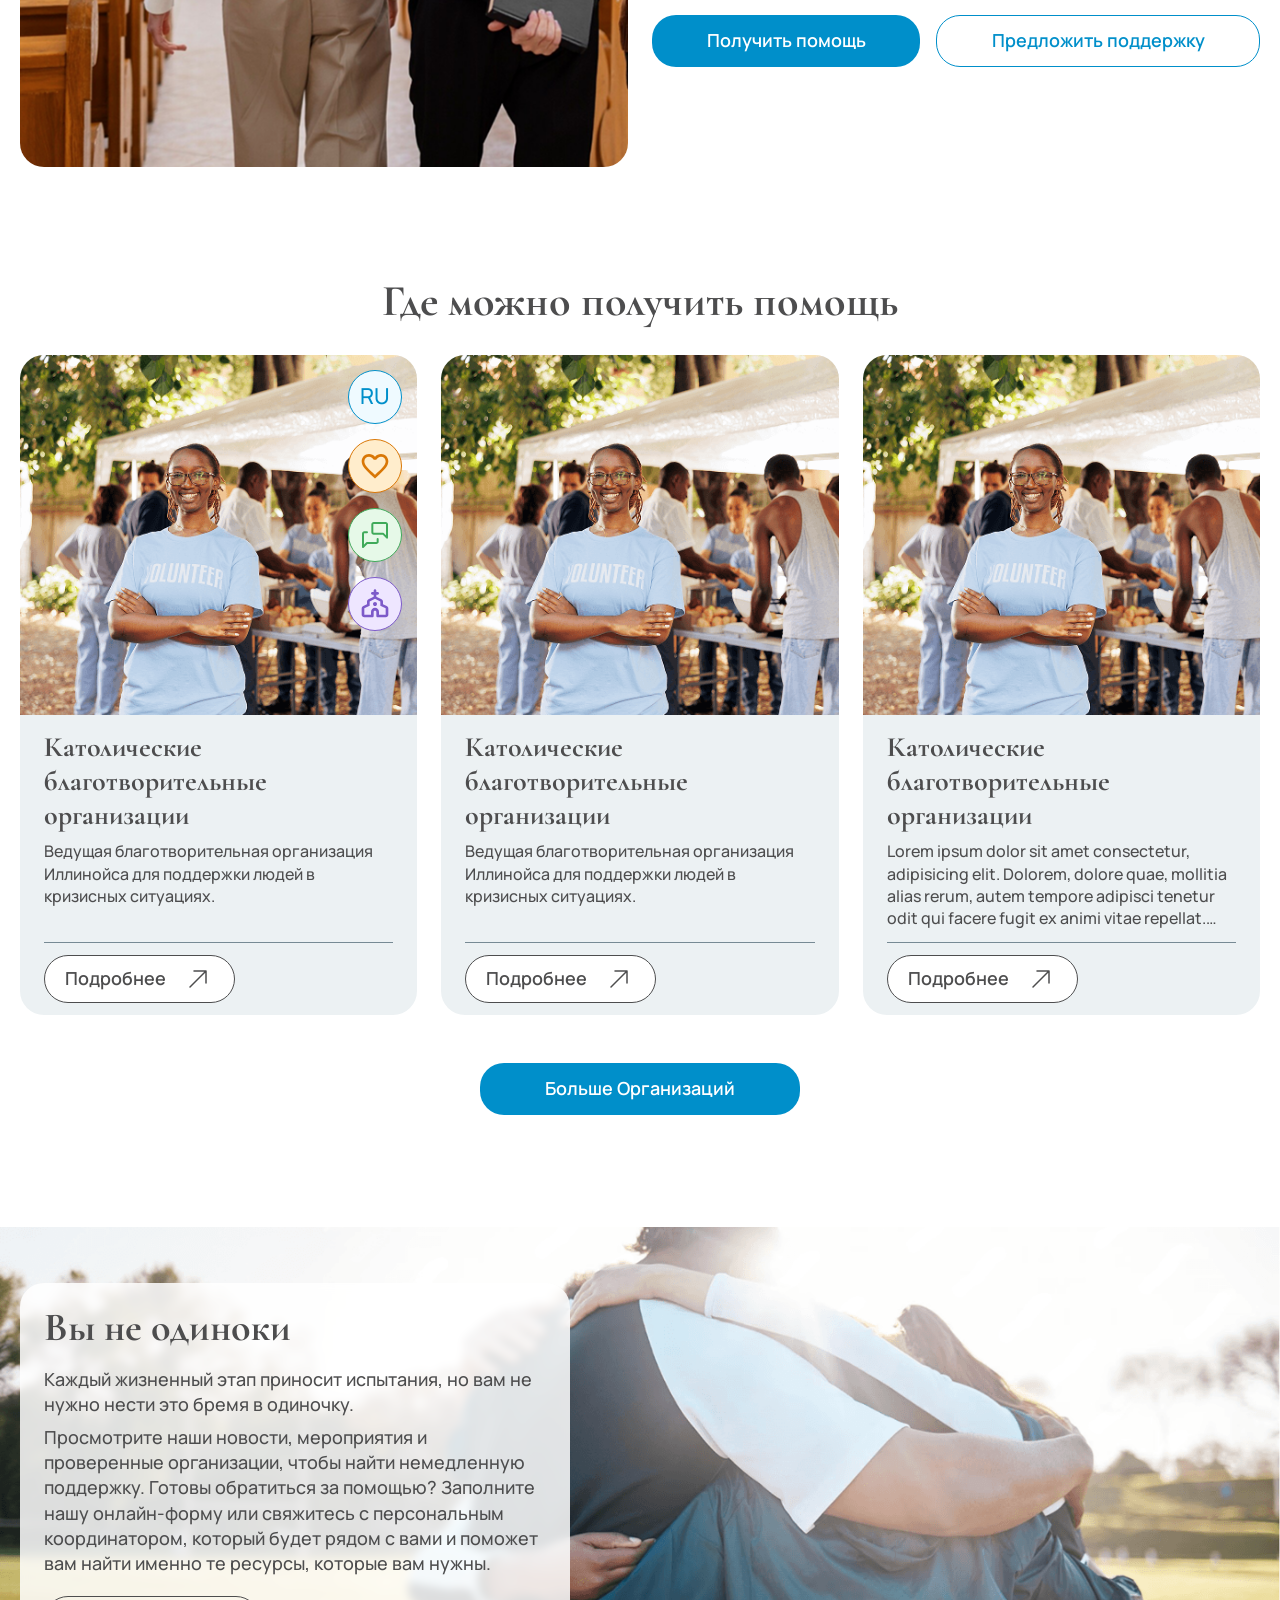
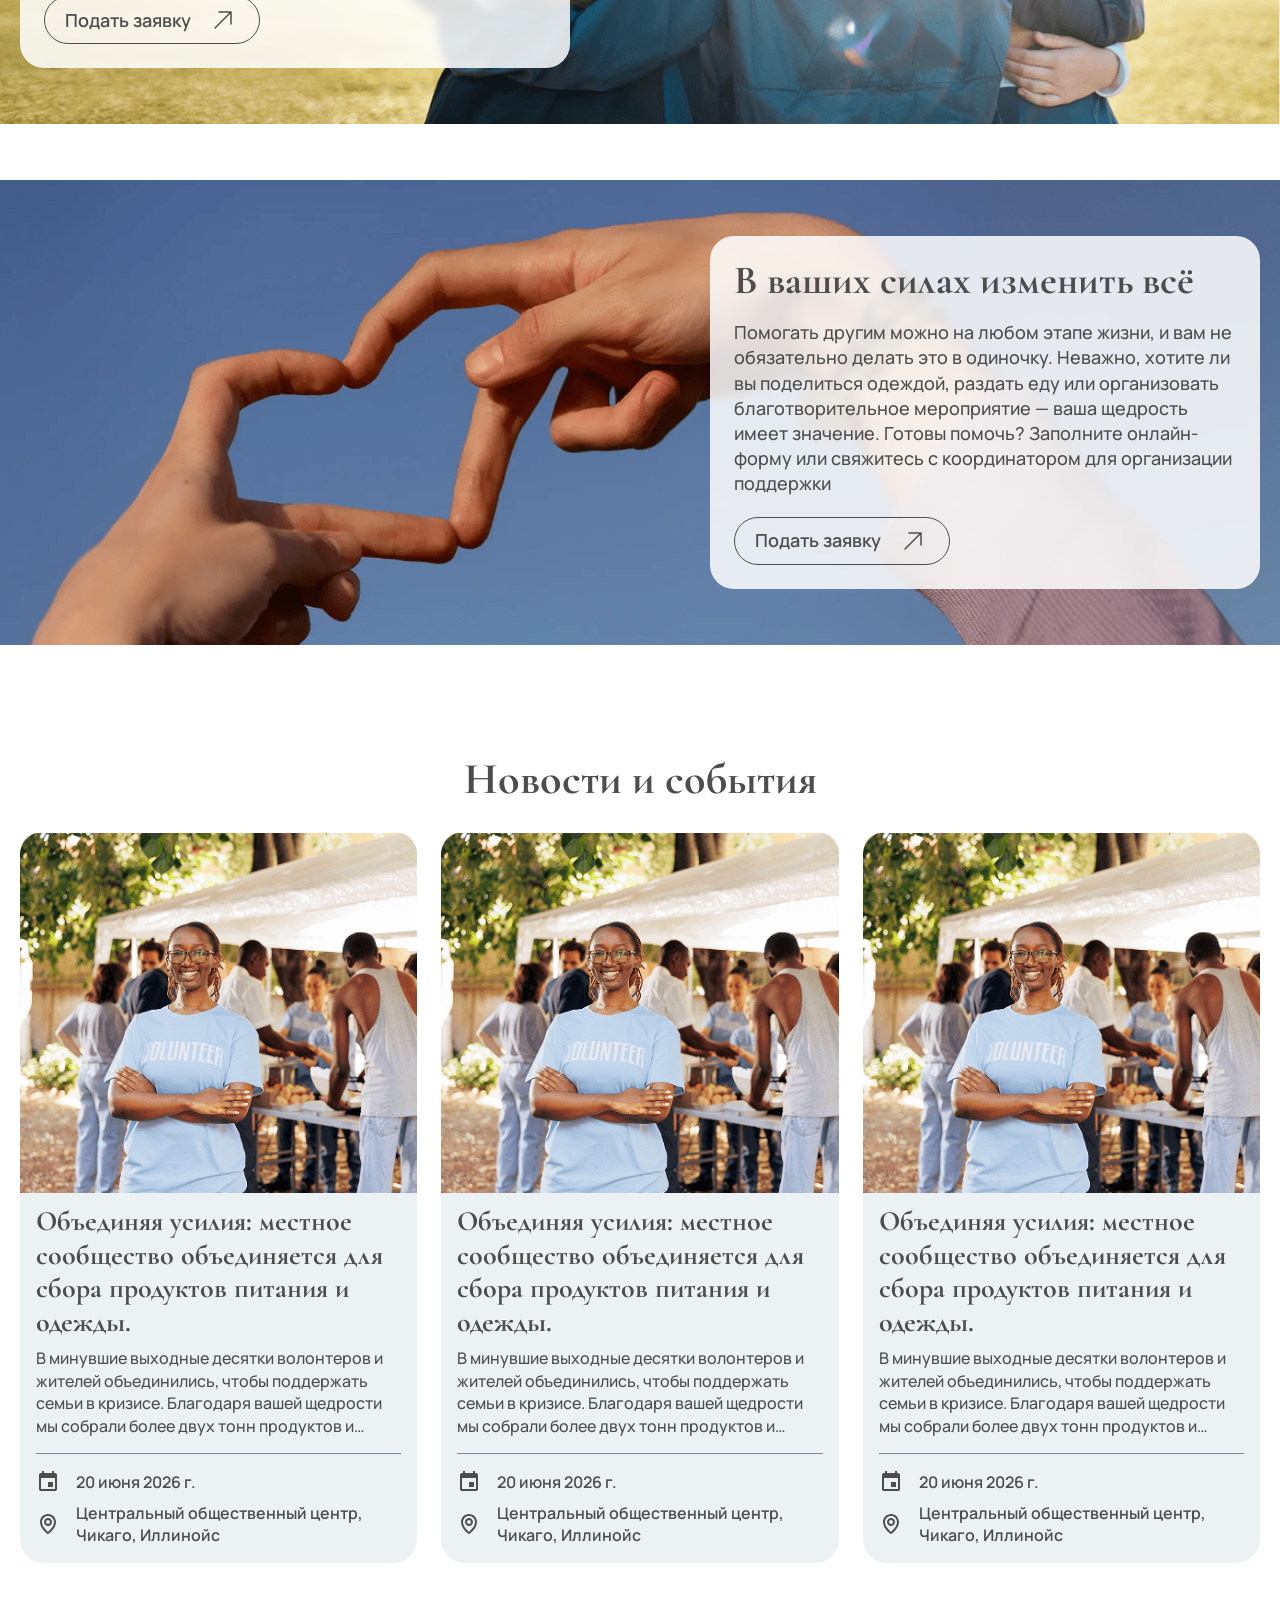
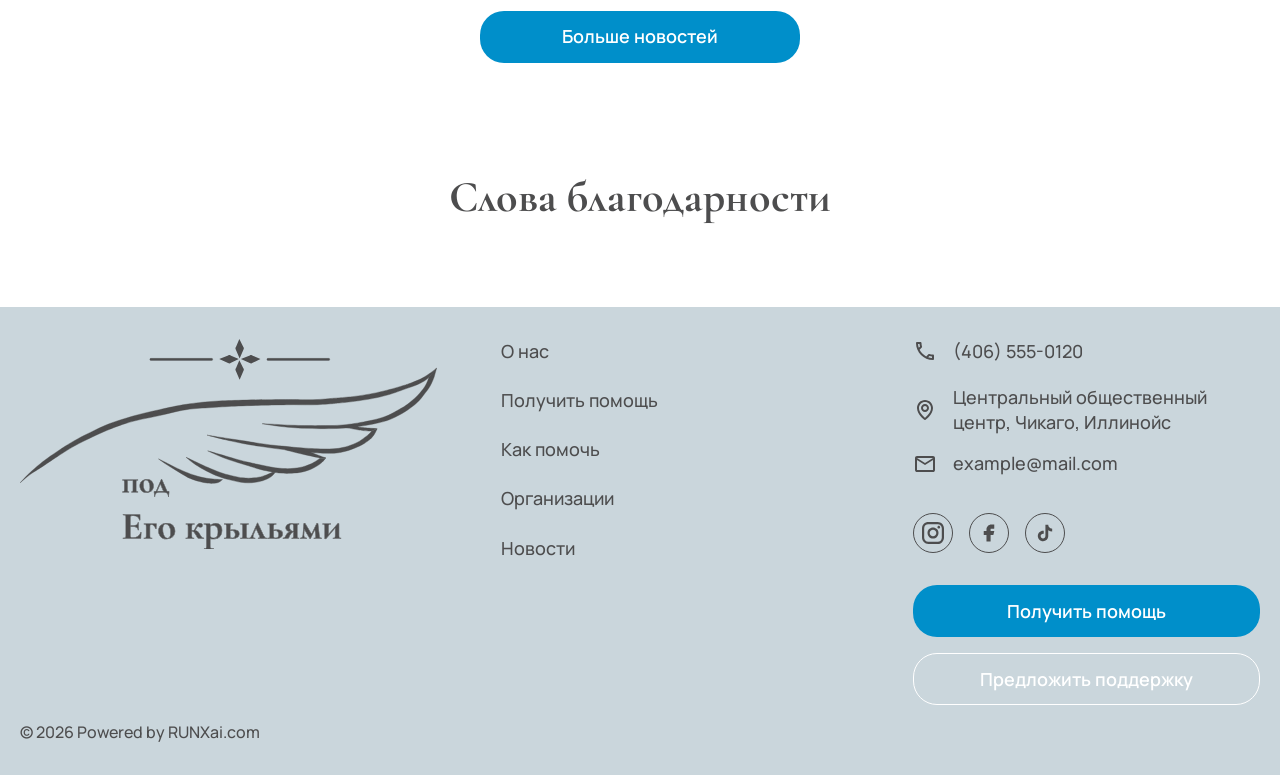
==== commit 5a6a7544: "organization card icon" ====
--- a/index.html
+++ b/index.html
@@ -95,6 +95,12 @@
                     <div class="swiper-slide organization__card">
                         <a href="#">
                             <img src="images/news1.png" alt="">
+                            <ul class="organization__card-tags">
+                                <li><span class="organization__card-icon">RU</span></li>
+                                <li><span class="organization__card-icon" style="border-color: var(--orange-100); background-color: var(--orange-30);"><img src="/images/heart-outline.svg" alt=""></span></li>
+                                <li><span class="organization__card-icon" style="border-color: #3faa5a; background-color: var(--green-5);"><img src="/images/messages.svg" alt=""></span></li>
+                                <li><span class="organization__card-icon" style="border-color: var(--violet-100); background-color: var(--violet-30);"><img src="/images/church-outline.svg" alt=""></span></li>
+                            </ul>
                         </a>
                         <div class="organization__card-detail">
                             <h3 class="organization__card-title">Католические благотворительные организации</h3>
--- a/styles/styles.css
+++ b/styles/styles.css
@@ -12,8 +12,15 @@
 	--primary-15: #cad6dc;
 	--green-10: #eff7e3;
 	--green-80: #52c61b;
-	--orange-80: #f1a60a;
-	--orange-10: #fdf5e1;
+	--primary-1: #f7feff;
+	--green-1: #f6fff7;
+	--green-5: #e6f9e8;
+	--violet-100: #7c5ac9;
+	--violet-30: #eee6ff;
+	--violet-10: #f5f0ff;
+	--orange-100: #d97706;
+	--orange-30: #ffedcc;
+	--orange-10: #fff7e8;
 
     --container: 20px;
 
@@ -901,6 +908,10 @@
             }
         }
 
+        a {
+            position: relative;
+        }
+
         .organization__card-button {
             padding: 0 24px 12px;
             margin-top: auto;
@@ -914,6 +925,59 @@
                 display: block;
                 border-top: 1px solid var(--gray-60);
                 margin-bottom: 12px;
+            }
+        }
+
+        .organization__card-tags {
+            display: flex;
+            flex-direction: column;
+            align-items: flex-start;
+            justify-content: flex-start;
+            gap: 15px;
+            padding: 0;
+            margin: 0;
+            list-style: none;
+            position: absolute;
+            top: 15px;
+            right: 15px;
+
+            @media(width < 1200px) {
+                gap: 10px;
+            }
+        }
+
+        .organization__card-icon {
+            display: flex;
+            align-items: center;
+            justify-content: center;
+            width: 54px;
+            height: 54px;
+            border-radius: 50%;
+            background-color: #effaff;
+            font-family: var(--font-family);
+            font-weight: 500;
+            font-size: 22px;
+            text-align: center;
+            color: var(--primary-100);
+            padding: 10px;
+            border: 1px solid var(--primary-100);
+
+            @media(width < 1240px) {
+                width: 44px;
+                height: 44px;
+                font-size: 18px;
+            }
+
+            img {
+                display: block;
+                width: 32px;
+                height: 32px;
+
+                @media(width < 1240px) {
+                    width: 24px;
+                    height: 24px;
+                }    
+
             }
         }
     }
